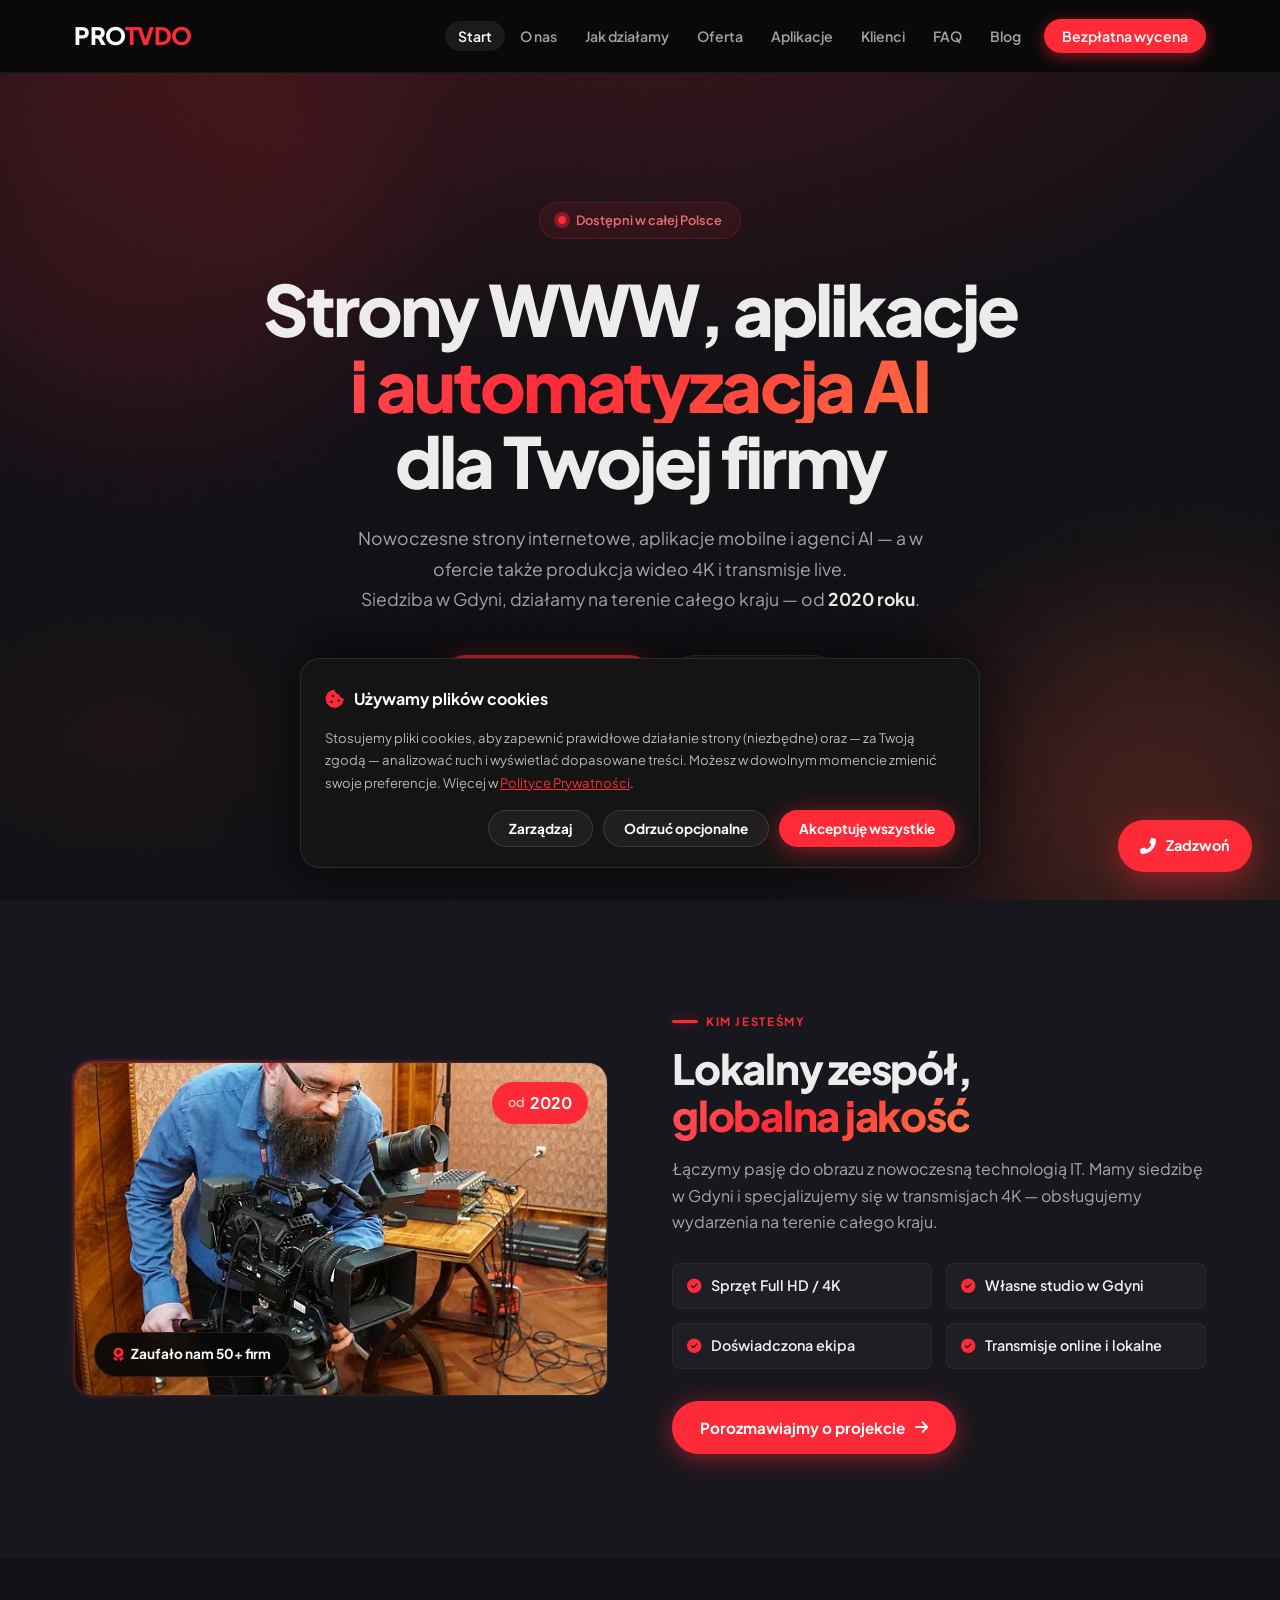
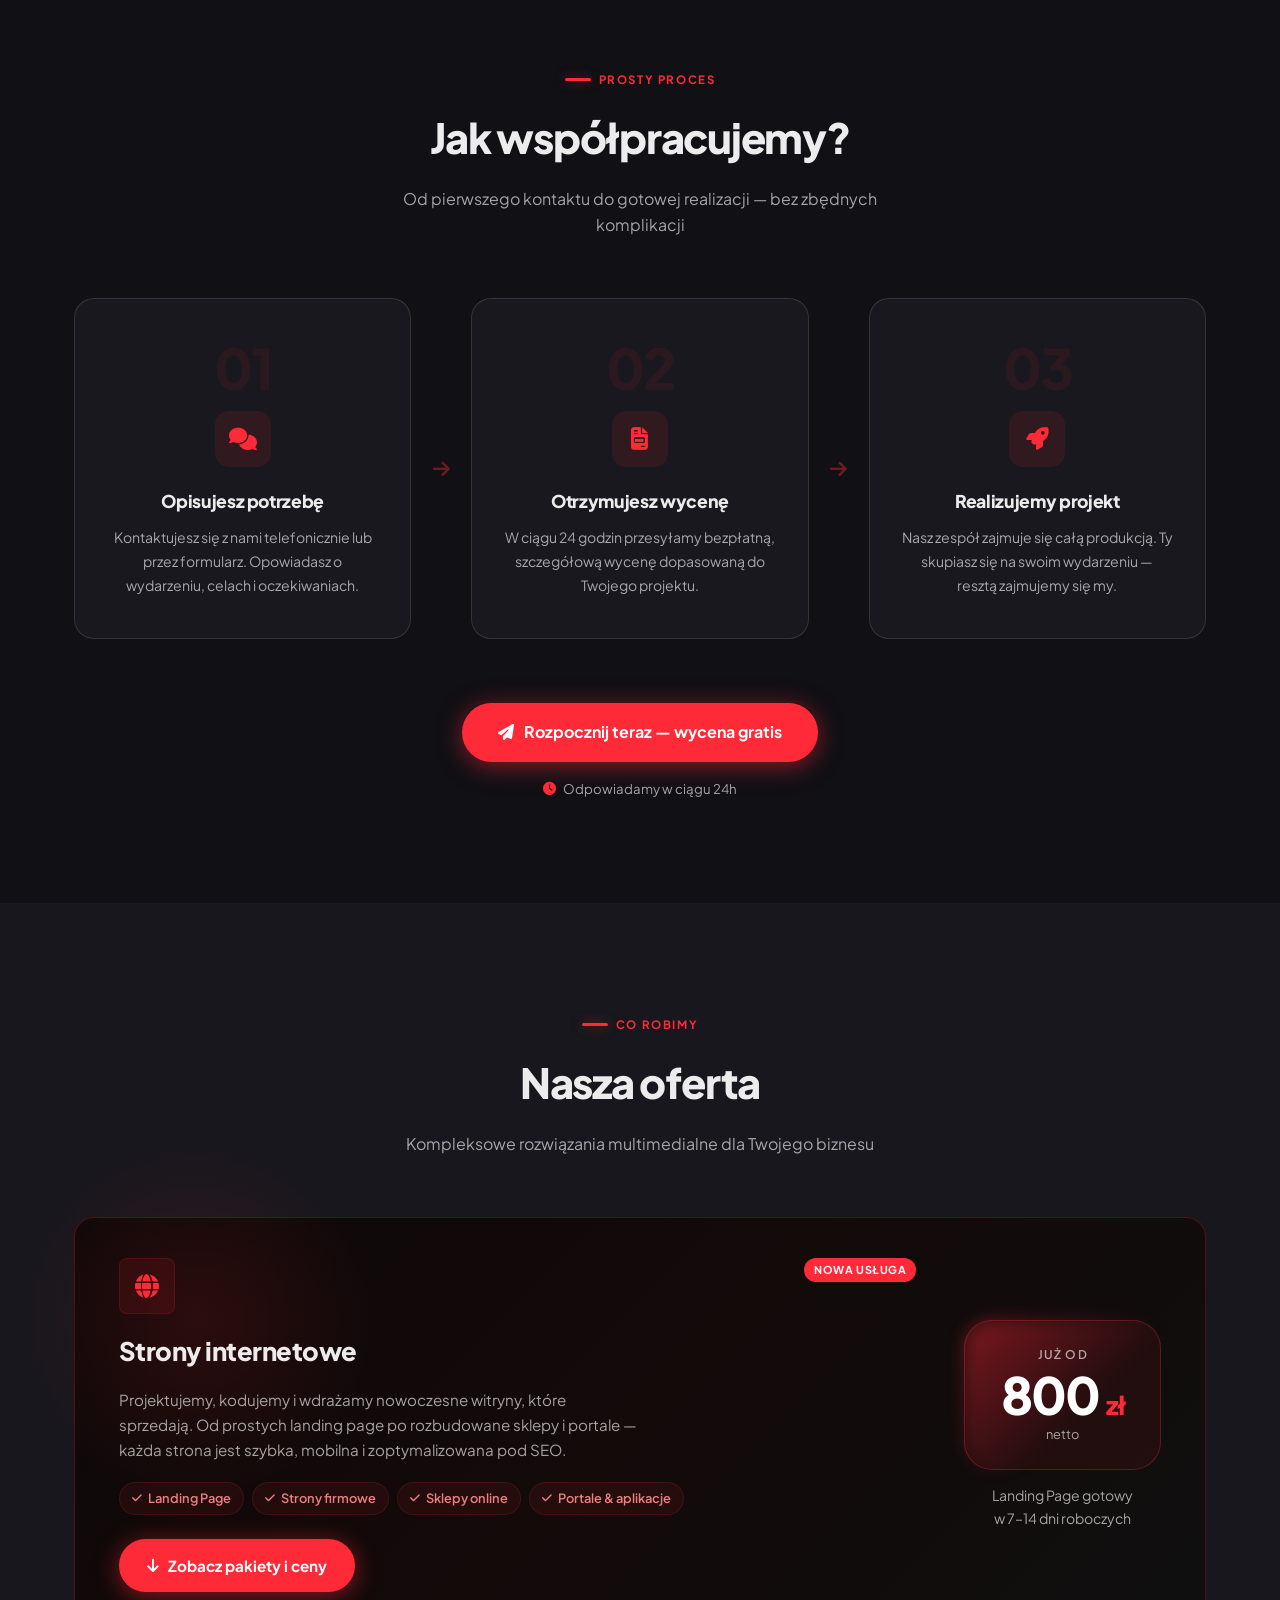
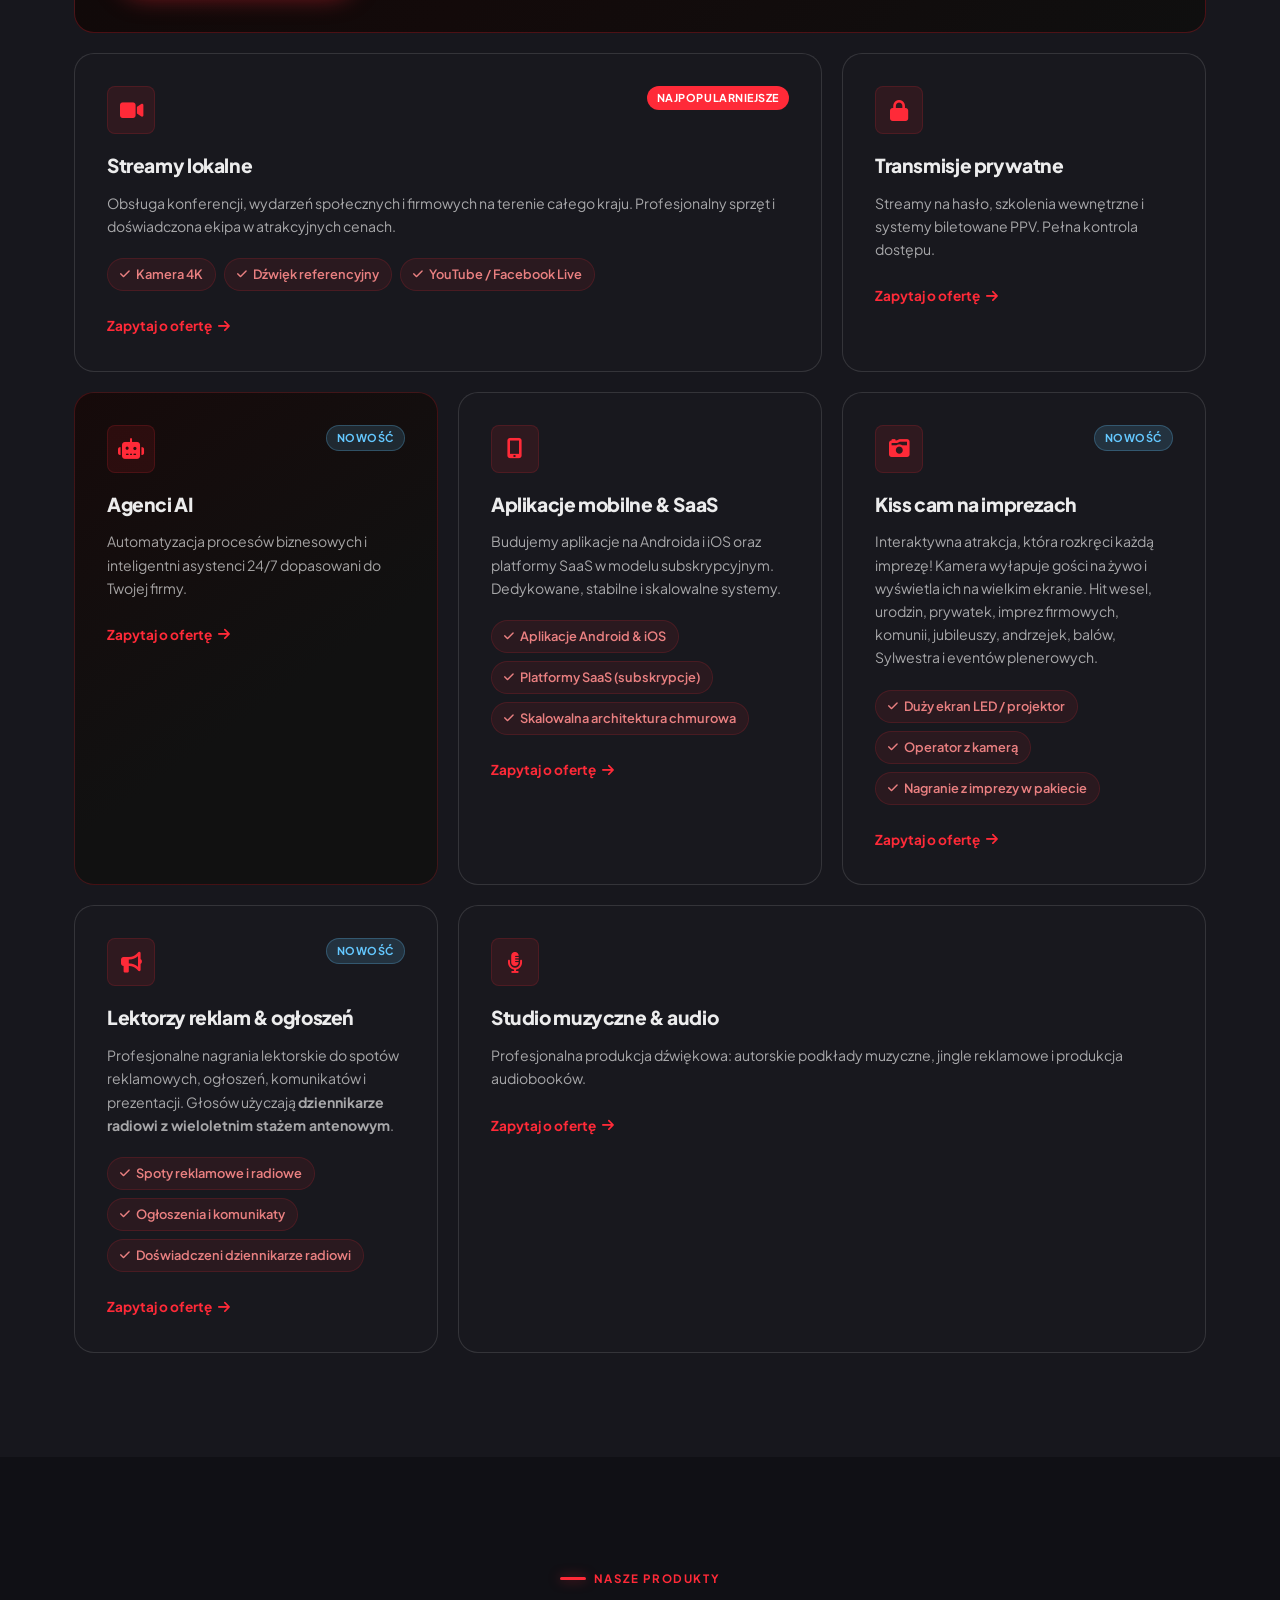
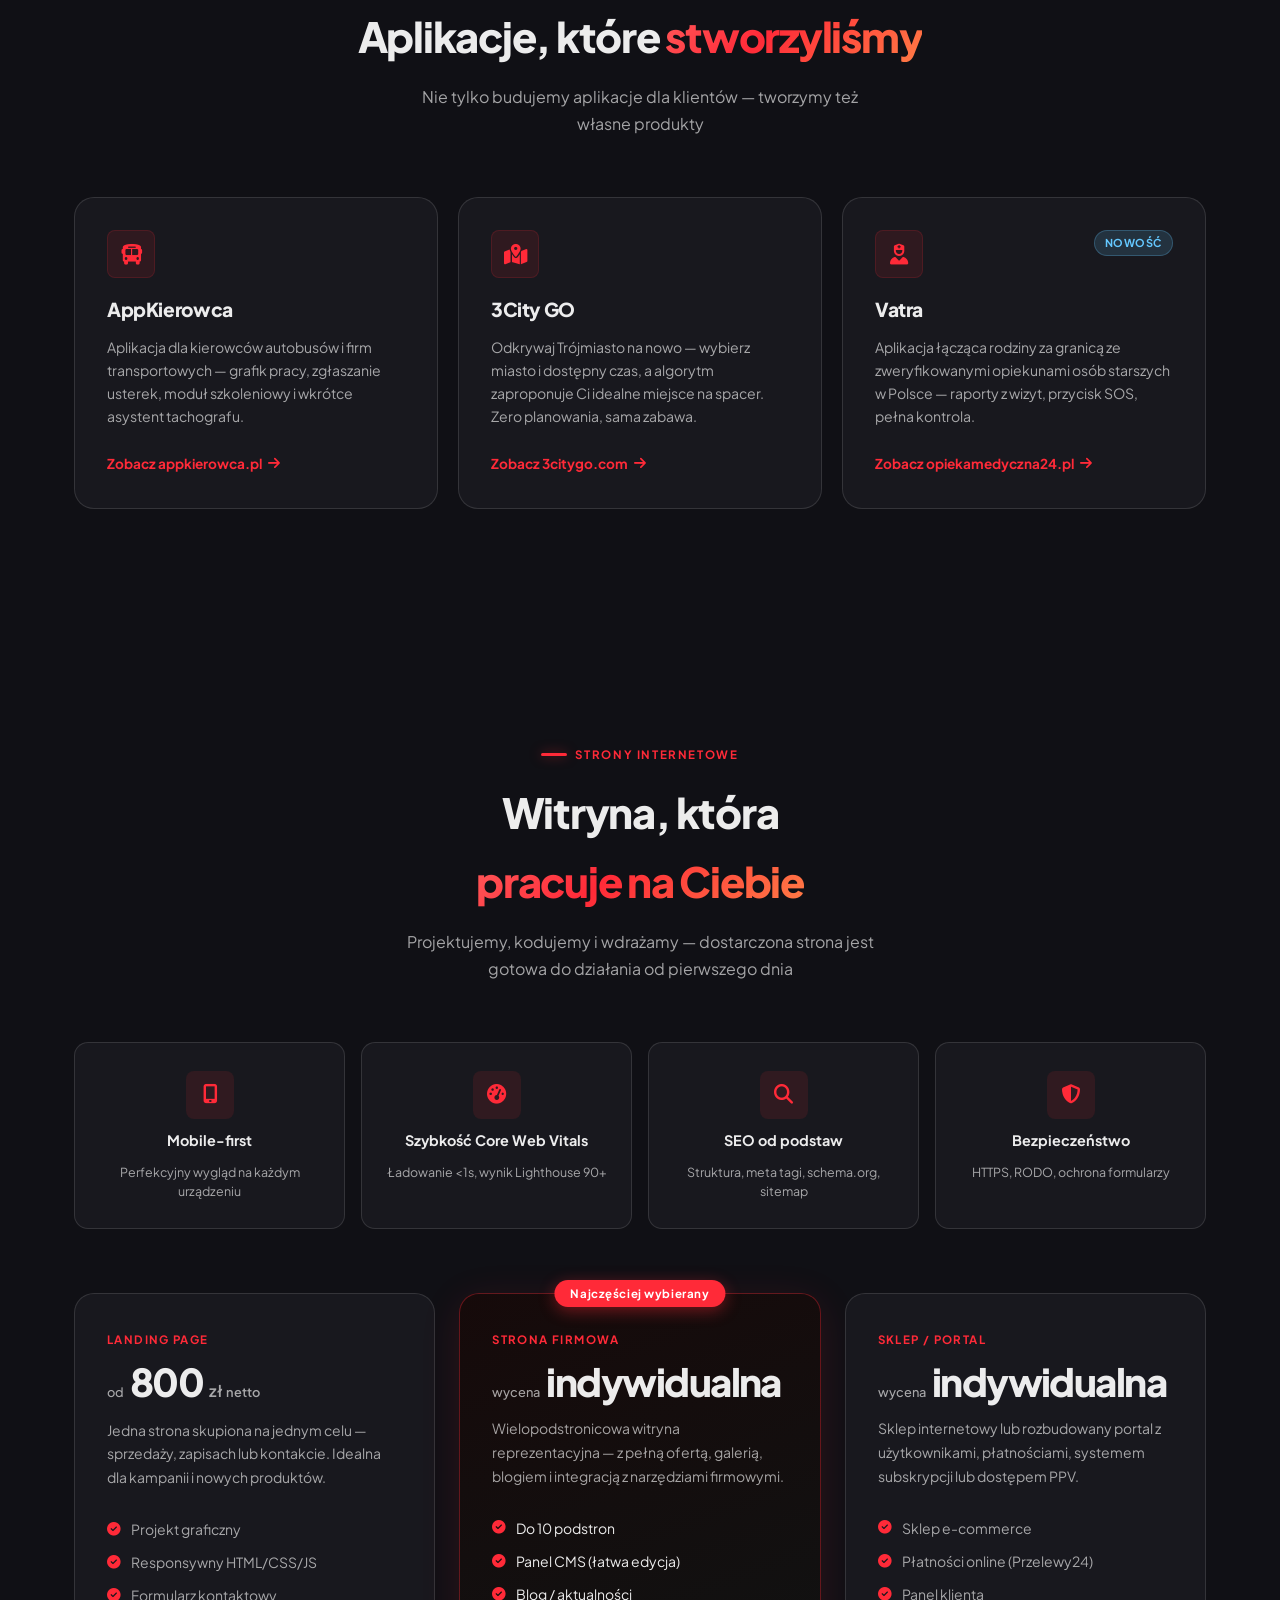
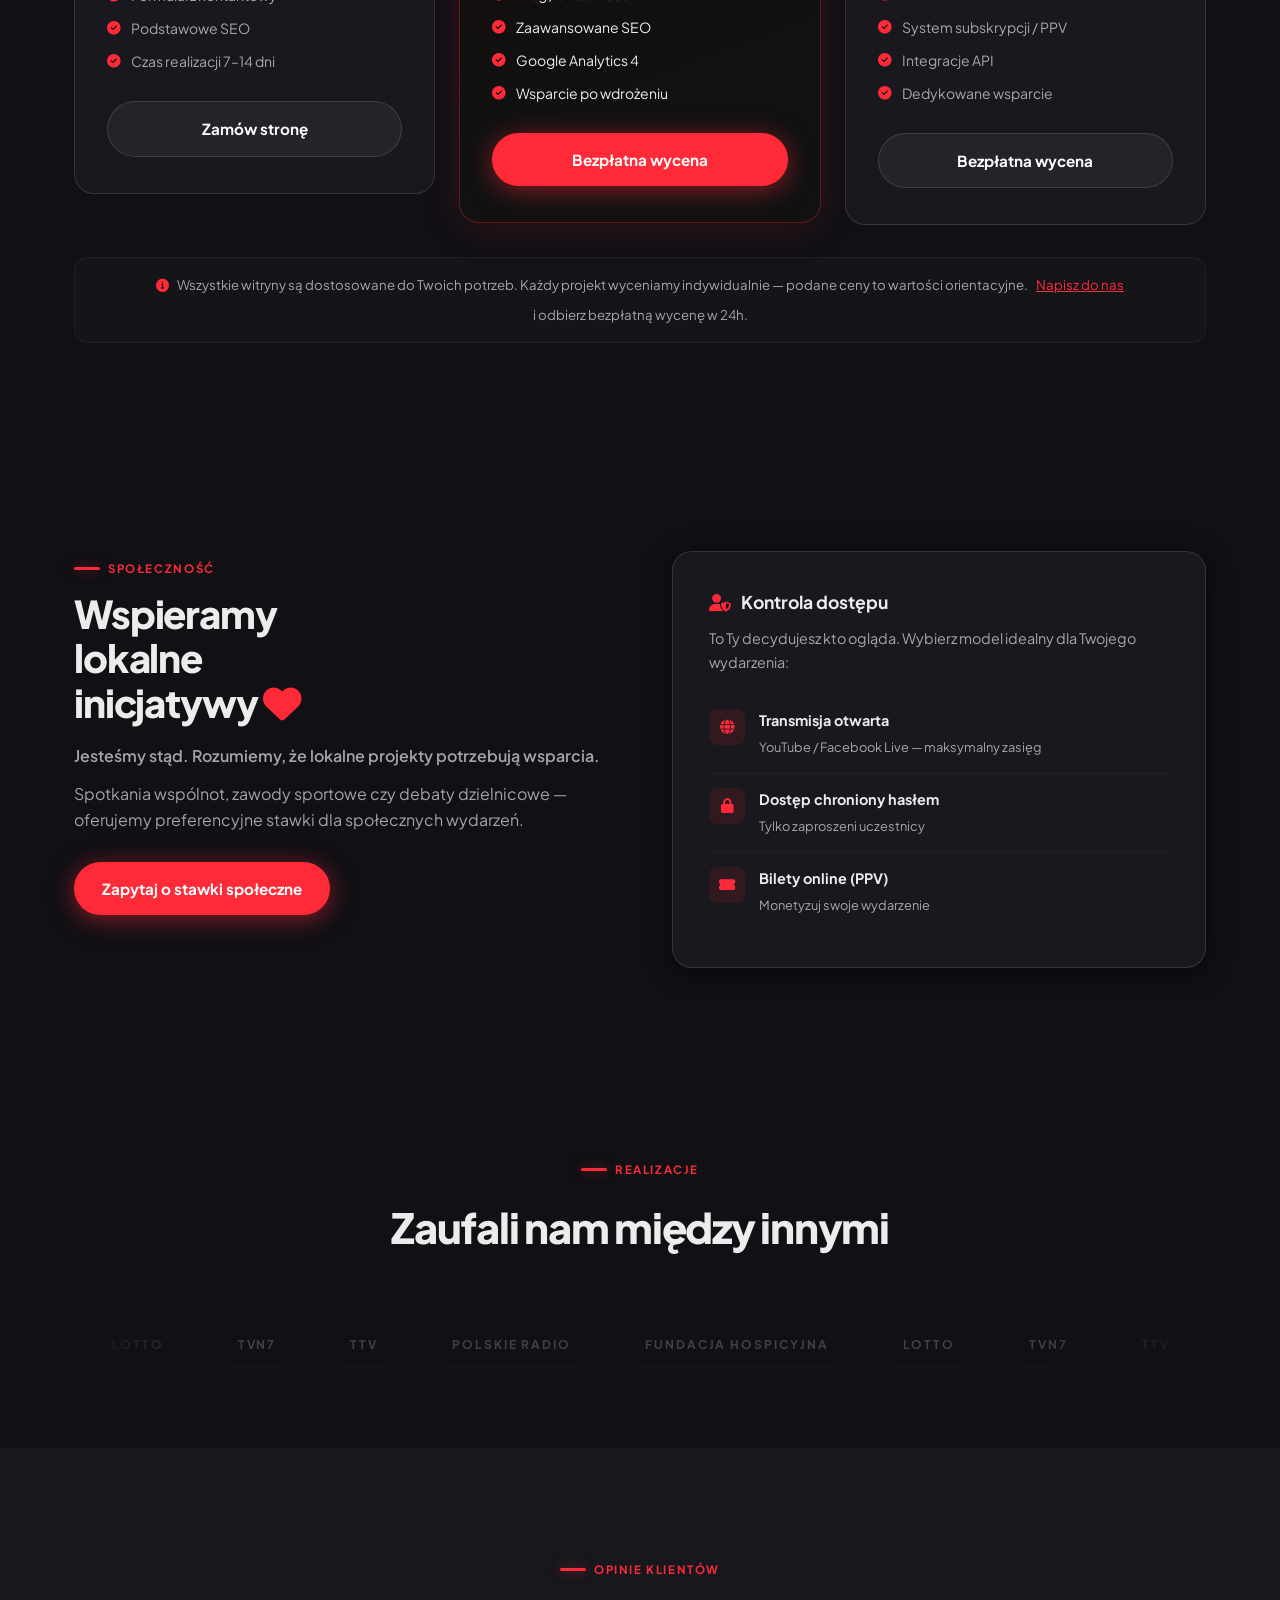
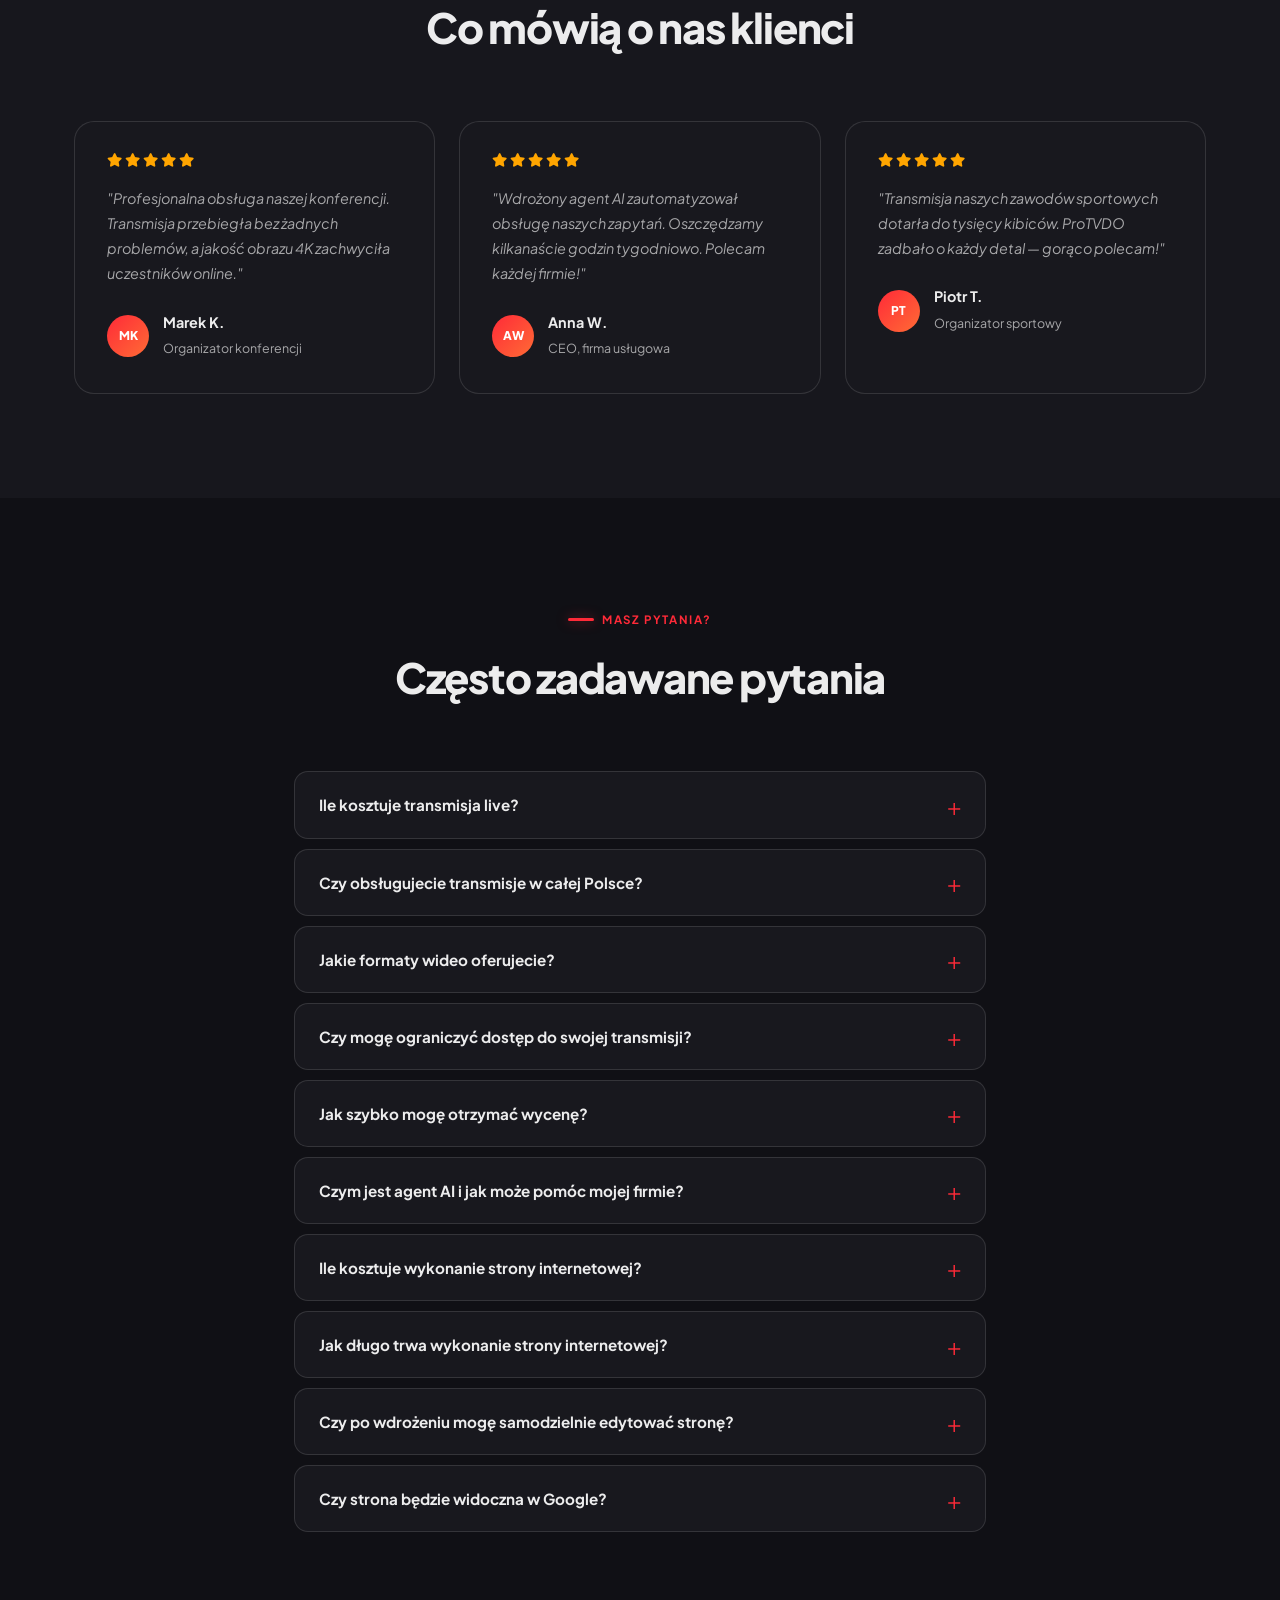
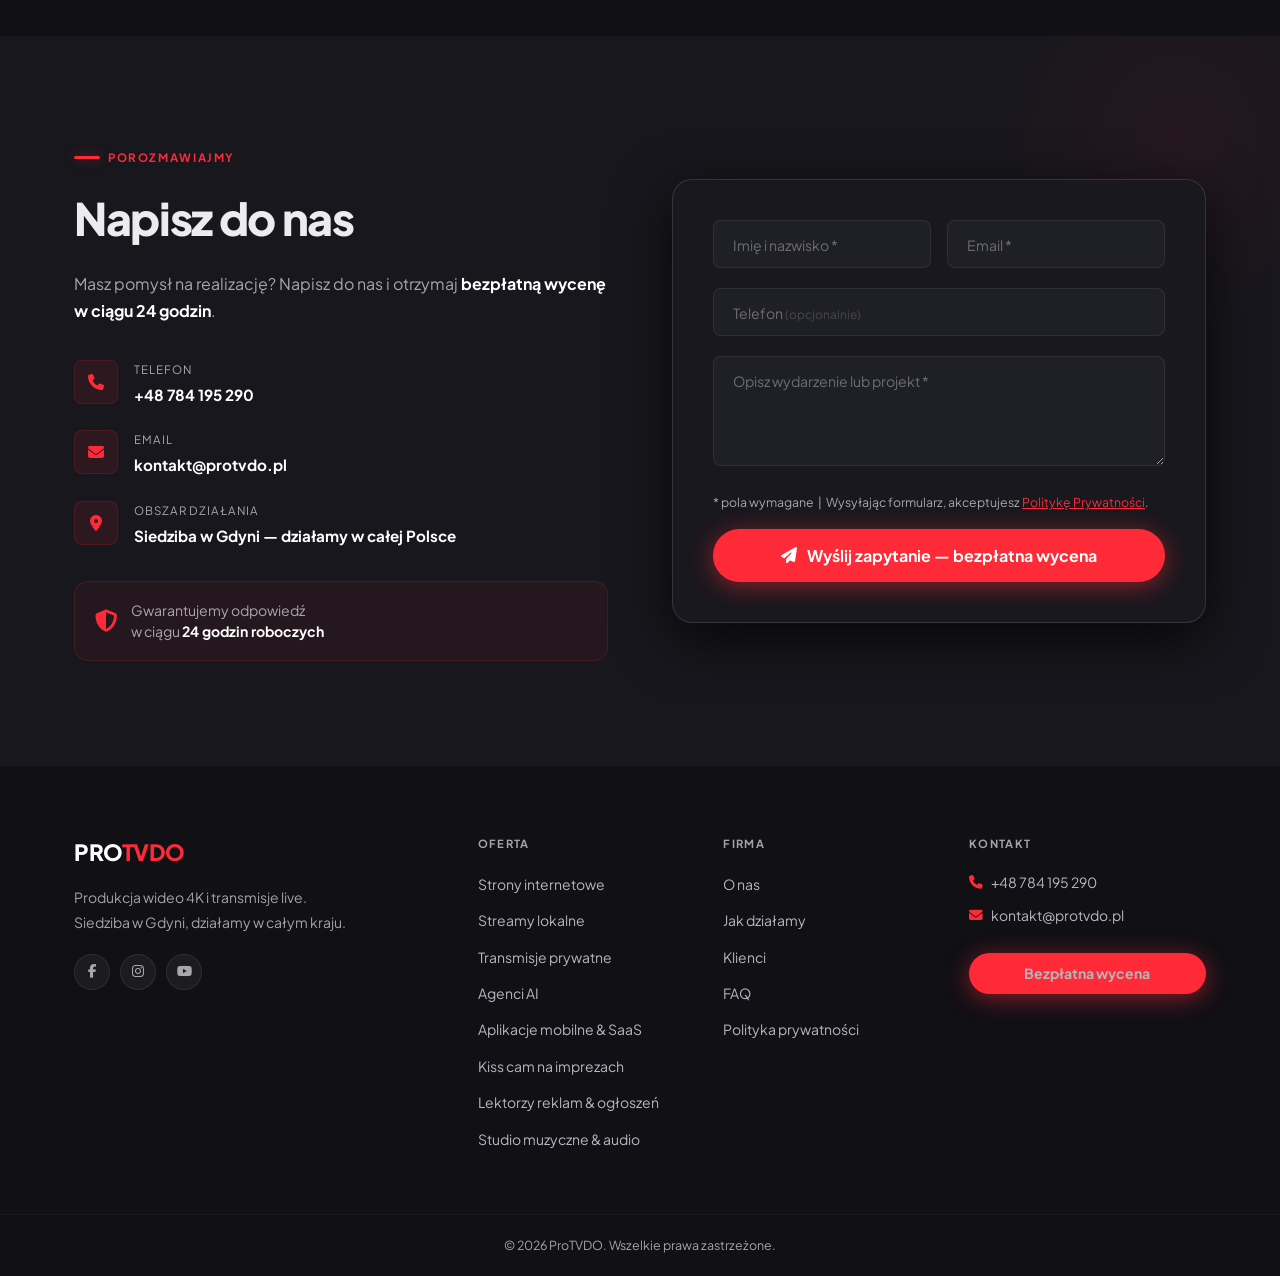
==== index.html @ fd6e2613 "Initial commit: strona ProTVDO + gra Złap Prąd! Co-Authored-By: Claude Sonnet 5 <noreply@anthropic.c" ====
<!doctype html>
<html lang="pl">

<head>
  <meta charset="UTF-8" />
  <meta name="viewport" content="width=device-width, initial-scale=1.0" />

  <!-- ═══ SEO: PODSTAWOWE META ═══ -->
  <title>Strony internetowe & produkcja wideo 4K | ProTVDO Gdynia</title>
  <meta name="description" content="ProTVDO Gdynia — strony internetowe od 800 zł netto, produkcja wideo 4K, transmisje live i agenci AI. Mamy siedzibę w Gdyni i działamy na terenie całego kraju. Bezpłatna wycena w 24h." />
  <meta name="keywords" content="strony internetowe Gdynia, landing page Polska, sklep internetowy Gdynia, produkcja wideo 4K, transmisje live Polska, agenci AI, webdesign Gdynia, aplikacje mobilne Android iOS, oprogramowanie SaaS, lektor reklamowy, nagrania lektorskie, kiss cam wesele, kiss cam impreza, ProTVDO" />
  <meta name="author" content="ProTVDO" />
  <meta name="robots" content="index, follow, max-snippet:-1, max-image-preview:large, max-video-preview:-1" />
  <link rel="canonical" href="https://protvdo.pl/" />

  <!-- ═══ SEO: GEO (lokalne pozycjonowanie) ═══ -->
  <meta name="geo.region" content="PL-PM" />
  <meta name="geo.placename" content="Gdynia" />
  <meta name="geo.position" content="54.518889;18.530556" />
  <meta name="ICBM" content="54.518889, 18.530556" />

  <!-- ═══ SEO: OPEN GRAPH ═══ -->
  <meta property="og:type" content="website" />
  <meta property="og:url" content="https://protvdo.pl/" />
  <meta property="og:title" content="Strony internetowe & wideo 4K | ProTVDO Gdynia" />
  <meta property="og:description" content="Strony internetowe od 800 zł netto, produkcja wideo 4K i transmisje live. Siedziba w Gdyni, działamy na terenie całego kraju. Bezpłatna wycena w 24h. Działamy od 2020 roku." />
  <meta property="og:image" content="https://protvdo.pl/img/og-image.webp" />
  <meta property="og:image:width" content="1200" />
  <meta property="og:image:height" content="630" />
  <meta property="og:image:alt" content="ProTVDO — Strony internetowe i produkcja wideo, siedziba w Gdyni" />
  <meta property="og:locale" content="pl_PL" />
  <meta property="og:site_name" content="ProTVDO" />

  <!-- ═══ SEO: TWITTER CARD ═══ -->
  <meta name="twitter:card" content="summary_large_image" />
  <meta name="twitter:site" content="@protvdo" />
  <meta name="twitter:title" content="Strony internetowe & wideo 4K | ProTVDO Gdynia" />
  <meta name="twitter:description" content="Strony internetowe od 800 zł, wideo 4K i transmisje live. Siedziba w Gdyni, działamy w całym kraju. Bezpłatna wycena 24h." />
  <meta name="twitter:image" content="https://protvdo.pl/img/og-image.webp" />

  <!-- ═══ SCHEMA.ORG: WebSite ═══ -->
  <script type="application/ld+json">
  {
    "@context": "https://schema.org",
    "@type": "WebSite",
    "@id": "https://protvdo.pl/#website",
    "name": "ProTVDO",
    "url": "https://protvdo.pl",
    "description": "Strony internetowe, produkcja wideo 4K, transmisje live i agenci AI. Siedziba w Gdyni, działamy na terenie całego kraju.",
    "inLanguage": "pl",
    "publisher": { "@id": "https://protvdo.pl/#organization" }
  }
  </script>

  <!-- ═══ SCHEMA.ORG: LocalBusiness (pełny) ═══ -->
  <script type="application/ld+json">
  {
    "@context": "https://schema.org",
    "@type": ["LocalBusiness", "ProfessionalService"],
    "@id": "https://protvdo.pl/#organization",
    "name": "ProTVDO",
    "description": "Profesjonalne strony internetowe, produkcja wideo 4K, transmisje live i agenci AI. Mamy siedzibę w Gdyni i działamy na terenie całego kraju. Działamy od 2020 roku.",
    "url": "https://protvdo.pl",
    "logo": {
      "@type": "ImageObject",
      "url": "https://protvdo.pl/img/favicon.png",
      "width": 512,
      "height": 512
    },
    "image": "https://protvdo.pl/img/about.webp",
    "telephone": "+48784195290",
    "email": "kontakt@protvdo.pl",
    "foundingDate": "2020",
    "priceRange": "$$",
    "currenciesAccepted": "PLN",
    "areaServed": [
      { "@type": "Country", "name": "Polska" }
    ],
    "address": {
      "@type": "PostalAddress",
      "addressLocality": "Gdynia",
      "addressRegion": "Pomorskie",
      "postalCode": "81-000",
      "addressCountry": "PL"
    },
    "sameAs": [
      "https://www.facebook.com/protvdo",
      "https://www.instagram.com/protvdo",
      "https://www.youtube.com/@produkcjawizualna8589"
    ],
    "aggregateRating": {
      "@type": "AggregateRating",
      "ratingValue": "5",
      "reviewCount": "3",
      "bestRating": "5",
      "worstRating": "1"
    },
    "hasOfferCatalog": {
      "@type": "OfferCatalog",
      "name": "Usługi ProTVDO",
      "itemListElement": [
        {
          "@type": "Offer",
          "itemOffered": {
            "@type": "Service",
            "name": "Strony internetowe",
            "description": "Projektowanie, kodowanie i wdrażanie nowoczesnych witryn: landing page, strony firmowe, sklepy online i portale.",
            "url": "https://protvdo.pl/#strony-www"
          },
          "priceSpecification": {
            "@type": "PriceSpecification",
            "price": "800",
            "priceCurrency": "PLN",
            "valueAddedTaxIncluded": false,
            "description": "Landing Page — cena od"
          }
        },
        {
          "@type": "Offer",
          "itemOffered": {
            "@type": "Service",
            "name": "Transmisje Live 4K",
            "description": "Profesjonalne transmisje live w jakości 4K dla firm i organizacji na terenie całego kraju.",
            "url": "https://protvdo.pl/#oferta"
          }
        },
        {
          "@type": "Offer",
          "itemOffered": {
            "@type": "Service",
            "name": "Transmisje prywatne PPV",
            "description": "Streamy na hasło, szkolenia wewnętrzne i systemy biletowane PPV z pełną kontrolą dostępu.",
            "url": "https://protvdo.pl/#oferta"
          }
        },
        {
          "@type": "Offer",
          "itemOffered": {
            "@type": "Service",
            "name": "Agenci AI",
            "description": "Automatyzacja procesów biznesowych i inteligentni asystenci AI działający 24/7.",
            "url": "https://protvdo.pl/#oferta"
          }
        },
        {
          "@type": "Offer",
          "itemOffered": {
            "@type": "Service",
            "name": "Aplikacje Mobilne i SaaS",
            "description": "Budowa aplikacji na Androida i iOS oraz platform SaaS w modelu subskrypcyjnym — skalowalne, stabilne i bezpieczne systemy.",
            "url": "https://protvdo.pl/#oferta"
          }
        },
        {
          "@type": "Offer",
          "itemOffered": {
            "@type": "Service",
            "name": "Lektorzy reklam i ogłoszeń",
            "description": "Profesjonalne nagrania lektorskie do spotów reklamowych, ogłoszeń, komunikatów i prezentacji. Głosów użyczają dziennikarze radiowi z wieloletnim stażem antenowym.",
            "url": "https://protvdo.pl/#oferta"
          }
        },
        {
          "@type": "Offer",
          "itemOffered": {
            "@type": "Service",
            "name": "Studio Muzyczne i Audio",
            "description": "Produkcja muzyczna, podkłady, jingle reklamowe i audiobooki.",
            "url": "https://protvdo.pl/#oferta"
          }
        },
        {
          "@type": "Offer",
          "itemOffered": {
            "@type": "Service",
            "name": "Kiss cam na imprezach prywatnych",
            "description": "Interaktywna atrakcja Kiss cam na wesela, urodziny, prywatki, imprezy firmowe, komunie, jubileusze, andrzejki, bale, Sylwestra i eventy plenerowe. Kamera na żywo, duży ekran i nagranie z imprezy.",
            "url": "https://protvdo.pl/#oferta"
          }
        }
      ]
    }
  }
  </script>

  <!-- ═══ SCHEMA.ORG: FAQPage (wszystkie pytania) ═══ -->
  <script type="application/ld+json">
  {
    "@context": "https://schema.org",
    "@type": "FAQPage",
    "mainEntity": [
      {
        "@type": "Question",
        "name": "Ile kosztuje transmisja live?",
        "acceptedAnswer": { "@type": "Answer", "text": "Ceny zależą od skali i charakteru wydarzenia. Oferujemy bezpłatną wycenę w ciągu 24 godzin. Skontaktuj się z nami pod numerem +48 784 195 290 lub przez formularz kontaktowy." }
      },
      {
        "@type": "Question",
        "name": "Czy obsługujecie transmisje w całej Polsce?",
        "acceptedAnswer": { "@type": "Answer", "text": "Tak, obsługujemy wydarzenia na terenie całej Polski. Nasza siedziba mieści się w Gdyni, jednak regularnie realizujemy zlecenia w innych miastach w kraju." }
      },
      {
        "@type": "Question",
        "name": "Jakie formaty wideo oferujecie?",
        "acceptedAnswer": { "@type": "Answer", "text": "Specjalizujemy się w nagraniach i transmisjach Full HD oraz 4K. Dysponujemy własnym studiem i profesjonalnym sprzętem kamerowym. Możemy dostosować format do wymagań platformy streamingowej." }
      },
      {
        "@type": "Question",
        "name": "Czy mogę ograniczyć dostęp do swojej transmisji?",
        "acceptedAnswer": { "@type": "Answer", "text": "Tak. Oferujemy transmisje otwarte (YouTube, Facebook), chronione hasłem oraz w systemie płatnego dostępu PPV. To Ty decydujesz kto i jak ogląda Twój stream." }
      },
      {
        "@type": "Question",
        "name": "Jak szybko mogę otrzymać wycenę?",
        "acceptedAnswer": { "@type": "Answer", "text": "Odpowiadamy na zapytania ofertowe w ciągu 24 godzin w dni robocze. W pilnych sprawach można zadzwonić bezpośrednio: +48 784 195 290." }
      },
      {
        "@type": "Question",
        "name": "Czym jest agent AI i jak może pomóc mojej firmie?",
        "acceptedAnswer": { "@type": "Answer", "text": "Agent AI to inteligentne oprogramowanie automatyzujące powtarzalne zadania: obsługę klienta, zbieranie zapytań, umawianie spotkań czy filtrowanie zgłoszeń. Działa 24/7 i znacząco redukuje koszty obsługi." }
      },
      {
        "@type": "Question",
        "name": "Ile kosztuje wykonanie strony internetowej?",
        "acceptedAnswer": { "@type": "Answer", "text": "Najprostszy landing page zaczyna się od 800 zł netto. Strony firmowe i sklepy internetowe wyceniamy indywidualnie. Bezpłatną wycenę przysyłamy w ciągu 24 godzin po opisaniu projektu przez formularz lub telefon." }
      },
      {
        "@type": "Question",
        "name": "Jak długo trwa wykonanie strony internetowej?",
        "acceptedAnswer": { "@type": "Answer", "text": "Landing page realizujemy w 7–14 dni roboczych. Strony firmowe zazwyczaj 3–6 tygodni. Sklepy i portale od 6 tygodni, w zależności od zakresu funkcjonalności." }
      },
      {
        "@type": "Question",
        "name": "Czy po wdrożeniu mogę samodzielnie edytować stronę?",
        "acceptedAnswer": { "@type": "Answer", "text": "Tak. Strony firmowe wyposażamy w prosty panel CMS umożliwiający samodzielną aktualizację treści, dodawanie wpisów na blogu i zmianę zdjęć — bez znajomości programowania. Oferujemy też szkolenie z obsługi." }
      },
      {
        "@type": "Question",
        "name": "Czy strona będzie widoczna w Google?",
        "acceptedAnswer": { "@type": "Answer", "text": "Każda nasza witryna jest budowana zgodnie z zasadami SEO: poprawna struktura nagłówków, meta tagi, schema.org, sitemap.xml i optymalizacja szybkości ładowania. Zapewniamy solidne fundamenty pod pozycjonowanie." }
      }
    ]
  }
  </script>

  <link rel="preconnect" href="https://fonts.googleapis.com" />
  <link rel="preconnect" href="https://fonts.gstatic.com" crossorigin />
  <link rel="preconnect" href="https://cdnjs.cloudflare.com" />
  <link rel="stylesheet" href="css/style.css" />
  <link rel="stylesheet" href="https://cdnjs.cloudflare.com/ajax/libs/font-awesome/6.4.0/css/all.min.css" />
  <link href="https://fonts.googleapis.com/css2?family=Plus+Jakarta+Sans:ital,wght@0,300;0,400;0,500;0,600;0,700;0,800;1,400&display=swap" rel="stylesheet" />
  <link rel="icon" type="image/png" href="img/favicon.png" />

  <!-- Google tag (gtag.js) -->
  <script async src="https://www.googletagmanager.com/gtag/js?id=G-KJRPL90WRY"></script>
  <script>
    window.dataLayer = window.dataLayer || [];
    function gtag(){dataLayer.push(arguments);}
    gtag('js', new Date());
    gtag('config', 'G-KJRPL90WRY');
  </script>
</head>

<body>

  <!-- SCROLL PROGRESS -->
  <div class="scroll-progress" id="scrollProgress" aria-hidden="true"></div>

  <!-- ═══════════ NAWIGACJA ═══════════ -->
  <nav class="navbar" role="navigation" aria-label="Nawigacja główna">
    <div class="container nav-container">
      <a href="#start" class="logo" aria-label="ProTVDO — strona główna">PRO<span>TVDO</span></a>

      <ul class="nav-links" id="navLinks" role="list">
        <li><a href="#start">Start</a></li>
        <li><a href="#o-nas">O nas</a></li>
        <li><a href="#jak-dzialamy">Jak działamy</a></li>
        <li><a href="#oferta">Oferta</a></li>
        <li><a href="#aplikacje">Aplikacje</a></li>
        <li><a href="#realizacje">Klienci</a></li>
        <li><a href="#faq">FAQ</a></li>
        <li><a href="blog.php">Blog</a></li>
        <li><a href="#kontakt" class="btn-contact">Bezpłatna wycena</a></li>
      </ul>

      <button class="hamburger" id="hamburger" aria-label="Otwórz menu" aria-expanded="false" aria-controls="navLinks">
        <span class="bar"></span>
        <span class="bar"></span>
        <span class="bar"></span>
      </button>
    </div>
  </nav>

  <!-- ═══════════ HERO ═══════════ -->
  <section id="start" class="hero" aria-label="Sekcja główna">
    <div class="hero-bg" aria-hidden="true">
      <div class="hero-mesh"></div>
      <div class="hero-noise"></div>
      <div class="hero-orb hero-orb-1"></div>
      <div class="hero-orb hero-orb-2"></div>
      <div class="hero-grid"></div>
    </div>

    <div class="container hero-content">
      <div class="hero-badge" data-reveal>
        <span class="live-dot"></span>
        Dostępni w całej Polsce
      </div>

      <h1 data-reveal data-reveal-delay="100">
        <span class="hero-line">Strony WWW, aplikacje</span>
        <span class="hero-line gradient-text">i automatyzacja AI</span>
        <span class="hero-line">dla Twojej firmy</span>
      </h1>

      <p class="hero-desc" data-reveal data-reveal-delay="200">
        Nowoczesne strony internetowe, aplikacje mobilne i agenci AI — a&nbsp;w ofercie także produkcja wideo 4K i transmisje live.<br>
        Siedziba w Gdyni, działamy na terenie całego kraju — od&nbsp;<strong>2020 roku</strong>.
      </p>

      <div class="hero-buttons" data-reveal data-reveal-delay="300">
        <a href="#kontakt" class="btn btn-primary magnetic">
          <i class="fas fa-paper-plane" aria-hidden="true"></i>
          Bezpłatna wycena
        </a>
        <a href="#oferta" class="btn btn-ghost magnetic">
          Nasza oferta
          <i class="fas fa-arrow-right" aria-hidden="true"></i>
        </a>
      </div>

    </div>

    <a href="#o-nas" class="scroll-indicator" aria-label="Przewiń niżej">
      <i class="fas fa-chevron-down" aria-hidden="true"></i>
    </a>
  </section>

  <!-- ═══════════ O NAS ═══════════ -->
  <section id="o-nas" class="section about" aria-labelledby="about-heading">
    <div class="container grid-2">
      <div class="about-img-wrapper reveal-left">
        <div class="img-glow" aria-hidden="true"></div>
        <img
          src="img/about.webp"
          alt="Profesjonalne studio nagrań ProTVDO w Gdyni"
          class="about-img"
          width="600" height="375"
          loading="lazy"
        />
        <div class="about-badge">
          <i class="fas fa-award" aria-hidden="true"></i>
          Zaufało nam 50+ firm
        </div>
        <div class="about-year-chip">
          <span>od</span>
          <strong>2020</strong>
        </div>
      </div>

      <div class="about-text reveal-right">
        <span class="section-label">Kim jesteśmy</span>
        <h2 id="about-heading">Lokalny zespół,<br><span class="gradient-text">globalna jakość</span></h2>
        <p>Łączymy pasję do obrazu z nowoczesną technologią IT. Mamy siedzibę w Gdyni i specjalizujemy się w transmisjach 4K — obsługujemy wydarzenia na terenie całego kraju.</p>
        <ul class="features-list" role="list">
          <li><i class="fas fa-check-circle" aria-hidden="true"></i> Sprzęt Full HD / 4K</li>
          <li><i class="fas fa-check-circle" aria-hidden="true"></i> Własne studio w Gdyni</li>
          <li><i class="fas fa-check-circle" aria-hidden="true"></i> Doświadczona ekipa</li>
          <li><i class="fas fa-check-circle" aria-hidden="true"></i> Transmisje online i lokalne</li>
        </ul>
        <a href="#kontakt" class="btn btn-primary" style="margin-top: 32px;">
          Porozmawiajmy o projekcie
          <i class="fas fa-arrow-right" aria-hidden="true"></i>
        </a>
      </div>
    </div>
  </section>

  <!-- ═══════════ JAK DZIAŁAMY ═══════════ -->
  <section id="jak-dzialamy" class="section process-section" aria-labelledby="process-heading">
    <div class="container">
      <div class="section-header">
        <span class="section-label">Prosty proces</span>
        <h2 id="process-heading">Jak współpracujemy?</h2>
        <p>Od pierwszego kontaktu do gotowej realizacji — bez zbędnych komplikacji</p>
      </div>

      <div class="process-grid">
        <div class="process-step reveal-up">
          <div class="process-number">01</div>
          <div class="process-icon"><i class="fas fa-comments" aria-hidden="true"></i></div>
          <h3>Opisujesz potrzebę</h3>
          <p>Kontaktujesz się z nami telefonicznie lub przez formularz. Opowiadasz o wydarzeniu, celach i oczekiwaniach.</p>
        </div>
        <div class="process-connector" aria-hidden="true"><i class="fas fa-arrow-right"></i></div>

        <div class="process-step reveal-up" data-reveal-delay="150">
          <div class="process-number">02</div>
          <div class="process-icon"><i class="fas fa-file-invoice" aria-hidden="true"></i></div>
          <h3>Otrzymujesz wycenę</h3>
          <p>W ciągu 24 godzin przesyłamy bezpłatną, szczegółową wycenę dopasowaną do Twojego projektu.</p>
        </div>
        <div class="process-connector" aria-hidden="true"><i class="fas fa-arrow-right"></i></div>

        <div class="process-step reveal-up" data-reveal-delay="300">
          <div class="process-number">03</div>
          <div class="process-icon"><i class="fas fa-rocket" aria-hidden="true"></i></div>
          <h3>Realizujemy projekt</h3>
          <p>Nasz zespół zajmuje się całą produkcją. Ty skupiasz się na swoim wydarzeniu — resztą zajmujemy się my.</p>
        </div>
      </div>

      <div class="process-cta reveal-up">
        <a href="#kontakt" class="btn btn-primary btn-lg">
          <i class="fas fa-paper-plane" aria-hidden="true"></i>
          Rozpocznij teraz — wycena gratis
        </a>
        <span class="process-cta-note"><i class="fas fa-clock" aria-hidden="true"></i> Odpowiadamy w ciągu 24h</span>
      </div>
    </div>
  </section>

  <!-- ═══════════ OFERTA — BENTO GRID ═══════════ -->
  <section id="oferta" class="section services-section" aria-labelledby="services-heading">
    <div class="container">
      <div class="section-header">
        <span class="section-label">Co robimy</span>
        <h2 id="services-heading">Nasza oferta</h2>
        <p>Kompleksowe rozwiązania multimedialne dla Twojego biznesu</p>
      </div>

      <div class="bento-grid">

        <!-- Karta 0 — WWW (HERO, pełna szerokość) -->
        <article class="bento-card bento-hero-card reveal-up" aria-label="Strony internetowe">
          <div class="bento-glow" aria-hidden="true"></div>
          <div class="bento-hero-inner">
            <div class="bento-hero-text">
              <div class="bento-header">
                <div class="icon-box icon-box-lg" aria-hidden="true"><i class="fas fa-globe"></i></div>
                <span class="featured-tag">Nowa usługa</span>
              </div>
              <h3>Strony internetowe</h3>
              <p>Projektujemy, kodujemy i wdrażamy nowoczesne witryny, które sprzedają. Od prostych landing page po rozbudowane sklepy i portale — każda strona jest szybka, mobilna i zoptymalizowana pod SEO.</p>
              <ul class="card-features">
                <li><i class="fas fa-check" aria-hidden="true"></i> Landing Page</li>
                <li><i class="fas fa-check" aria-hidden="true"></i> Strony firmowe</li>
                <li><i class="fas fa-check" aria-hidden="true"></i> Sklepy online</li>
                <li><i class="fas fa-check" aria-hidden="true"></i> Portale &amp; aplikacje</li>
              </ul>
              <a href="#strony-www" class="btn btn-primary" style="margin-top:24px;">
                <i class="fas fa-arrow-down" aria-hidden="true"></i>
                Zobacz pakiety i ceny
              </a>
            </div>
            <div class="bento-hero-price">
              <div class="price-pill">
                <span class="price-from">już od</span>
                <strong class="price-amount">800 <span>zł</span></strong>
                <span class="price-note">netto</span>
              </div>
              <p class="price-sub">Landing Page gotowy<br>w&nbsp;7–14 dni roboczych</p>
            </div>
          </div>
        </article>

        <!-- Karta 1 — duża -->
        <article class="bento-card bento-large reveal-up" data-reveal-delay="50" aria-label="Streamy lokalne">
          <div class="bento-header">
            <div class="icon-box" aria-hidden="true"><i class="fas fa-video"></i></div>
            <span class="featured-tag">Najpopularniejsze</span>
          </div>
          <h3>Streamy lokalne</h3>
          <p>Obsługa konferencji, wydarzeń społecznych i firmowych na terenie całego kraju. Profesjonalny sprzęt i doświadczona ekipa w atrakcyjnych cenach.</p>
          <ul class="card-features">
            <li><i class="fas fa-check" aria-hidden="true"></i> Kamera 4K</li>
            <li><i class="fas fa-check" aria-hidden="true"></i> Dźwięk referencyjny</li>
            <li><i class="fas fa-check" aria-hidden="true"></i> YouTube / Facebook Live</li>
          </ul>
          <a href="#kontakt" class="card-link">Zapytaj o ofertę <i class="fas fa-arrow-right" aria-hidden="true"></i></a>
        </article>

        <!-- Karta 2 -->
        <article class="bento-card reveal-up" data-reveal-delay="100" aria-label="Transmisje prywatne">
          <div class="bento-header">
            <div class="icon-box" aria-hidden="true"><i class="fas fa-lock"></i></div>
          </div>
          <h3>Transmisje prywatne</h3>
          <p>Streamy na hasło, szkolenia wewnętrzne i systemy biletowane PPV. Pełna kontrola dostępu.</p>
          <a href="#kontakt" class="card-link">Zapytaj o ofertę <i class="fas fa-arrow-right" aria-hidden="true"></i></a>
        </article>

        <!-- Karta 3 — AI (wyróżniona) -->
        <article class="bento-card bento-accent reveal-up" data-reveal-delay="200" aria-label="Agenci AI">
          <div class="bento-header">
            <div class="icon-box" aria-hidden="true"><i class="fas fa-robot"></i></div>
            <span class="new-tag">Nowość</span>
          </div>
          <h3>Agenci AI</h3>
          <p>Automatyzacja procesów biznesowych i inteligentni asystenci 24/7 dopasowani do Twojej firmy.</p>
          <a href="#kontakt" class="card-link">Zapytaj o ofertę <i class="fas fa-arrow-right" aria-hidden="true"></i></a>
        </article>

        <!-- Karta 4 -->
        <article class="bento-card reveal-up" data-reveal-delay="100" aria-label="Aplikacje Mobilne & SaaS">
          <div class="bento-header">
            <div class="icon-box" aria-hidden="true"><i class="fas fa-mobile-screen-button"></i></div>
          </div>
          <h3>Aplikacje mobilne &amp; SaaS</h3>
          <p>Budujemy aplikacje na Androida i iOS oraz platformy SaaS w modelu subskrypcyjnym. Dedykowane, stabilne i skalowalne systemy.</p>
          <ul class="card-features">
            <li><i class="fas fa-check" aria-hidden="true"></i> Aplikacje Android &amp; iOS</li>
            <li><i class="fas fa-check" aria-hidden="true"></i> Platformy SaaS (subskrypcje)</li>
            <li><i class="fas fa-check" aria-hidden="true"></i> Skalowalna architektura chmurowa</li>
          </ul>
          <a href="#kontakt" class="card-link">Zapytaj o ofertę <i class="fas fa-arrow-right" aria-hidden="true"></i></a>
        </article>

        <!-- Karta 5 — Kiss cam -->
        <article class="bento-card reveal-up" data-reveal-delay="150" aria-label="Kiss cam na imprezach prywatnych">
          <div class="bento-header">
            <div class="icon-box" aria-hidden="true"><i class="fas fa-camera-retro"></i></div>
            <span class="new-tag">Nowość</span>
          </div>
          <h3>Kiss cam na imprezach</h3>
          <p>Interaktywna atrakcja, która rozkręci każdą imprezę! Kamera wyłapuje gości na żywo i wyświetla ich na wielkim ekranie. Hit wesel, urodzin, prywatek, imprez firmowych, komunii, jubileuszy, andrzejek, balów, Sylwestra i eventów plenerowych.</p>
          <ul class="card-features">
            <li><i class="fas fa-check" aria-hidden="true"></i> Duży ekran LED / projektor</li>
            <li><i class="fas fa-check" aria-hidden="true"></i> Operator z kamerą</li>
            <li><i class="fas fa-check" aria-hidden="true"></i> Nagranie z imprezy w pakiecie</li>
          </ul>
          <a href="#kontakt" class="card-link">Zapytaj o ofertę <i class="fas fa-arrow-right" aria-hidden="true"></i></a>
        </article>

        <!-- Karta 6 — Lektorzy -->
        <article class="bento-card reveal-up" data-reveal-delay="150" aria-label="Lektorzy Reklam & Ogłoszeń">
          <div class="bento-header">
            <div class="icon-box" aria-hidden="true"><i class="fas fa-bullhorn"></i></div>
            <span class="new-tag">Nowość</span>
          </div>
          <h3>Lektorzy reklam &amp; ogłoszeń</h3>
          <p>Profesjonalne nagrania lektorskie do spotów reklamowych, ogłoszeń, komunikatów i prezentacji. Głosów użyczają <strong>dziennikarze radiowi z wieloletnim stażem antenowym</strong>.</p>
          <ul class="card-features">
            <li><i class="fas fa-check" aria-hidden="true"></i> Spoty reklamowe i radiowe</li>
            <li><i class="fas fa-check" aria-hidden="true"></i> Ogłoszenia i komunikaty</li>
            <li><i class="fas fa-check" aria-hidden="true"></i> Doświadczeni dziennikarze radiowi</li>
          </ul>
          <a href="#kontakt" class="card-link">Zapytaj o ofertę <i class="fas fa-arrow-right" aria-hidden="true"></i></a>
        </article>

        <!-- Karta 7 — duża -->
        <article class="bento-card bento-wide reveal-up" data-reveal-delay="200" aria-label="Studio Muzyczne & Audio">
          <div class="bento-header">
            <div class="icon-box" aria-hidden="true"><i class="fas fa-microphone-alt"></i></div>
          </div>
          <h3>Studio muzyczne &amp; audio</h3>
          <p>Profesjonalna produkcja dźwiękowa: autorskie podkłady muzyczne, jingle reklamowe i produkcja audiobooków.</p>
          <a href="#kontakt" class="card-link">Zapytaj o ofertę <i class="fas fa-arrow-right" aria-hidden="true"></i></a>
        </article>

      </div>
    </div>
  </section>

  <!-- ═══════════ NASZE APLIKACJE ═══════════ -->
  <section id="aplikacje" class="section" aria-labelledby="apps-heading">
    <div class="container">
      <div class="section-header">
        <span class="section-label">Nasze produkty</span>
        <h2 id="apps-heading">Aplikacje, które <span class="gradient-text">stworzyliśmy</span></h2>
        <p>Nie tylko budujemy aplikacje dla klientów — tworzymy też własne produkty</p>
      </div>

      <div class="bento-grid">

        <article class="bento-card reveal-up" aria-label="AppKierowca">
          <div class="bento-header">
            <div class="icon-box" aria-hidden="true"><i class="fas fa-bus" aria-hidden="true"></i></div>
          </div>
          <h3>AppKierowca</h3>
          <p>Aplikacja dla kierowców autobusów i firm transportowych — grafik pracy, zgłaszanie usterek, moduł szkoleniowy i wkrótce asystent tachografu.</p>
          <a href="https://appkierowca.pl" class="card-link" target="_blank" rel="noopener noreferrer">Zobacz appkierowca.pl <i class="fas fa-arrow-right" aria-hidden="true"></i></a>
        </article>

        <article class="bento-card reveal-up" data-reveal-delay="150" aria-label="3City GO">
          <div class="bento-header">
            <div class="icon-box" aria-hidden="true"><i class="fas fa-map-location-dot" aria-hidden="true"></i></div>
          </div>
          <h3>3City GO</h3>
          <p>Odkrywaj Trójmiasto na nowo — wybierz miasto i dostępny czas, a algorytm zaproponuje Ci idealne miejsce na spacer. Zero planowania, sama zabawa.</p>
          <a href="https://3citygo.com" class="card-link" target="_blank" rel="noopener noreferrer">Zobacz 3citygo.com <i class="fas fa-arrow-right" aria-hidden="true"></i></a>
        </article>

        <article class="bento-card reveal-up" data-reveal-delay="300" aria-label="Vatra — opiekamedyczna24.pl">
          <div class="bento-header">
            <div class="icon-box" aria-hidden="true"><i class="fas fa-user-nurse" aria-hidden="true"></i></div>
            <span class="new-tag">Nowość</span>
          </div>
          <h3>Vatra</h3>
          <p>Aplikacja łącząca rodziny za granicą ze zweryfikowanymi opiekunami osób starszych w Polsce — raporty z wizyt, przycisk SOS, pełna kontrola.</p>
          <a href="https://opiekamedyczna24.pl" class="card-link" target="_blank" rel="noopener noreferrer">Zobacz opiekamedyczna24.pl <i class="fas fa-arrow-right" aria-hidden="true"></i></a>
        </article>

      </div>
    </div>
  </section>

  <!-- ═══════════ STRONY INTERNETOWE — CENNIK ═══════════ -->
  <section id="strony-www" class="section www-section" aria-labelledby="www-heading">
    <div class="container">
      <div class="section-header">
        <span class="section-label">Strony internetowe</span>
        <h2 id="www-heading">Witryna, która<br><span class="gradient-text">pracuje na Ciebie</span></h2>
        <p>Projektujemy, kodujemy i wdrażamy — dostarczona strona jest gotowa do działania od pierwszego dnia</p>
      </div>

      <!-- Filary wartości -->
      <div class="www-pillars reveal-up">
        <div class="www-pillar">
          <div class="pillar-icon"><i class="fas fa-mobile-alt" aria-hidden="true"></i></div>
          <strong>Mobile-first</strong>
          <span>Perfekcyjny wygląd na każdym urządzeniu</span>
        </div>
        <div class="www-pillar">
          <div class="pillar-icon"><i class="fas fa-tachometer-alt" aria-hidden="true"></i></div>
          <strong>Szybkość Core Web Vitals</strong>
          <span>Ładowanie &lt;1s, wynik Lighthouse 90+</span>
        </div>
        <div class="www-pillar">
          <div class="pillar-icon"><i class="fas fa-search" aria-hidden="true"></i></div>
          <strong>SEO od podstaw</strong>
          <span>Struktura, meta tagi, schema.org, sitemap</span>
        </div>
        <div class="www-pillar">
          <div class="pillar-icon"><i class="fas fa-shield-alt" aria-hidden="true"></i></div>
          <strong>Bezpieczeństwo</strong>
          <span>HTTPS, RODO, ochrona formularzy</span>
        </div>
      </div>

      <!-- Pakiety cenowe -->
      <div class="pricing-grid">

        <div class="pricing-card reveal-up">
          <div class="pricing-top">
            <span class="pricing-label">Landing page</span>
            <div class="pricing-price">
              <span class="price-from-sm">od</span>
              <strong>800</strong>
              <span class="price-currency">zł <em>netto</em></span>
            </div>
            <p class="pricing-desc">Jedna strona skupiona na jednym celu — sprzedaży, zapisach lub kontakcie. Idealna dla kampanii i nowych produktów.</p>
          </div>
          <ul class="pricing-features" role="list">
            <li><i class="fas fa-check-circle" aria-hidden="true"></i> Projekt graficzny</li>
            <li><i class="fas fa-check-circle" aria-hidden="true"></i> Responsywny HTML/CSS/JS</li>
            <li><i class="fas fa-check-circle" aria-hidden="true"></i> Formularz kontaktowy</li>
            <li><i class="fas fa-check-circle" aria-hidden="true"></i> Podstawowe SEO</li>
            <li><i class="fas fa-check-circle" aria-hidden="true"></i> Czas realizacji 7–14 dni</li>
          </ul>
          <a href="#kontakt" class="btn btn-ghost full-width">Zamów stronę</a>
        </div>

        <div class="pricing-card pricing-featured reveal-up" data-reveal-delay="150">
          <div class="pricing-badge-top">Najczęściej wybierany</div>
          <div class="pricing-top">
            <span class="pricing-label">Strona firmowa</span>
            <div class="pricing-price">
              <span class="price-from-sm">wycena</span>
              <strong>indywidualna</strong>
            </div>
            <p class="pricing-desc">Wielopodstronicowa witryna reprezentacyjna — z pełną ofertą, galerią, blogiem i integracją z narzędziami firmowymi.</p>
          </div>
          <ul class="pricing-features" role="list">
            <li><i class="fas fa-check-circle" aria-hidden="true"></i> Do 10 podstron</li>
            <li><i class="fas fa-check-circle" aria-hidden="true"></i> Panel CMS (łatwa edycja)</li>
            <li><i class="fas fa-check-circle" aria-hidden="true"></i> Blog / aktualności</li>
            <li><i class="fas fa-check-circle" aria-hidden="true"></i> Zaawansowane SEO</li>
            <li><i class="fas fa-check-circle" aria-hidden="true"></i> Google Analytics 4</li>
            <li><i class="fas fa-check-circle" aria-hidden="true"></i> Wsparcie po wdrożeniu</li>
          </ul>
          <a href="#kontakt" class="btn btn-primary full-width">Bezpłatna wycena</a>
        </div>

        <div class="pricing-card reveal-up" data-reveal-delay="300">
          <div class="pricing-top">
            <span class="pricing-label">Sklep / portal</span>
            <div class="pricing-price">
              <span class="price-from-sm">wycena</span>
              <strong>indywidualna</strong>
            </div>
            <p class="pricing-desc">Sklep internetowy lub rozbudowany portal z użytkownikami, płatnościami, systemem subskrypcji lub dostępem PPV.</p>
          </div>
          <ul class="pricing-features" role="list">
            <li><i class="fas fa-check-circle" aria-hidden="true"></i> Sklep e-commerce</li>
            <li><i class="fas fa-check-circle" aria-hidden="true"></i> Płatności online (Przelewy24)</li>
            <li><i class="fas fa-check-circle" aria-hidden="true"></i> Panel klienta</li>
            <li><i class="fas fa-check-circle" aria-hidden="true"></i> System subskrypcji / PPV</li>
            <li><i class="fas fa-check-circle" aria-hidden="true"></i> Integracje API</li>
            <li><i class="fas fa-check-circle" aria-hidden="true"></i> Dedykowane wsparcie</li>
          </ul>
          <a href="#kontakt" class="btn btn-ghost full-width">Bezpłatna wycena</a>
        </div>

      </div>

      <p class="pricing-note reveal-up">
        <i class="fas fa-info-circle" aria-hidden="true"></i>
        Wszystkie witryny są dostosowane do Twoich potrzeb. Każdy projekt wyceniamy indywidualnie — podane ceny to wartości orientacyjne.
        <a href="#kontakt">Napisz do nas</a> i odbierz bezpłatną wycenę w 24h.
      </p>
    </div>
  </section>

  <!-- ═══════════ INICJATYWY LOKALNE ═══════════ -->
  <section class="section local-support" aria-labelledby="local-heading">
    <div class="container">
      <div class="local-inner grid-2">
        <div class="support-text reveal-left">
          <span class="section-label">Społeczność</span>
          <h2 id="local-heading">Wspieramy<br>lokalne<br>inicjatywy <i class="fas fa-heart" aria-hidden="true"></i></h2>
          <p class="lead-text">Jesteśmy stąd. Rozumiemy, że lokalne projekty potrzebują wsparcia.</p>
          <p>Spotkania wspólnot, zawody sportowe czy debaty dzielnicowe — oferujemy preferencyjne stawki dla społecznych wydarzeń.</p>
          <a href="#kontakt" class="btn btn-primary" style="margin-top:28px;">
            Zapytaj o stawki społeczne
          </a>
        </div>
        <div class="support-box reveal-right">
          <h3><i class="fas fa-user-shield" aria-hidden="true"></i> Kontrola dostępu</h3>
          <p>To Ty decydujesz kto ogląda. Wybierz model idealny dla Twojego wydarzenia:</p>
          <ul class="privacy-list" role="list">
            <li>
              <div class="privacy-icon"><i class="fas fa-globe" aria-hidden="true"></i></div>
              <div>
                <strong>Transmisja otwarta</strong>
                <span>YouTube / Facebook Live — maksymalny zasięg</span>
              </div>
            </li>
            <li>
              <div class="privacy-icon"><i class="fas fa-lock" aria-hidden="true"></i></div>
              <div>
                <strong>Dostęp chroniony hasłem</strong>
                <span>Tylko zaproszeni uczestnicy</span>
              </div>
            </li>
            <li>
              <div class="privacy-icon"><i class="fas fa-ticket-alt" aria-hidden="true"></i></div>
              <div>
                <strong>Bilety online (PPV)</strong>
                <span>Monetyzuj swoje wydarzenie</span>
              </div>
            </li>
          </ul>
        </div>
      </div>
    </div>
  </section>

  <!-- ═══════════ KLIENCI ═══════════ -->
  <section id="realizacje" class="section realizacje-section" aria-labelledby="clients-heading">
    <div class="container">
      <div class="section-header">
        <span class="section-label">Realizacje</span>
        <h2 id="clients-heading">Zaufali nam między innymi</h2>
      </div>
      <div class="clients-track-wrapper" aria-label="Lista klientów ProTVDO">
        <div class="clients-logos" role="list">
          <span role="listitem">LOTTO</span>
          <span role="listitem">TVN7</span>
          <span role="listitem">TTV</span>
          <span role="listitem">POLSKIE RADIO</span>
          <span role="listitem">FUNDACJA HOSPICYJNA</span>
          <!-- duplikaty dla pętli CSS -->
          <span role="listitem" aria-hidden="true">LOTTO</span>
          <span role="listitem" aria-hidden="true">TVN7</span>
          <span role="listitem" aria-hidden="true">TTV</span>
          <span role="listitem" aria-hidden="true">POLSKIE RADIO</span>
          <span role="listitem" aria-hidden="true">FUNDACJA HOSPICYJNA</span>
        </div>
      </div>
    </div>
  </section>

  <!-- ═══════════ OPINIE ═══════════ -->
  <section class="section testimonials-section" aria-labelledby="testimonials-heading">
    <div class="container">
      <div class="section-header">
        <span class="section-label">Opinie klientów</span>
        <h2 id="testimonials-heading">Co mówią o nas klienci</h2>
      </div>
      <div class="testimonials-grid">
        <div class="testimonial-card reveal-up">
          <div class="testimonial-stars" aria-label="5 gwiazdek">
            <i class="fas fa-star"></i><i class="fas fa-star"></i><i class="fas fa-star"></i><i class="fas fa-star"></i><i class="fas fa-star"></i>
          </div>
          <p class="testimonial-text">"Profesjonalna obsługa naszej konferencji. Transmisja przebiegła bez żadnych problemów, a jakość obrazu 4K zachwyciła uczestników online."</p>
          <div class="testimonial-author">
            <div class="author-avatar" aria-hidden="true">MK</div>
            <div>
              <strong>Marek K.</strong>
              <span>Organizator konferencji</span>
            </div>
          </div>
        </div>

        <div class="testimonial-card reveal-up" data-reveal-delay="150">
          <div class="testimonial-stars" aria-label="5 gwiazdek">
            <i class="fas fa-star"></i><i class="fas fa-star"></i><i class="fas fa-star"></i><i class="fas fa-star"></i><i class="fas fa-star"></i>
          </div>
          <p class="testimonial-text">"Wdrożony agent AI zautomatyzował obsługę naszych zapytań. Oszczędzamy kilkanaście godzin tygodniowo. Polecam każdej firmie!"</p>
          <div class="testimonial-author">
            <div class="author-avatar" aria-hidden="true">AW</div>
            <div>
              <strong>Anna W.</strong>
              <span>CEO, firma usługowa</span>
            </div>
          </div>
        </div>

        <div class="testimonial-card reveal-up" data-reveal-delay="300">
          <div class="testimonial-stars" aria-label="5 gwiazdek">
            <i class="fas fa-star"></i><i class="fas fa-star"></i><i class="fas fa-star"></i><i class="fas fa-star"></i><i class="fas fa-star"></i>
          </div>
          <p class="testimonial-text">"Transmisja naszych zawodów sportowych dotarła do tysięcy kibiców. ProTVDO zadbało o każdy detal — gorąco polecam!"</p>
          <div class="testimonial-author">
            <div class="author-avatar" aria-hidden="true">PT</div>
            <div>
              <strong>Piotr T.</strong>
              <span>Organizator sportowy</span>
            </div>
          </div>
        </div>
      </div>
    </div>
  </section>

  <!-- ═══════════ FAQ ═══════════ -->
  <section id="faq" class="section faq-section" aria-labelledby="faq-heading">
    <div class="container faq-container">
      <div class="section-header">
        <span class="section-label">Masz pytania?</span>
        <h2 id="faq-heading">Często zadawane pytania</h2>
      </div>
      <div class="faq-list">

        <details class="faq-item">
          <summary>Ile kosztuje transmisja live?</summary>
          <p>Ceny zależą od skali i charakteru wydarzenia. Oferujemy bezpłatną wycenę w ciągu 24 godzin. Skontaktuj się z nami pod numerem <a href="tel:+48784195290">+48 784 195 290</a> lub przez formularz kontaktowy.</p>
        </details>

        <details class="faq-item">
          <summary>Czy obsługujecie transmisje w całej Polsce?</summary>
          <p>Tak, obsługujemy wydarzenia na terenie całej Polski. Nasza siedziba mieści się w Gdyni, jednak regularnie realizujemy zlecenia w innych miastach.</p>
        </details>

        <details class="faq-item">
          <summary>Jakie formaty wideo oferujecie?</summary>
          <p>Specjalizujemy się w nagraniach i transmisjach Full HD oraz 4K. Dysponujemy własnym studiem i profesjonalnym sprzętem kamerowym. Możemy dostosować format do wymagań platformy streamingowej.</p>
        </details>

        <details class="faq-item">
          <summary>Czy mogę ograniczyć dostęp do swojej transmisji?</summary>
          <p>Tak. Oferujemy transmisje otwarte (YouTube, Facebook), chronione hasłem oraz w systemie płatnego dostępu PPV. To Ty decydujesz kto i jak ogląda Twój stream.</p>
        </details>

        <details class="faq-item">
          <summary>Jak szybko mogę otrzymać wycenę?</summary>
          <p>Odpowiadamy na zapytania ofertowe w ciągu 24 godzin w dni robocze. W pilnych sprawach można zadzwonić bezpośrednio: <a href="tel:+48784195290">+48 784 195 290</a>.</p>
        </details>

        <details class="faq-item">
          <summary>Czym jest agent AI i jak może pomóc mojej firmie?</summary>
          <p>Agent AI to inteligentne oprogramowanie, które automatyzuje powtarzalne zadania: obsługę klienta, zbieranie zapytań, umawianie spotkań czy filtrowanie zgłoszeń. Działa 24/7 i znacząco redukuje koszty obsługi.</p>
        </details>

        <details class="faq-item">
          <summary>Ile kosztuje wykonanie strony internetowej?</summary>
          <p>Najprostszy landing page zaczyna się od <strong>800 zł netto</strong>. Strony firmowe i sklepy internetowe wyceniamy indywidualnie — zależy to od liczby podstron, funkcjonalności i integracji. Bezpłatną wycenę przysyłamy w ciągu 24 godzin po opisaniu projektu przez formularz lub telefon.</p>
        </details>

        <details class="faq-item">
          <summary>Jak długo trwa wykonanie strony internetowej?</summary>
          <p>Landing page realizujemy w 7–14 dni roboczych. Strony firmowe — zazwyczaj 3–6 tygodni. Sklepy i portale — od 6 tygodni, w zależności od zakresu. Po wstępnej rozmowie podajemy dokładny harmonogram.</p>
        </details>

        <details class="faq-item">
          <summary>Czy po wdrożeniu mogę samodzielnie edytować stronę?</summary>
          <p>Tak. Strony firmowe wyposażamy w prosty panel CMS, dzięki któremu możesz samodzielnie aktualizować treści, dodawać wpisy na blogu czy zmieniać zdjęcia — bez znajomości programowania. Oferujemy też krótkie szkolenie z obsługi.</p>
        </details>

        <details class="faq-item">
          <summary>Czy strona będzie widoczna w Google?</summary>
          <p>Każda nasza witryna jest budowana zgodnie z zasadami SEO: poprawna struktura nagłówków, meta tagi, schema.org, sitemap.xml i szybkość ładowania. Zapewniamy start z dobrą podstawą — pozycjonowanie to proces długofalowy, ale właściwe fundamenty mają ogromne znaczenie.</p>
        </details>

      </div>
    </div>
  </section>

  <!-- ═══════════ KONTAKT ═══════════ -->
  <section id="kontakt" class="section contact-section" aria-labelledby="contact-heading">
    <div class="contact-glow" aria-hidden="true"></div>
    <div class="container grid-2">
      <div class="contact-info reveal-left">
        <span class="section-label">Porozmawiajmy</span>
        <h2 id="contact-heading">Napisz do nas</h2>
        <p>Masz pomysł na realizację? Napisz do nas i otrzymaj <strong>bezpłatną wycenę w ciągu 24 godzin</strong>.</p>

        <div class="info-item">
          <div class="info-icon" aria-hidden="true"><i class="fas fa-phone"></i></div>
          <div>
            <span class="info-label">Telefon</span>
            <a href="tel:+48784195290" class="info-value">+48 784 195 290</a>
          </div>
        </div>

        <div class="info-item">
          <div class="info-icon" aria-hidden="true"><i class="fas fa-envelope"></i></div>
          <div>
            <span class="info-label">Email</span>
            <a href="mailto:kontakt@protvdo.pl" class="info-value">kontakt@protvdo.pl</a>
          </div>
        </div>

        <div class="info-item">
          <div class="info-icon" aria-hidden="true"><i class="fas fa-map-marker-alt"></i></div>
          <div>
            <span class="info-label">Obszar działania</span>
            <span class="info-value">Siedziba w Gdyni — działamy w całej Polsce</span>
          </div>
        </div>

        <div class="contact-guarantee">
          <i class="fas fa-shield-alt" aria-hidden="true"></i>
          <p>Gwarantujemy odpowiedź<br>w ciągu <strong>24 godzin roboczych</strong></p>
        </div>
      </div>

      <div class="contact-form-box reveal-right">
        <form id="contactForm" novalidate aria-label="Formularz kontaktowy">

          <!-- ═══ WEB3FORMS — konfiguracja ═══
               1. Wejdź na https://web3forms.com
               2. Podaj e-mail: kontakt@protvdo.pl
               3. Otrzymasz klucz na maila — wklej poniżej
          ════════════════════════════════════ -->
          <input type="hidden" name="access_key" value="0d9f8528-d4f7-4c92-93e1-c2d853c2a14d" />
          <input type="hidden" name="subject" value="Nowe zapytanie z protvdo.pl" />
          <input type="hidden" name="from_name" value="Formularz ProTVDO" />
          <input type="hidden" name="redirect" value="false" />

          <!-- Honeypot — boty wypełniają to pole, ludzie nie -->
          <input type="checkbox" name="botcheck" style="display:none" tabindex="-1" aria-hidden="true" />
          <input type="text" name="_honey" style="display:none" tabindex="-1" autocomplete="off" aria-hidden="true" />

          <div class="form-row">
            <div class="form-group floating">
              <input type="text" id="f-name" name="name" autocomplete="name" required placeholder=" " />
              <label for="f-name">Imię i nazwisko *</label>
            </div>
            <div class="form-group floating">
              <input type="email" id="f-email" name="email" autocomplete="email" required placeholder=" " />
              <label for="f-email">Email *</label>
            </div>
          </div>
          <div class="form-group floating">
            <input type="tel" id="f-phone" name="phone" autocomplete="tel" placeholder=" " />
            <label for="f-phone">Telefon <span class="optional">(opcjonalnie)</span></label>
          </div>
          <div class="form-group floating">
            <textarea id="f-message" name="message" rows="4" required placeholder=" "></textarea>
            <label for="f-message">Opisz wydarzenie lub projekt *</label>
          </div>
          <p class="form-privacy">* pola wymagane &nbsp;|&nbsp; Wysyłając formularz, akceptujesz <a href="polityka.html">Politykę Prywatności</a>.</p>
          <button type="submit" class="btn btn-primary full-width btn-lg" id="submitBtn">
            <i class="fas fa-paper-plane" aria-hidden="true"></i>
            Wyślij zapytanie — bezpłatna wycena
          </button>
        </form>
      </div>
    </div>
  </section>

  <!-- ═══════════ FOOTER ═══════════ -->
  <footer role="contentinfo">
    <div class="container footer-inner">
      <div class="footer-brand">
        <a href="#start" class="logo" aria-label="ProTVDO strona główna">PRO<span>TVDO</span></a>
        <p>Produkcja wideo 4K i transmisje live.<br>Siedziba w Gdyni, działamy w całym kraju.</p>
        <div class="socials" aria-label="Media społecznościowe">
          <a href="https://www.facebook.com/protvdo" aria-label="Facebook ProTVDO" rel="noopener noreferrer" target="_blank"><i class="fab fa-facebook-f" aria-hidden="true"></i></a>
          <a href="https://www.instagram.com/protvdo" aria-label="Instagram ProTVDO" rel="noopener noreferrer" target="_blank"><i class="fab fa-instagram" aria-hidden="true"></i></a>
          <a href="https://www.youtube.com/@produkcjawizualna8589" aria-label="YouTube ProTVDO" rel="noopener noreferrer" target="_blank"><i class="fab fa-youtube" aria-hidden="true"></i></a>
        </div>
      </div>
      <nav class="footer-nav" aria-label="Nawigacja stopki — oferta">
        <h3>Oferta</h3>
        <ul role="list">
          <li><a href="#strony-www">Strony internetowe</a></li>
          <li><a href="#oferta">Streamy lokalne</a></li>
          <li><a href="#oferta">Transmisje prywatne</a></li>
          <li><a href="#oferta">Agenci AI</a></li>
          <li><a href="#oferta">Aplikacje mobilne &amp; SaaS</a></li>
          <li><a href="#oferta">Kiss cam na imprezach</a></li>
          <li><a href="#oferta">Lektorzy reklam &amp; ogłoszeń</a></li>
          <li><a href="#oferta">Studio muzyczne &amp; audio</a></li>
        </ul>
      </nav>
      <nav class="footer-nav" aria-label="Informacje">
        <h3>Firma</h3>
        <ul role="list">
          <li><a href="#o-nas">O nas</a></li>
          <li><a href="#jak-dzialamy">Jak działamy</a></li>
          <li><a href="#realizacje">Klienci</a></li>
          <li><a href="#faq">FAQ</a></li>
          <li><a href="polityka.html">Polityka prywatności</a></li>
        </ul>
      </nav>
      <div class="footer-contact">
        <h3>Kontakt</h3>
        <a href="tel:+48784195290"><i class="fas fa-phone" aria-hidden="true"></i> +48 784 195 290</a>
        <a href="mailto:kontakt@protvdo.pl"><i class="fas fa-envelope" aria-hidden="true"></i> kontakt@protvdo.pl</a>
        <a href="#kontakt" class="btn btn-primary btn-sm" style="margin-top:16px; text-align:center; justify-content:center;">
          Bezpłatna wycena
        </a>
      </div>
    </div>
    <div class="footer-bottom">
      <div class="container">
        <p>&copy; <span class="footer-year"></span> ProTVDO. Wszelkie prawa zastrzeżone.</p>
      </div>
    </div>
  </footer>

  <!-- ═══════════ FLOATING CTA ═══════════ -->
  <a href="tel:+48784195290" class="floating-cta" id="floatingCta" aria-label="Zadzwoń do ProTVDO">
    <i class="fas fa-phone-alt" aria-hidden="true"></i>
    <span class="floating-cta-label">Zadzwoń</span>
  </a>

  <!-- ═══════════ SCROLL TO TOP ═══════════ -->
  <button id="scrollTop" class="scroll-top" aria-label="Wróć na górę" title="Wróć na górę" type="button">
    <i class="fas fa-chevron-up" aria-hidden="true"></i>
  </button>

  <!-- ═══════════ COOKIE BANNER ═══════════ -->
  <div id="cookie-banner" class="cookie-banner" role="dialog" aria-modal="true" aria-label="Zarządzanie plikami cookies" aria-live="polite">
    <div class="cookie-inner">
      <div class="cookie-header">
        <span class="cookie-icon"><i class="fas fa-cookie-bite" aria-hidden="true"></i></span>
        <strong>Używamy plików cookies</strong>
      </div>
      <p class="cookie-desc">
        Stosujemy pliki cookies, aby zapewnić prawidłowe działanie strony (niezbędne) oraz — za Twoją zgodą — analizować ruch i wyświetlać dopasowane treści. Możesz w dowolnym momencie zmienić swoje preferencje. Więcej w <a href="polityka.html">Polityce Prywatności</a>.
      </p>

      <!-- Panel zarządzania kategoriami (domyślnie ukryty) -->
      <div id="cookie-manage-panel" class="cookie-manage-panel" hidden>
        <label class="cookie-cat">
          <span class="cookie-cat-info">
            <strong>Niezbędne</strong>
            <small>Wymagane do działania strony — nie można wyłączyć.</small>
          </span>
          <input type="checkbox" checked disabled aria-label="Niezbędne cookies — zawsze aktywne">
          <span class="cookie-toggle cookie-toggle--locked"></span>
        </label>
        <label class="cookie-cat">
          <span class="cookie-cat-info">
            <strong>Analityczne</strong>
            <small>Pomagają nam rozumieć, jak korzystasz ze strony (Google Analytics itp.).</small>
          </span>
          <input type="checkbox" id="cookie-analytics" name="cookie-analytics">
          <span class="cookie-toggle"></span>
        </label>
        <label class="cookie-cat">
          <span class="cookie-cat-info">
            <strong>Marketingowe</strong>
            <small>Umożliwiają wyświetlanie spersonalizowanych reklam i śledzenie konwersji.</small>
          </span>
          <input type="checkbox" id="cookie-marketing" name="cookie-marketing">
          <span class="cookie-toggle"></span>
        </label>
      </div>

      <div class="cookie-actions">
        <button id="cookie-manage-btn" class="btn btn-ghost btn-sm" type="button">Zarządzaj</button>
        <button id="cookie-reject-btn" class="btn btn-ghost btn-sm" type="button">Odrzuć opcjonalne</button>
        <button id="cookie-accept-btn" class="btn btn-primary btn-sm" type="button">Akceptuję wszystkie</button>
      </div>
    </div>
  </div>

  <script src="js/script.js"></script>
</body>
</html>
---- css/style.css ----
/* ═══════════════════════════════════════════
   ProTVDO — style.css (redesign 2026)
   Dark premium · Plus Jakarta Sans
═══════════════════════════════════════════ */

/* --- 1. CORE & VARIABLES --- */
:root {
  --primary:        #ff2a38;
  --primary-hover:  #e01420;
  --primary-glow:   rgba(255,42,56,0.5);
  --dark:           #101015;
  --dark-2:         #17171d;
  --dark-3:         #1f1f26;
  --dark-4:         #28282f;
  --card:           #18181e;
  --card-border:    rgba(255,255,255,0.12);
  --card-border-h:  rgba(255,42,56,0.6);
  --gray:           #7c7c84;
  --gray-light:     #b6b6be;
  --white:          #ffffff;
  --text:           rgba(255,255,255,0.92);
  --text-muted:     rgba(255,255,255,0.62);
  --radius-sm:      8px;
  --radius-md:      14px;
  --radius-lg:      20px;
  --radius-xl:      28px;
  --shadow:         0 4px 24px rgba(0,0,0,0.5);
  --shadow-lg:      0 16px 56px rgba(0,0,0,0.7);
  --transition:     0.28s cubic-bezier(0.4,0,0.2,1);
}

*, *::before, *::after { margin:0; padding:0; box-sizing:border-box; }

html { scroll-behavior: smooth; scroll-padding-top: 72px; }

body {
  font-family: 'Plus Jakarta Sans', sans-serif;
  background: var(--dark);
  color: var(--text);
  line-height: 1.65;
  overflow-x: hidden;
  padding-top: 72px;
  -webkit-font-smoothing: antialiased;
}

img { display:block; max-width:100%; }
a   { color:inherit; }

.container { max-width:1180px; margin:0 auto; padding:0 24px; }
.section    { padding:104px 0; }

/* Gradient text */
.gradient-text {
  background: linear-gradient(135deg, #ff5a5a 0%, #ff2a38 40%, #ff7b45 100%);
  -webkit-background-clip: text;
  -webkit-text-fill-color: transparent;
  background-clip: text;
}

.highlight { color: var(--primary); }

.section-label {
  display: inline-flex;
  align-items: center;
  gap: 8px;
  font-size: 0.72rem;
  font-weight: 700;
  letter-spacing: 0.14em;
  text-transform: uppercase;
  color: var(--primary);
  margin-bottom: 14px;
}
.section-label::before {
  content: '';
  display: block;
  width: 26px; height: 3px;
  background: var(--primary);
  border-radius: 2px;
  box-shadow: 0 0 12px var(--primary-glow);
}

.section-header {
  text-align: center;
  margin-bottom: 60px;
}
.section-header h2 {
  font-size: clamp(1.9rem, 3.5vw, 2.6rem);
  font-weight: 800;
  letter-spacing: -0.03em;
  margin-bottom: 14px;
}
.section-header p { color:var(--text-muted); max-width:480px; margin:0 auto; }

/* --- 2. GRID --- */
.grid-2 {
  display: grid;
  grid-template-columns: 1fr 1fr;
  gap: 64px;
  align-items: center;
}

/* --- 3. BUTTONS --- */
.btn {
  display: inline-flex;
  align-items: center;
  gap: 10px;
  padding: 14px 28px;
  border-radius: 50px;
  text-decoration: none;
  font-weight: 700;
  font-size: 0.95rem;
  font-family: inherit;
  transition: var(--transition);
  cursor: pointer;
  border: none;
  white-space: nowrap;
  position: relative;
  overflow: hidden;
}
.btn-lg { padding: 16px 36px; font-size: 1rem; }
.btn-sm { padding: 9px 20px; font-size: 0.85rem; }
.full-width { width:100%; justify-content:center; }

.btn-primary {
  background: var(--primary);
  color: white;
  box-shadow: 0 4px 24px var(--primary-glow);
}
.btn-primary::before {
  content: '';
  position: absolute;
  inset: 0;
  background: linear-gradient(135deg, rgba(255,255,255,0.15), transparent);
  opacity: 0;
  transition: var(--transition);
}
.btn-primary:hover {
  background: var(--primary-hover);
  transform: translateY(-2px);
  box-shadow: 0 8px 32px var(--primary-glow);
}
.btn-primary:hover::before { opacity: 1; }

.btn-ghost {
  background: rgba(255,255,255,0.05);
  color: white;
  border: 1px solid rgba(255,255,255,0.12);
}
.btn-ghost:hover {
  background: rgba(255,255,255,0.1);
  border-color: rgba(255,255,255,0.22);
  transform: translateY(-2px);
}

/* --- 4. SCROLL PROGRESS --- */
.scroll-progress {
  position: fixed;
  top: 0; left: 0;
  height: 2px;
  width: 0%;
  background: linear-gradient(90deg, var(--primary), #ff6b35);
  z-index: 9999;
  transition: width 0.1s linear;
}

/* --- 5. NAVIGATION --- */
.navbar {
  position: fixed;
  top:0; left:0;
  width: 100%;
  z-index: 2000;
  background: rgba(16,16,21,0.82);
  backdrop-filter: blur(24px);
  -webkit-backdrop-filter: blur(24px);
  border-bottom: 1px solid rgba(255,255,255,0.05);
  transition: var(--transition);
}
.nav-container {
  display: flex;
  justify-content: space-between;
  align-items: center;
  height: 72px;
}
.logo {
  font-size: 1.5rem;
  font-weight: 800;
  color: white;
  text-decoration: none;
  letter-spacing: -0.02em;
}
.logo span { color: var(--primary); }

.nav-links {
  display: flex;
  list-style: none;
  gap: 2px;
  align-items: center;
}
.nav-links a {
  color: var(--text-muted);
  text-decoration: none;
  font-weight: 600;
  font-size: 0.88rem;
  padding: 6px 13px;
  border-radius: 50px;
  transition: var(--transition);
}
.nav-links a:hover,
.nav-links a.active { color:white; background:rgba(255,255,255,0.07); }

.btn-contact {
  background: var(--primary) !important;
  color: white !important;
  padding: 8px 18px !important;
  border-radius: 50px;
  margin-left: 8px;
  box-shadow: 0 4px 16px var(--primary-glow);
}
.btn-contact:hover {
  background: var(--primary-hover) !important;
  color: white !important;
  transform: translateY(-1px);
}

.hamburger {
  display: none;
  flex-direction: column;
  gap: 5px;
  background: none;
  border: none;
  cursor: pointer;
  padding: 6px;
}
.bar { display:block; width:22px; height:2px; background:white; border-radius:2px; transition:var(--transition); }
.hamburger.open .bar:nth-child(1) { transform: translateY(7px) rotate(45deg); }
.hamburger.open .bar:nth-child(2) { opacity:0; transform:scaleX(0); }
.hamburger.open .bar:nth-child(3) { transform: translateY(-7px) rotate(-45deg); }

/* --- 6. HERO --- */
.hero {
  min-height: calc(100vh - 72px);
  display: flex;
  align-items: center;
  justify-content: center;
  text-align: center;
  position: relative;
  overflow: hidden;
}
.hero-bg { position:absolute; inset:0; pointer-events:none; }

.hero-mesh {
  position: absolute;
  inset: 0;
  background:
    radial-gradient(ellipse 90% 70% at 50% -10%, rgba(255,42,56,0.18) 0%, transparent 65%),
    radial-gradient(ellipse 50% 60% at 85% 90%, rgba(255,42,56,0.07) 0%, transparent 55%),
    radial-gradient(ellipse 40% 40% at 10% 80%, rgba(255,80,0,0.05) 0%, transparent 50%),
    var(--dark);
}
.hero-orb {
  position: absolute;
  border-radius: 50%;
  filter: blur(80px);
  opacity: 0.15;
  animation: orbFloat 12s ease-in-out infinite;
}
.hero-orb-1 {
  width: 500px; height: 500px;
  background: var(--primary);
  top: -150px; left: -100px;
  animation-delay: 0s;
}
.hero-orb-2 {
  width: 400px; height: 400px;
  background: #ff6b35;
  bottom: -100px; right: -100px;
  animation-delay: -6s;
}
@keyframes orbFloat {
  0%,100% { transform: translate(0,0) scale(1); }
  33%      { transform: translate(40px,-30px) scale(1.05); }
  66%      { transform: translate(-20px,20px) scale(0.97); }
}
.hero-noise {
  position: absolute;
  inset: 0;
  background-image: url("data:image/svg+xml,%3Csvg viewBox='0 0 200 200' xmlns='http://www.w3.org/2000/svg'%3E%3Cfilter id='n'%3E%3CfeTurbulence type='fractalNoise' baseFrequency='0.9' numOctaves='4' stitchTiles='stitch'/%3E%3C/filter%3E%3Crect width='100%25' height='100%25' filter='url(%23n)' opacity='0.03'/%3E%3C/svg%3E");
  background-size: 200px;
  opacity: 0.4;
}
.hero-grid {
  position: absolute;
  inset: 0;
  background-image:
    linear-gradient(rgba(255,255,255,0.02) 1px, transparent 1px),
    linear-gradient(90deg, rgba(255,255,255,0.02) 1px, transparent 1px);
  background-size: 64px 64px;
  mask-image: radial-gradient(ellipse 80% 80% at 50% 50%, black, transparent);
}

.hero-content { position:relative; z-index:1; max-width:820px; }

.hero-badge {
  display: inline-flex;
  align-items: center;
  gap: 10px;
  background: rgba(255,42,56,0.08);
  border: 1px solid rgba(255,42,56,0.2);
  color: rgba(255,120,120,0.9);
  font-size: 0.8rem;
  font-weight: 600;
  padding: 7px 18px;
  border-radius: 50px;
  margin-bottom: 32px;
}
.live-dot {
  position: relative;
  width: 8px; height: 8px;
  background: var(--primary);
  border-radius: 50%;
}
.live-dot::after {
  content: '';
  position: absolute;
  inset: -4px;
  border-radius: 50%;
  background: var(--primary);
  opacity: 0.4;
  animation: livePulse 2s ease infinite;
}
@keyframes livePulse {
  0%,100% { transform:scale(1); opacity:0.4; }
  50%      { transform:scale(2); opacity:0; }
}

.hero h1 {
  font-size: clamp(2.6rem, 6.5vw, 4.4rem);
  font-weight: 800;
  line-height: 1.08;
  letter-spacing: -0.04em;
  margin-bottom: 24px;
}
.hero-line { display: block; }

.hero-desc {
  font-size: 1.1rem;
  color: var(--text-muted);
  max-width: 580px;
  margin: 0 auto 40px;
  line-height: 1.75;
}
.hero-desc strong { color:var(--text); }

.hero-buttons {
  display: flex;
  gap: 12px;
  justify-content: center;
  flex-wrap: wrap;
  margin-bottom: 60px;
}

.hero-stats {
  display: inline-flex;
  align-items: center;
  gap: 36px;
  background: rgba(255,255,255,0.03);
  border: 1px solid rgba(255,255,255,0.07);
  padding: 20px 36px;
  border-radius: var(--radius-xl);
  backdrop-filter: blur(10px);
}
.stat-item { text-align:center; position:relative; }
.stat-item strong {
  display: block;
  font-size: 1.8rem;
  font-weight: 800;
  letter-spacing: -0.03em;
  line-height: 1;
}
.counter-suffix { font-size: 1.4rem; font-weight: 800; }
.stat-item span  { font-size:0.72rem; color:var(--text-muted); text-transform:uppercase; letter-spacing:0.07em; margin-top:4px; display:block; }
.stat-divider    { width:1px; height:40px; background:rgba(255,255,255,0.08); }

.scroll-indicator {
  position: absolute;
  bottom: 32px;
  left: 50%;
  transform: translateX(-50%);
  color: var(--text-muted);
  font-size: 0.9rem;
  text-decoration: none;
  animation: bounce 2.6s ease infinite;
  width: 36px; height: 36px;
  border: 1px solid rgba(255,255,255,0.1);
  border-radius: 50%;
  display: flex;
  align-items: center;
  justify-content: center;
}
@keyframes bounce {
  0%,100% { transform:translateX(-50%) translateY(0); }
  50%      { transform:translateX(-50%) translateY(8px); }
}

/* --- 7. REVEAL ANIMATIONS --- */
[data-reveal],
.reveal-up, .reveal-left, .reveal-right {
  opacity: 0;
  transition: opacity 0.7s ease, transform 0.7s ease;
}
[data-reveal]       { transform: translateY(20px); }
.reveal-up          { transform: translateY(32px); }
.reveal-left        { transform: translateX(-32px); }
.reveal-right       { transform: translateX(32px); }

[data-reveal].visible,
.reveal-up.visible,
.reveal-left.visible,
.reveal-right.visible {
  opacity: 1;
  transform: translate(0);
}

/* --- 8. ABOUT --- */
.about { background: var(--dark-2); }
.about-img-wrapper {
  position: relative;
  border-radius: var(--radius-lg);
  overflow: visible;
}
.img-glow {
  position: absolute;
  inset: -2px;
  border-radius: calc(var(--radius-lg) + 2px);
  background: linear-gradient(135deg, rgba(255,42,56,0.4), transparent 60%);
  z-index: 0;
  filter: blur(1px);
}
.about-img {
  position: relative;
  z-index: 1;
  width: 100%;
  height: auto;
  border-radius: var(--radius-lg);
  transition: 0.5s ease;
  border: 1px solid rgba(255,255,255,0.06);
}
.about-img:hover { transform:scale(1.02); }
.about-badge {
  position: absolute;
  bottom: 20px; left: 20px;
  z-index: 2;
  background: rgba(8,8,8,0.9);
  backdrop-filter: blur(16px);
  border: 1px solid rgba(255,255,255,0.1);
  color: white;
  padding: 10px 18px;
  border-radius: 50px;
  font-size: 0.85rem;
  font-weight: 700;
  display: flex;
  align-items: center;
  gap: 8px;
}
.about-badge i { color:var(--primary); }
.about-year-chip {
  position: absolute;
  top: 20px; right: 20px;
  z-index: 2;
  background: var(--primary);
  color: white;
  padding: 8px 16px;
  border-radius: 50px;
  font-size: 0.8rem;
  font-weight: 700;
  display: flex;
  align-items: center;
  gap: 5px;
}
.about-year-chip span { opacity:0.8; font-weight:500; }
.about-year-chip strong { font-size:1rem; }

.about-text h2 {
  font-size: clamp(1.9rem, 3.5vw, 2.6rem);
  font-weight: 800;
  line-height: 1.12;
  letter-spacing: -0.03em;
  margin-bottom: 18px;
}
.about-text p { color:var(--text-muted); margin-bottom:14px; }
.features-list {
  list-style: none;
  margin-top: 28px;
  display: grid;
  grid-template-columns: 1fr 1fr;
  gap: 14px;
}
.features-list li {
  display: flex;
  align-items: center;
  gap: 10px;
  font-size: 0.9rem;
  font-weight: 600;
  padding: 10px 14px;
  background: rgba(255,255,255,0.03);
  border: 1px solid rgba(255,255,255,0.05);
  border-radius: var(--radius-sm);
}
.features-list i { color:var(--primary); font-size:0.9rem; flex-shrink:0; }

/* --- 9. PROCESS --- */
.process-section { background:var(--dark); }
.process-grid {
  display: flex;
  align-items: center;
  gap: 0;
  margin-bottom: 64px;
}
.process-step {
  flex: 1;
  text-align: center;
  padding: 40px 32px;
  background: var(--card);
  border: 1px solid var(--card-border);
  border-radius: var(--radius-lg);
  position: relative;
  transition: var(--transition);
}
.process-step:hover {
  border-color: var(--card-border-h);
  transform: translateY(-4px);
  box-shadow: 0 12px 40px rgba(255,42,56,0.12);
}
.process-number {
  font-size: 3.5rem;
  font-weight: 800;
  letter-spacing: -0.04em;
  color: rgba(255,42,56,0.08);
  line-height: 1;
  margin-bottom: 16px;
}
.process-icon {
  width: 56px; height: 56px;
  background: rgba(255,42,56,0.1);
  border-radius: var(--radius-md);
  display: flex;
  align-items: center;
  justify-content: center;
  font-size: 1.4rem;
  color: var(--primary);
  margin: 0 auto 20px;
}
.process-step h3 {
  font-size: 1.1rem;
  font-weight: 800;
  margin-bottom: 10px;
  letter-spacing: -0.02em;
}
.process-step p { color:var(--text-muted); font-size:0.88rem; line-height:1.7; }
.process-connector {
  flex: 0 0 60px;
  text-align: center;
  color: rgba(255,42,56,0.4);
  font-size: 1.2rem;
}
.process-cta {
  text-align: center;
  display: flex;
  flex-direction: column;
  align-items: center;
  gap: 16px;
}
.process-cta-note {
  font-size: 0.83rem;
  color: var(--text-muted);
  display: flex;
  align-items: center;
  gap: 7px;
}
.process-cta-note i { color: var(--primary); }

/* --- 10. BENTO GRID (SERVICES) --- */
.services-section { background: var(--dark-2); }
.bento-grid {
  display: grid;
  grid-template-columns: repeat(3, 1fr);
  grid-template-rows: auto auto;
  gap: 20px;
}
.bento-card {
  background: var(--card);
  border: 1px solid var(--card-border);
  border-radius: var(--radius-lg);
  padding: 32px;
  transition: var(--transition);
  position: relative;
  overflow: hidden;
}
.bento-card::after {
  content: '';
  position: absolute;
  inset: 0;
  background: radial-gradient(ellipse 70% 50% at 50% 0%, rgba(255,42,56,0.07), transparent);
  opacity: 0;
  transition: var(--transition);
}
.bento-card:hover {
  border-color: var(--card-border-h);
  transform: translateY(-5px);
  box-shadow: 0 16px 48px rgba(255,42,56,0.1);
}
.bento-card:hover::after { opacity:1; }

/* large card spans 2 columns */
.bento-large { grid-column: span 2; }
/* wide card spans 2 columns in row 2 */
.bento-wide  { grid-column: span 2; }

/* accent card */
.bento-accent {
  background: linear-gradient(145deg, #160a0a 0%, #111 60%);
  border-color: rgba(255,42,56,0.2);
}

.bento-glow {
  position: absolute;
  top: -40px; left: -40px;
  width: 200px; height: 200px;
  background: radial-gradient(circle, rgba(255,42,56,0.15), transparent 70%);
  pointer-events: none;
}

.bento-header {
  display: flex;
  align-items: flex-start;
  justify-content: space-between;
  margin-bottom: 16px;
}
.icon-box {
  width: 48px; height: 48px;
  background: rgba(255,42,56,0.1);
  border-radius: var(--radius-sm);
  display: flex;
  align-items: center;
  justify-content: center;
  font-size: 1.3rem;
  color: var(--primary);
  border: 1px solid rgba(255,42,56,0.15);
}
.card-number {
  font-size: 0.72rem;
  font-weight: 700;
  color: rgba(255,255,255,0.15);
  letter-spacing: 0.1em;
  position: absolute;
  top: 32px; right: 32px;
}
.featured-tag, .new-tag {
  display: inline-block;
  font-size: 0.68rem;
  font-weight: 700;
  padding: 3px 10px;
  border-radius: 50px;
  letter-spacing: 0.05em;
  text-transform: uppercase;
}
.featured-tag { background:var(--primary); color:white; }
.new-tag       { background:rgba(100,200,255,0.15); color:#64c8ff; border:1px solid rgba(100,200,255,0.25); }

.bento-card h3 {
  font-size: 1.2rem;
  font-weight: 800;
  margin-bottom: 10px;
  letter-spacing: -0.02em;
}
.bento-card p { color:var(--text-muted); font-size:0.88rem; line-height:1.65; }
.card-features {
  list-style: none;
  margin-top: 20px;
  display: flex;
  flex-wrap: wrap;
  gap: 8px;
}
.card-features li {
  display: flex;
  align-items: center;
  gap: 6px;
  font-size: 0.8rem;
  font-weight: 600;
  padding: 5px 12px;
  background: rgba(255,42,56,0.08);
  border: 1px solid rgba(255,42,56,0.15);
  border-radius: 50px;
  color: rgba(255,140,140,0.9);
}
.card-features i { font-size:0.7rem; }
.card-link {
  display: inline-flex;
  align-items: center;
  gap: 6px;
  margin-top: 24px;
  font-size: 0.85rem;
  font-weight: 700;
  color: var(--primary);
  text-decoration: none;
  transition: var(--transition);
}
.card-link i { transition:var(--transition); }
.card-link:hover i { transform:translateX(4px); }

/* --- 10b. BENTO HERO CARD (Strony WWW) --- */
.bento-hero-card {
  grid-column: 1 / -1;
  background: linear-gradient(135deg, #0e0808 0%, #130a0a 50%, #0f0f0f 100%);
  border-color: rgba(255,42,56,0.25);
  padding: 40px 44px;
  overflow: visible;
}
.bento-hero-card .bento-glow {
  width: 360px; height: 360px;
  top: -80px; left: -60px;
  opacity: 0.8;
}
.bento-hero-inner {
  display: flex;
  align-items: center;
  justify-content: space-between;
  gap: 48px;
  position: relative;
  z-index: 1;
}
.bento-hero-text { flex: 1; }
.bento-hero-text h3 { font-size: 1.6rem; margin-bottom: 14px; }
.bento-hero-text p  { font-size: 0.95rem; max-width: 520px; }

.icon-box-lg {
  width: 56px; height: 56px;
  font-size: 1.5rem;
}

.bento-hero-price {
  flex-shrink: 0;
  text-align: center;
}
.price-pill {
  display: inline-flex;
  flex-direction: column;
  align-items: center;
  background: rgba(255,42,56,0.08);
  border: 1px solid rgba(255,42,56,0.3);
  border-radius: var(--radius-xl);
  padding: 24px 36px;
  margin-bottom: 14px;
  position: relative;
}
.price-pill::before {
  content: '';
  position: absolute;
  inset: -1px;
  border-radius: var(--radius-xl);
  background: linear-gradient(135deg, rgba(255,42,56,0.4), transparent 60%);
  z-index: -1;
  filter: blur(8px);
}
.price-from {
  font-size: 0.75rem;
  font-weight: 600;
  color: var(--text-muted);
  text-transform: uppercase;
  letter-spacing: 0.1em;
  margin-bottom: 4px;
}
.price-amount {
  font-size: 3.2rem;
  font-weight: 800;
  letter-spacing: -0.04em;
  line-height: 1;
  color: white;
}
.price-amount span {
  font-size: 1.6rem;
  color: var(--primary);
}
.price-note {
  font-size: 0.8rem;
  color: var(--text-muted);
  margin-top: 4px;
}
.price-sub {
  font-size: 0.82rem;
  color: var(--text-muted);
  line-height: 1.6;
  text-align: center;
}

/* --- 10c. STRONY WWW — SEKCJA CENNIKOWA --- */
.www-section { background: var(--dark); }

.www-pillars {
  display: grid;
  grid-template-columns: repeat(4, 1fr);
  gap: 16px;
  margin-bottom: 64px;
}
.www-pillar {
  display: flex;
  flex-direction: column;
  align-items: center;
  text-align: center;
  gap: 10px;
  padding: 28px 20px;
  background: var(--card);
  border: 1px solid var(--card-border);
  border-radius: var(--radius-md);
  transition: var(--transition);
}
.www-pillar:hover {
  border-color: rgba(255,42,56,0.25);
  transform: translateY(-3px);
}
.pillar-icon {
  width: 48px; height: 48px;
  background: rgba(255,42,56,0.1);
  border-radius: var(--radius-sm);
  display: flex; align-items: center; justify-content: center;
  color: var(--primary);
  font-size: 1.2rem;
}
.www-pillar strong { font-size: 0.9rem; font-weight: 700; }
.www-pillar span   { font-size: 0.78rem; color: var(--text-muted); line-height: 1.5; }

/* Pricing grid */
.pricing-grid {
  display: grid;
  grid-template-columns: repeat(3, 1fr);
  gap: 24px;
  margin-bottom: 32px;
  align-items: start;
}
.pricing-card {
  background: var(--card);
  border: 1px solid var(--card-border);
  border-radius: var(--radius-lg);
  padding: 36px 32px;
  display: flex;
  flex-direction: column;
  gap: 0;
  transition: var(--transition);
  position: relative;
}
.pricing-card:hover {
  border-color: rgba(255,42,56,0.25);
  transform: translateY(-4px);
  box-shadow: var(--shadow-lg);
}
.pricing-featured {
  border-color: rgba(255,42,56,0.35);
  background: linear-gradient(160deg, #160a0a 0%, #111 70%);
  box-shadow: 0 8px 40px rgba(255,42,56,0.12);
}
.pricing-badge-top {
  position: absolute;
  top: -14px; left: 50%;
  transform: translateX(-50%);
  background: var(--primary);
  color: white;
  font-size: 0.72rem;
  font-weight: 700;
  padding: 4px 16px;
  border-radius: 50px;
  white-space: nowrap;
  letter-spacing: 0.05em;
  box-shadow: 0 4px 16px rgba(255,42,56,0.4);
}
.pricing-top { margin-bottom: 28px; }
.pricing-label {
  display: block;
  font-size: 0.72rem;
  font-weight: 700;
  text-transform: uppercase;
  letter-spacing: 0.12em;
  color: var(--primary);
  margin-bottom: 14px;
}
.pricing-price {
  display: flex;
  align-items: baseline;
  gap: 6px;
  margin-bottom: 14px;
  flex-wrap: wrap;
}
.price-from-sm {
  font-size: 0.8rem;
  color: var(--text-muted);
  font-weight: 500;
}
.pricing-price strong {
  font-size: 2.4rem;
  font-weight: 800;
  letter-spacing: -0.04em;
  line-height: 1;
}
.price-currency {
  font-size: 1rem;
  color: var(--text-muted);
  font-weight: 600;
}
.price-currency em { font-style: normal; font-size: 0.8rem; }
.pricing-desc {
  font-size: 0.875rem;
  color: var(--text-muted);
  line-height: 1.7;
}
.pricing-features {
  list-style: none;
  margin-bottom: 28px;
  display: flex;
  flex-direction: column;
  gap: 10px;
}
.pricing-features li {
  display: flex;
  align-items: center;
  gap: 10px;
  font-size: 0.875rem;
  color: var(--text-muted);
}
.pricing-features i { color: var(--primary); font-size: 0.85rem; flex-shrink: 0; }
.pricing-featured .pricing-features li { color: var(--text); }

.pricing-note {
  text-align: center;
  font-size: 0.83rem;
  color: var(--text-muted);
  display: flex;
  align-items: center;
  justify-content: center;
  gap: 8px;
  flex-wrap: wrap;
  padding: 16px 20px;
  background: rgba(255,255,255,0.02);
  border: 1px solid rgba(255,255,255,0.05);
  border-radius: var(--radius-md);
}
.pricing-note i { color: var(--primary); flex-shrink: 0; }
.pricing-note a { color: var(--primary); text-decoration: underline; }

/* --- 11. LOCAL SUPPORT --- */
.local-support { background: var(--dark); }
.local-inner   { align-items:start; }
.support-text h2 {
  font-size: clamp(1.7rem, 3.2vw, 2.4rem);
  font-weight: 800;
  margin-bottom: 18px;
  letter-spacing: -0.03em;
  line-height: 1.15;
}
.support-text h2 i { color:var(--primary); }
.lead-text { color:white; font-weight:600; margin-bottom:12px; }
.support-text p  { color:var(--text-muted); }
.support-box {
  background: var(--card);
  border: 1px solid var(--card-border);
  padding: 36px;
  border-radius: var(--radius-lg);
  box-shadow: var(--shadow);
}
.support-box h3 {
  font-size:1.1rem;
  font-weight:700;
  margin-bottom:10px;
  display:flex;
  align-items:center;
  gap:10px;
}
.support-box h3 i { color:var(--primary); }
.support-box > p  { color:var(--text-muted); margin-bottom:20px; font-size:0.9rem; }
.privacy-list { list-style:none; }
.privacy-list li {
  display: flex;
  align-items: flex-start;
  gap: 14px;
  padding: 14px 0;
  border-bottom: 1px solid rgba(255,255,255,0.04);
}
.privacy-list li:last-child { border-bottom:none; }
.privacy-icon {
  width: 36px; height: 36px;
  background: rgba(255,42,56,0.1);
  border-radius: var(--radius-sm);
  display: flex; align-items:center; justify-content:center;
  color: var(--primary); font-size:0.9rem; flex-shrink:0;
}
.privacy-list strong { display:block; font-size:0.9rem; font-weight:700; }
.privacy-list span   { font-size:0.8rem; color:var(--text-muted); }

/* --- 13. CLIENTS --- */
.realizacje-section {
  background: var(--dark);
  padding: 80px 0;
}
.clients-track-wrapper {
  overflow: hidden;
  mask-image: linear-gradient(90deg, transparent, black 15%, black 85%, transparent);
  margin-top: 40px;
}
.clients-logos {
  display: flex;
  gap: 0;
  width: max-content;
  animation: clientsScroll 22s linear infinite;
}
.clients-logos:hover { animation-play-state:paused; }
@keyframes clientsScroll {
  0%   { transform: translateX(0); }
  100% { transform: translateX(-50%); }
}
.clients-logos span {
  font-size: 0.75rem;
  font-weight: 700;
  color: var(--gray);
  text-transform: uppercase;
  letter-spacing: 0.16em;
  padding: 12px 28px;
  border: 1px solid rgba(255,255,255,0.06);
  border-radius: 50px;
  margin: 0 8px;
  white-space: nowrap;
  opacity: 0.45;
  transition: var(--transition);
  cursor: default;
}
.clients-logos span:hover { opacity:1; color:white; border-color:rgba(255,255,255,0.18); }

/* --- 14. TESTIMONIALS --- */
.testimonials-section { background: var(--dark-2); }
.testimonials-grid {
  display: grid;
  grid-template-columns: repeat(3, 1fr);
  gap: 24px;
}
.testimonial-card {
  background: var(--card);
  border: 1px solid var(--card-border);
  border-radius: var(--radius-lg);
  padding: 32px;
  transition: var(--transition);
}
.testimonial-card:hover {
  border-color: rgba(255,255,255,0.12);
  transform: translateY(-4px);
}
.testimonial-stars {
  color: #ffa500;
  font-size: 0.85rem;
  margin-bottom: 18px;
  display: flex;
  gap: 3px;
}
.testimonial-text {
  color: var(--text-muted);
  font-size: 0.9rem;
  line-height: 1.75;
  margin-bottom: 24px;
  font-style: italic;
}
.testimonial-author {
  display: flex;
  align-items: center;
  gap: 14px;
}
.author-avatar {
  width: 42px; height: 42px;
  background: linear-gradient(135deg, var(--primary), #ff6b35);
  border-radius: 50%;
  display: flex;
  align-items: center;
  justify-content: center;
  font-size: 0.75rem;
  font-weight: 800;
  color: white;
  flex-shrink: 0;
}
.testimonial-author strong { display:block; font-size:0.9rem; }
.testimonial-author span   { font-size:0.78rem; color:var(--text-muted); }

/* --- 15. FAQ --- */
.faq-section   { background: var(--dark); }
.faq-container { max-width:740px; margin:0 auto; }
.faq-list      { display:flex; flex-direction:column; gap:10px; }
.faq-item {
  background: var(--card);
  border: 1px solid var(--card-border);
  border-radius: var(--radius-md);
  overflow: hidden;
  transition: var(--transition);
}
.faq-item[open] { border-color:rgba(255,42,56,0.22); }
.faq-item summary {
  padding: 20px 24px;
  font-weight: 700;
  font-size: 0.95rem;
  cursor: pointer;
  list-style: none;
  display: flex;
  justify-content: space-between;
  align-items: center;
  gap: 12px;
  user-select: none;
  transition: var(--transition);
}
.faq-item summary::-webkit-details-marker { display:none; }
.faq-item summary::after {
  content: '+';
  font-size: 1.5rem;
  font-weight: 300;
  color: var(--primary);
  flex-shrink: 0;
  line-height: 1;
  transition: var(--transition);
}
.faq-item[open] summary::after { content:'−'; }
.faq-item summary:hover { color:var(--primary); }
.faq-item > p {
  padding: 0 24px 20px;
  color: var(--text-muted);
  font-size: 0.9rem;
  line-height: 1.75;
}
.faq-item > p a { color:var(--primary); text-decoration:underline; }

/* --- 16. CONTACT --- */
.contact-section {
  background: var(--dark-2);
  position: relative;
  overflow: hidden;
}
.contact-glow {
  position: absolute;
  top: -100px; right: -100px;
  width: 400px; height: 400px;
  background: radial-gradient(circle, rgba(255,42,56,0.06), transparent 70%);
  pointer-events: none;
}
.contact-info h2 {
  font-size: clamp(2rem, 4vw, 2.8rem);
  font-weight: 800;
  letter-spacing: -0.03em;
  margin-bottom: 16px;
}
.contact-info > p { color:var(--text-muted); margin-bottom:36px; }
.contact-info > p strong { color:white; }
.info-item {
  display: flex;
  align-items: flex-start;
  gap: 16px;
  margin-bottom: 22px;
}
.info-icon {
  width: 44px; height: 44px;
  background: rgba(255,42,56,0.1);
  border: 1px solid rgba(255,42,56,0.15);
  border-radius: var(--radius-sm);
  display: flex;
  align-items: center;
  justify-content: center;
  color: var(--primary);
  flex-shrink: 0;
}
.info-label  { display:block; font-size:0.72rem; color:var(--text-muted); text-transform:uppercase; letter-spacing:0.08em; margin-bottom:3px; }
.info-value  { font-weight:700; font-size:0.95rem; text-decoration:none; color:white; transition:var(--transition); }
.info-value:hover { color:var(--primary); }

.contact-guarantee {
  display: flex;
  align-items: center;
  gap: 14px;
  margin-top: 32px;
  padding: 18px 20px;
  background: rgba(255,42,56,0.06);
  border: 1px solid rgba(255,42,56,0.15);
  border-radius: var(--radius-md);
}
.contact-guarantee i { color:var(--primary); font-size:1.4rem; flex-shrink:0; }
.contact-guarantee p { font-size:0.88rem; color:var(--text-muted); line-height:1.5; }
.contact-guarantee p strong { color:white; }

.contact-form-box {
  background: var(--card);
  border: 1px solid var(--card-border);
  padding: 40px;
  border-radius: var(--radius-lg);
  box-shadow: var(--shadow-lg);
}

/* Floating labels */
.form-row { display:grid; grid-template-columns:1fr 1fr; gap:16px; }
.form-group { margin-bottom: 20px; }
.form-group.floating { position:relative; }
.form-group.floating label {
  position: absolute;
  top: 14px; left: 16px;
  font-size: 0.88rem;
  color: rgba(255,255,255,0.35);
  pointer-events: none;
  transition: var(--transition);
  background: transparent;
  padding: 0 4px;
}
.form-group.floating input:focus ~ label,
.form-group.floating textarea:focus ~ label,
.form-group.floating input:not(:placeholder-shown) ~ label,
.form-group.floating textarea:not(:placeholder-shown) ~ label {
  top: -10px;
  font-size: 0.72rem;
  color: var(--primary);
  background: var(--card);
  letter-spacing: 0.04em;
}
.form-group input,
.form-group textarea {
  width: 100%;
  padding: 14px 16px;
  background: var(--dark-3);
  border: 1px solid rgba(255,255,255,0.07);
  border-radius: var(--radius-sm);
  color: white;
  font-family: inherit;
  font-size: 0.92rem;
  transition: var(--transition);
}
.form-group input::placeholder,
.form-group textarea::placeholder { color:transparent; }
.form-group input:focus,
.form-group textarea:focus {
  outline: none;
  border-color: var(--primary);
  box-shadow: 0 0 0 3px rgba(255,42,56,0.1);
  background: var(--dark-4);
}
.form-group textarea { resize:vertical; min-height:110px; }
.optional { font-size:0.75rem; opacity:0.5; font-weight:400; }
.form-privacy { font-size:0.77rem; color:var(--text-muted); margin-bottom:16px; line-height:1.6; }
.form-privacy a { color:var(--primary); }

/* Błąd pola */
.form-group input.field-error,
.form-group textarea.field-error {
  border-color: var(--primary) !important;
  box-shadow: 0 0 0 3px rgba(255,42,56,0.15) !important;
}
.form-group.has-error label {
  color: var(--primary);
}

/* Status formularza */
.form-status {
  display: flex;
  align-items: flex-start;
  gap: 10px;
  padding: 14px 16px;
  border-radius: var(--radius-sm);
  font-size: 0.875rem;
  line-height: 1.55;
  margin-bottom: 14px;
  animation: fadeIn 0.3s ease;
}
.form-status i { flex-shrink:0; margin-top:2px; }
.form-status a { color:inherit; text-decoration:underline; }
.form-status--success {
  background: rgba(26,138,60,0.1);
  border: 1px solid rgba(26,138,60,0.3);
  color: #4ade80;
}
.form-status--error {
  background: rgba(255,42,56,0.08);
  border: 1px solid rgba(255,42,56,0.25);
  color: #ff8080;
}
.form-status--warning {
  background: rgba(250,180,0,0.08);
  border: 1px solid rgba(250,180,0,0.2);
  color: #fbbf24;
}
@keyframes fadeIn {
  from { opacity:0; transform:translateY(-6px); }
  to   { opacity:1; transform:translateY(0); }
}

/* --- 17. FOOTER --- */
footer {
  background: var(--dark);
  border-top: 1px solid rgba(255,255,255,0.05);
}
.footer-inner {
  display: grid;
  grid-template-columns: 1.8fr 1fr 1fr 1.2fr;
  gap: 48px;
  padding: 68px 24px 52px;
  max-width: 1180px;
  margin: 0 auto;
}
.footer-brand .logo { font-size:1.4rem; margin-bottom:14px; display:inline-block; }
.footer-brand p     { color:var(--text-muted); font-size:0.875rem; line-height:1.75; margin-bottom:20px; }
.footer-nav h3,
.footer-contact h3 {
  font-size: 0.7rem;
  font-weight: 700;
  text-transform: uppercase;
  letter-spacing: 0.12em;
  color: var(--text-muted);
  margin-bottom: 18px;
}
.footer-nav ul { list-style:none; }
.footer-nav li { margin-bottom:10px; }
.footer-nav a  { color:var(--gray-light); text-decoration:none; font-size:0.875rem; transition:var(--transition); }
.footer-nav a:hover { color:white; padding-left:4px; }
.footer-contact { display:flex; flex-direction:column; }
.footer-contact a {
  color: var(--gray-light);
  text-decoration: none;
  font-size: 0.875rem;
  margin-bottom: 10px;
  transition: var(--transition);
  display: flex;
  align-items: center;
  gap: 8px;
}
.footer-contact a i { color:var(--primary); font-size:0.85rem; width:14px; }
.footer-contact a:hover { color:white; }
.socials { display:flex; gap:10px; }
.socials a {
  width: 36px; height: 36px;
  background: rgba(255,255,255,0.05);
  border: 1px solid rgba(255,255,255,0.08);
  border-radius: 50%;
  display: flex; align-items:center; justify-content:center;
  font-size: 0.85rem;
  color: var(--text-muted);
  transition: var(--transition);
  text-decoration: none;
}
.socials a:hover {
  background: var(--primary);
  border-color: var(--primary);
  color: white;
  transform: translateY(-3px);
  box-shadow: 0 6px 20px var(--primary-glow);
}
.footer-bottom {
  border-top: 1px solid rgba(255,255,255,0.04);
  padding: 20px 0;
  text-align: center;
}
.footer-bottom p { font-size:0.78rem; color:var(--text-muted); }

/* --- 18. FLOATING CTA --- */
.floating-cta {
  position: fixed;
  bottom: 28px; right: 28px;
  z-index: 1500;
  background: var(--primary);
  color: white;
  text-decoration: none;
  display: flex;
  align-items: center;
  gap: 10px;
  padding: 14px 22px;
  border-radius: 50px;
  font-weight: 700;
  font-size: 0.9rem;
  box-shadow: 0 8px 32px rgba(255,42,56,0.45);
  transition: var(--transition);
  transform: translateY(100px);
  opacity: 0;
}
.floating-cta.visible {
  transform: translateY(0);
  opacity: 1;
}
.floating-cta:hover {
  background: var(--primary-hover);
  transform: translateY(-2px);
  box-shadow: 0 12px 40px rgba(255,42,56,0.55);
}
.floating-cta i { font-size:1rem; animation:phoneBuzz 3s ease infinite; }
@keyframes phoneBuzz {
  0%,90%,100% { transform:rotate(0); }
  92%          { transform:rotate(-10deg); }
  94%          { transform:rotate(10deg); }
  96%          { transform:rotate(-8deg); }
  98%          { transform:rotate(8deg); }
}

/* --- 19. COOKIE BANNER --- */
.cookie-banner {
  position: fixed;
  bottom: -400px;
  left: 50%;
  transform: translateX(-50%);
  width: calc(100% - 32px);
  max-width: 680px;
  background: #141414;
  border: 1px solid rgba(255,255,255,0.1);
  border-radius: var(--radius-lg);
  box-shadow: 0 -4px 60px rgba(0,0,0,0.7);
  z-index: 10000;
  transition: bottom 0.5s cubic-bezier(0.4,0,0.2,1);
  color: white;
  margin-bottom: 16px;
}
.cookie-banner.visible { bottom: 16px; }
.cookie-inner { padding: 24px 24px 20px; }
.cookie-header {
  display: flex;
  align-items: center;
  gap: 10px;
  margin-bottom: 12px;
}
.cookie-header strong { font-size: 1rem; font-weight: 700; }
.cookie-icon { color: var(--primary); font-size: 1.2rem; }
.cookie-desc {
  font-size: 0.82rem;
  color: var(--gray-light);
  line-height: 1.7;
  margin-bottom: 16px;
}
.cookie-desc a { color: var(--primary); text-decoration: underline; }

/* Manage panel */
.cookie-manage-panel {
  border-top: 1px solid rgba(255,255,255,0.07);
  padding-top: 14px;
  margin-bottom: 16px;
  display: flex;
  flex-direction: column;
  gap: 12px;
}
.cookie-manage-panel[hidden] { display: none; }
.cookie-cat {
  display: flex;
  align-items: center;
  gap: 12px;
  cursor: pointer;
}
.cookie-cat input[type="checkbox"] { display: none; }
.cookie-cat-info { flex: 1; }
.cookie-cat-info strong { display: block; font-size: 0.85rem; font-weight: 600; margin-bottom: 2px; }
.cookie-cat-info small { font-size: 0.75rem; color: var(--text-muted); line-height: 1.5; }
/* Toggle switch */
.cookie-toggle {
  width: 40px;
  height: 22px;
  border-radius: 11px;
  background: rgba(255,255,255,0.12);
  position: relative;
  transition: background 0.25s;
  flex-shrink: 0;
}
.cookie-toggle::after {
  content: '';
  position: absolute;
  top: 3px; left: 3px;
  width: 16px; height: 16px;
  border-radius: 50%;
  background: white;
  transition: transform 0.25s;
}
.cookie-cat input:checked ~ .cookie-toggle { background: var(--primary); }
.cookie-cat input:checked ~ .cookie-toggle::after { transform: translateX(18px); }
.cookie-toggle--locked { background: rgba(255,255,255,0.08); }
.cookie-toggle--locked::after { opacity: 0.4; }
.cookie-cat:has(input:disabled) { cursor: default; opacity: 0.7; }

.cookie-actions { display: flex; gap: 10px; flex-wrap: wrap; justify-content: flex-end; }
.cookie-actions .btn { white-space: nowrap; }

/* --- 20. SCROLL TO TOP --- */
.scroll-top {
  position: fixed;
  bottom: 88px;
  right: 24px;
  width: 44px;
  height: 44px;
  border-radius: 50%;
  background: rgba(20,20,20,0.9);
  border: 1px solid rgba(255,255,255,0.12);
  color: white;
  font-size: 0.85rem;
  cursor: pointer;
  display: flex;
  align-items: center;
  justify-content: center;
  z-index: 9000;
  opacity: 0;
  transform: translateY(12px);
  transition: opacity 0.3s ease, transform 0.3s ease, background 0.2s, border-color 0.2s;
  pointer-events: none;
  backdrop-filter: blur(10px);
}
.scroll-top.visible {
  opacity: 1;
  transform: translateY(0);
  pointer-events: auto;
}
.scroll-top:hover {
  background: var(--primary);
  border-color: var(--primary);
}

/* --- 21. MAGNETIC BUTTON --- */
.magnetic { will-change: transform; }

/* --- 21. RESPONSIVE --- */
@media (max-width:1024px) {
  .bento-grid { grid-template-columns:repeat(2,1fr); }
  .bento-large { grid-column:span 2; }
  .bento-wide  { grid-column:span 2; }
  .testimonials-grid { grid-template-columns:repeat(2,1fr); }
  .testimonials-grid .testimonial-card:last-child { grid-column:span 2; }
  .footer-inner { grid-template-columns:1fr 1fr; gap:32px; }
  .process-connector { flex:0 0 36px; font-size:0.9rem; }
  .www-pillars { grid-template-columns:repeat(2,1fr); }
  .pricing-grid { grid-template-columns:1fr; max-width:520px; margin-left:auto; margin-right:auto; }
}

@media (max-width:768px) {
  body { padding-top:64px; }
  .nav-container { height:64px; }
  html { scroll-padding-top:64px; }
  .hamburger { display:flex; }
  .nav-links {
    display: none;
    position: absolute;
    top:64px; left:0;
    width:100%;
    background: rgba(8,8,8,0.98);
    backdrop-filter: blur(24px);
    flex-direction: column;
    gap: 0;
    padding: 16px 0 24px;
    border-bottom: 1px solid rgba(255,255,255,0.06);
  }
  .nav-links.active { display:flex; }
  .nav-links a { padding:12px 24px; border-radius:0; width:100%; }
  .btn-contact { margin:8px 16px 0; border-radius:50px !important; }

  .section { padding:72px 0; }
  .grid-2  { grid-template-columns:1fr; gap:40px; }

  /* Bento */
  .bento-grid { grid-template-columns:1fr; }
  .bento-large, .bento-wide { grid-column:span 1; }
  .bento-hero-card { padding:28px 24px; }
  .bento-hero-inner {
    flex-direction: column;
    align-items: stretch;
    gap: 28px;
  }
  .bento-hero-price { text-align:center; }
  .price-pill { width:100%; }

  /* Hero stats */
  .hero-stats { gap:16px; padding:14px 20px; flex-wrap:wrap; justify-content:center; }
  .stat-divider { display:none; }

  /* Process */
  .process-grid { flex-direction:column; }
  .process-connector { transform:rotate(90deg); }

  /* Strony WWW */
  .www-pillars { grid-template-columns:repeat(2,1fr); gap:12px; }
  .pricing-grid { grid-template-columns:1fr; max-width:100%; }
  .pricing-featured { order:-1; }

  /* Testimonials */
  .testimonials-grid { grid-template-columns:1fr; }
  .testimonials-grid .testimonial-card:last-child { grid-column:span 1; }

  /* Formularz */
  .form-row { grid-template-columns:1fr; }
  .btn.full-width { white-space:normal; font-size:0.88rem; padding:14px 20px; }

  /* Footer */
  .footer-inner { grid-template-columns:1fr; gap:28px; padding:40px 24px 32px; }

  .cookie-banner { width: calc(100% - 24px); }
  .cookie-actions { justify-content: stretch; }
  .cookie-actions .btn { flex: 1; text-align: center; }

  .floating-cta .floating-cta-label { display:none; }
  .floating-cta { padding:14px 16px; border-radius:50%; }
}

@media (max-width:480px) {
  .hero h1 { font-size:2.2rem; }
  .hero-buttons { flex-direction:column; align-items:center; }
  .features-list { grid-template-columns:1fr; }
  .hero-stats { flex-direction:column; gap:12px; padding:18px; }
  .stat-divider { display:block; width:40px; height:1px; }
  .www-pillars { grid-template-columns:1fr 1fr; }
  .pillar-icon { width:40px; height:40px; font-size:1rem; }
  .www-pillar { padding:20px 14px; }
  .pricing-price strong { font-size:1.8rem; }
  .bento-hero-text h3 { font-size:1.3rem; }
  .price-amount { font-size:2.6rem; }
  .section-header h2 { font-size:1.7rem; }
}
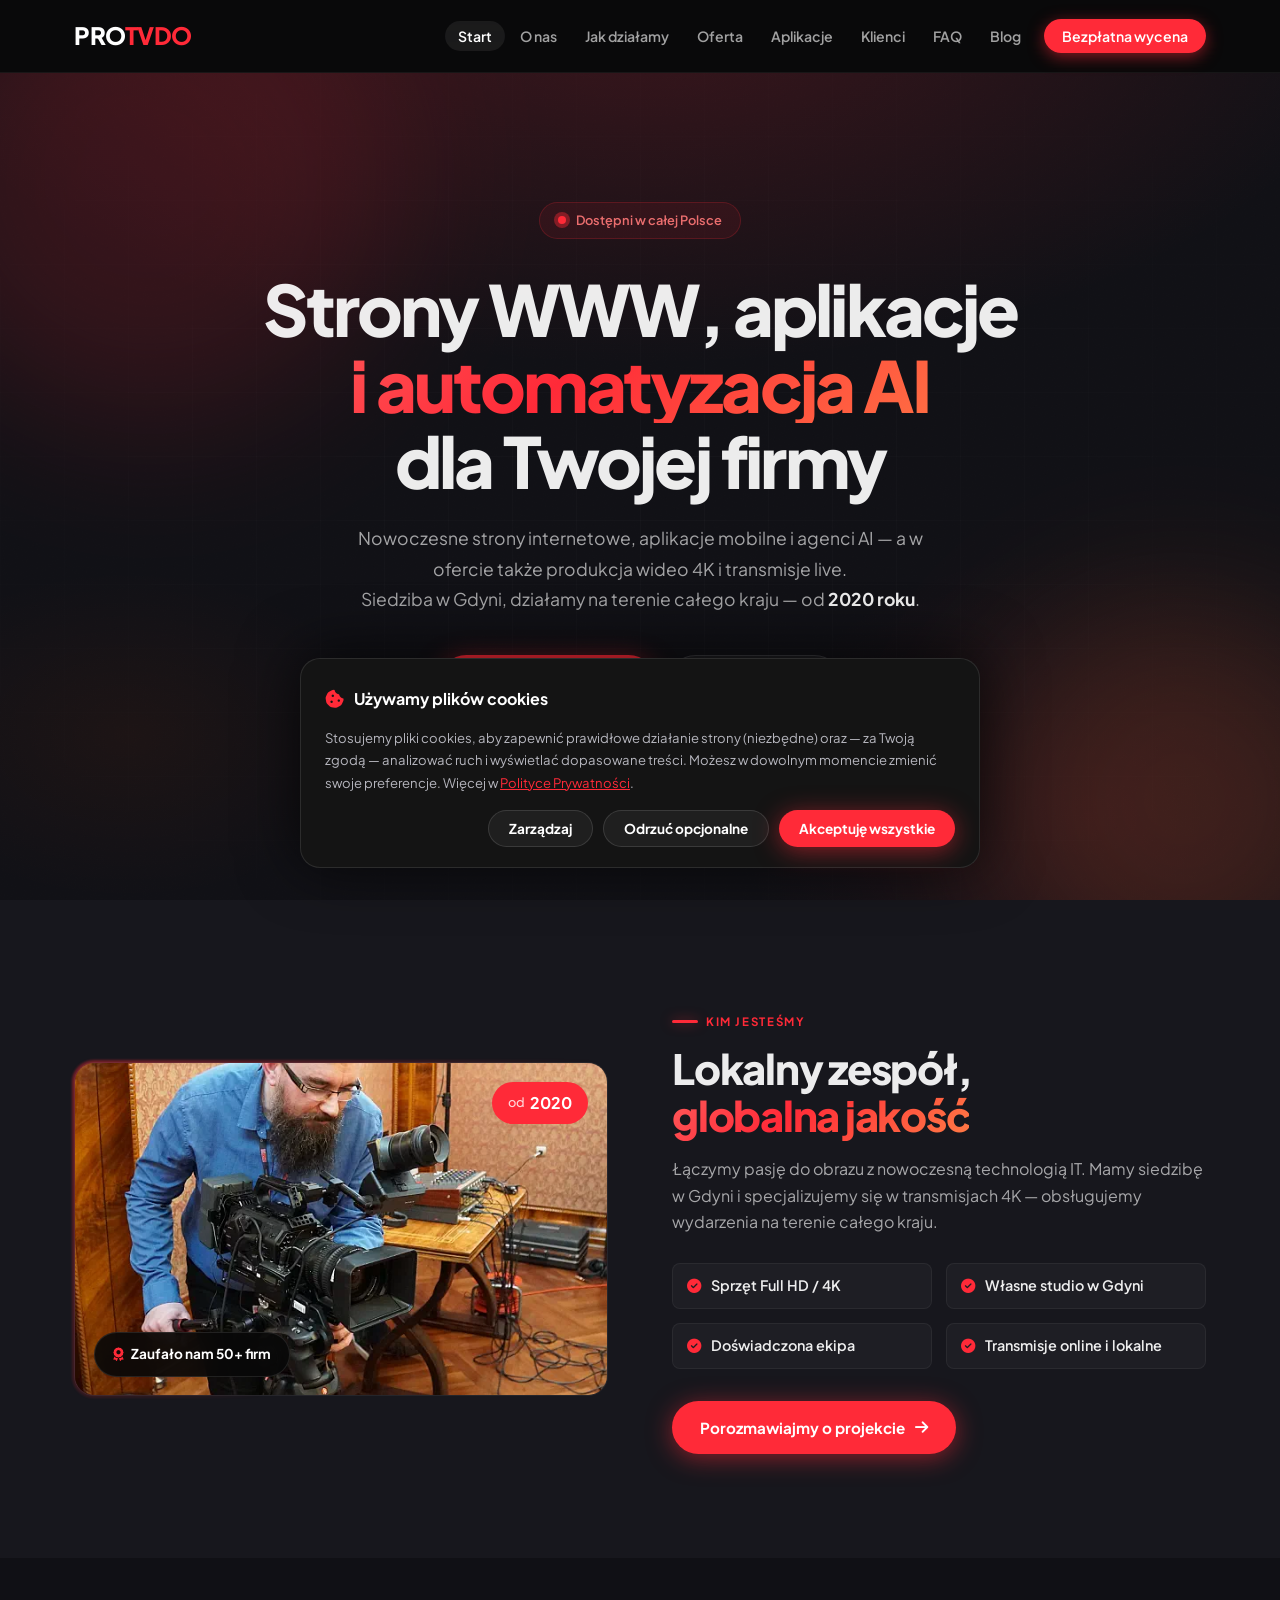
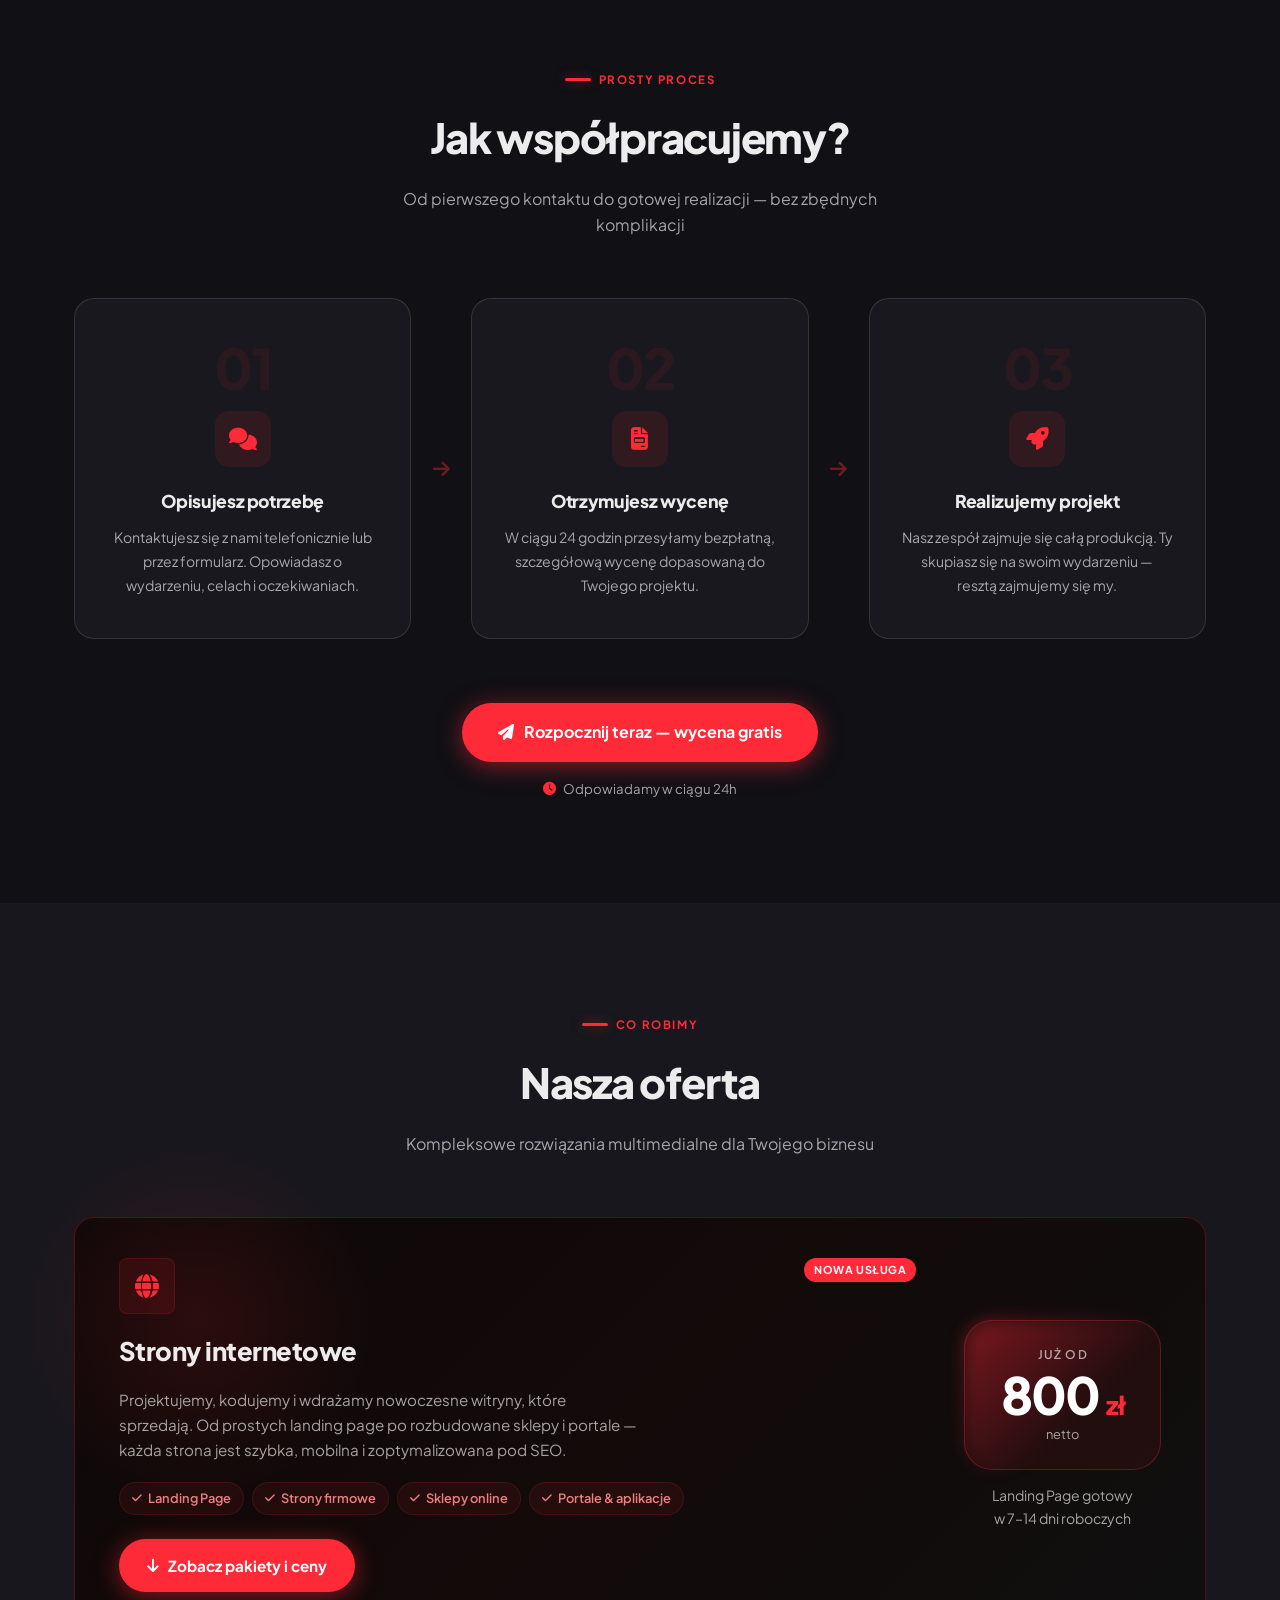
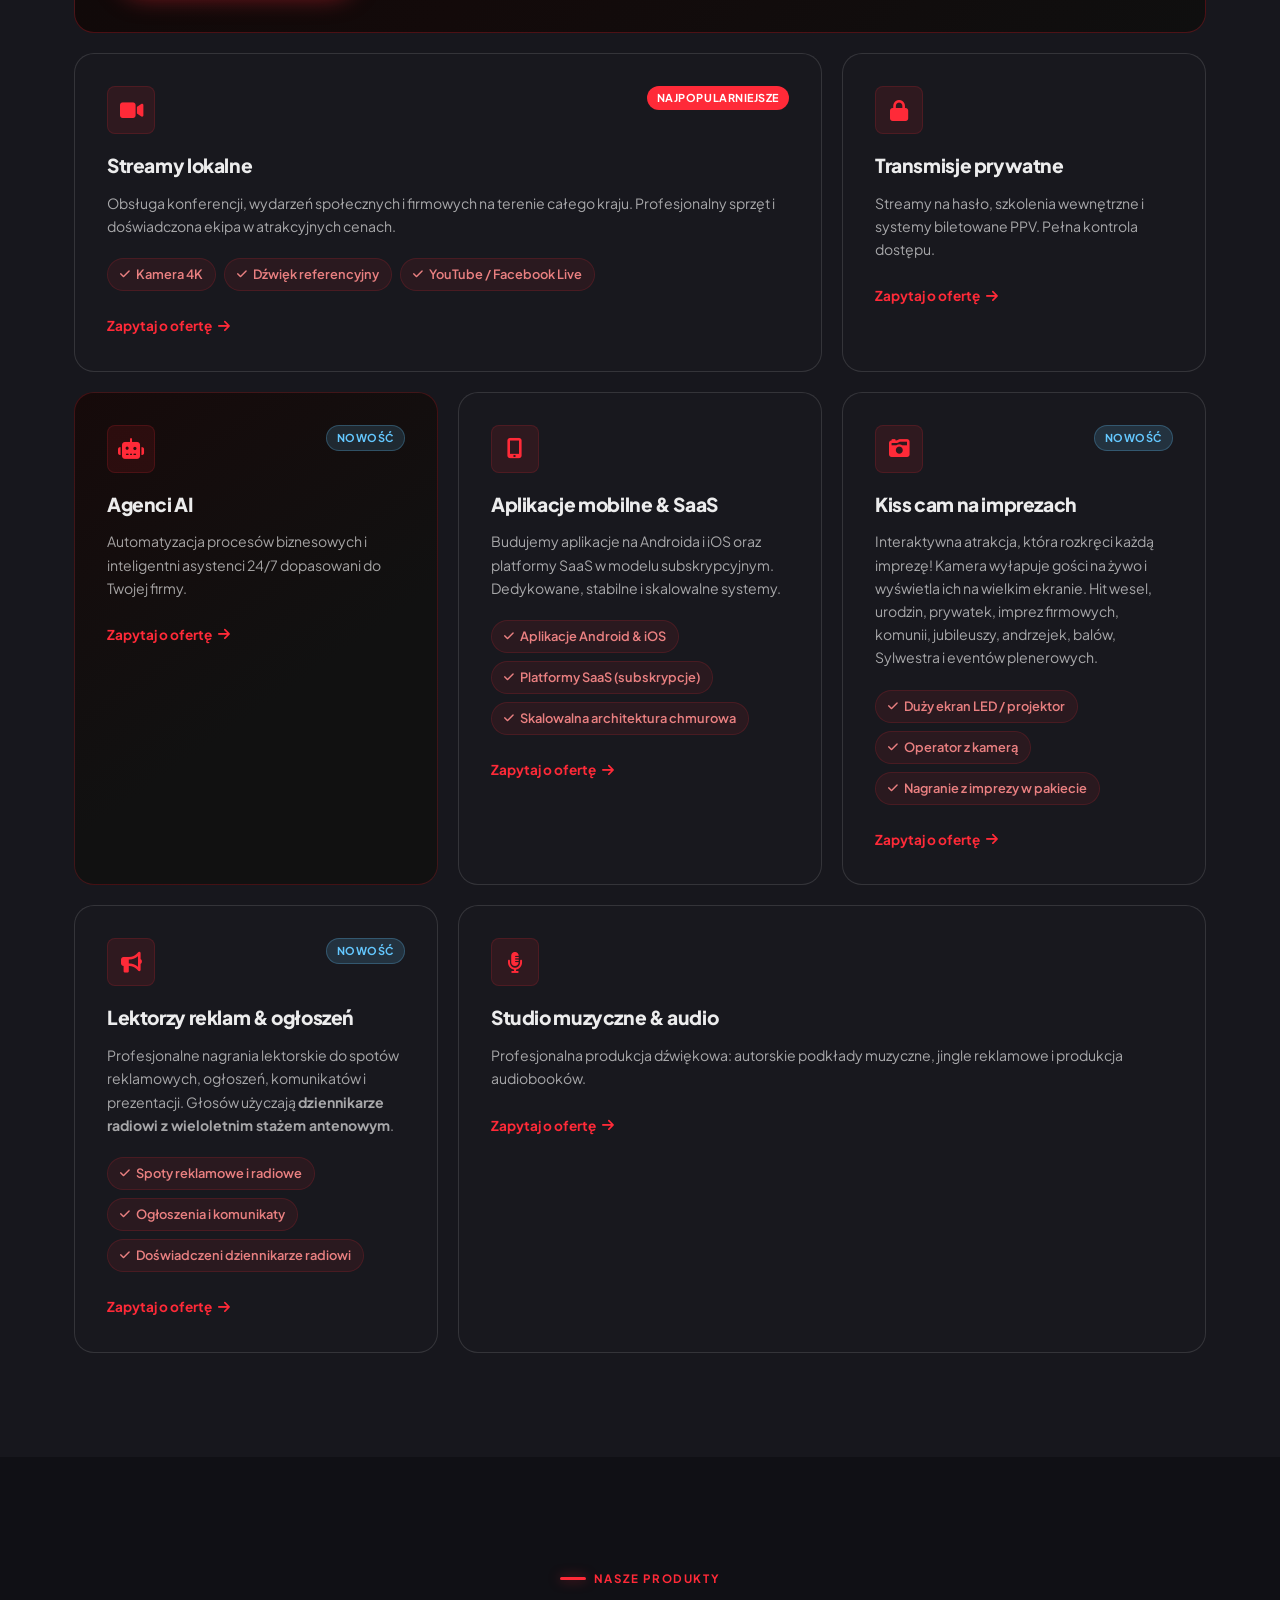
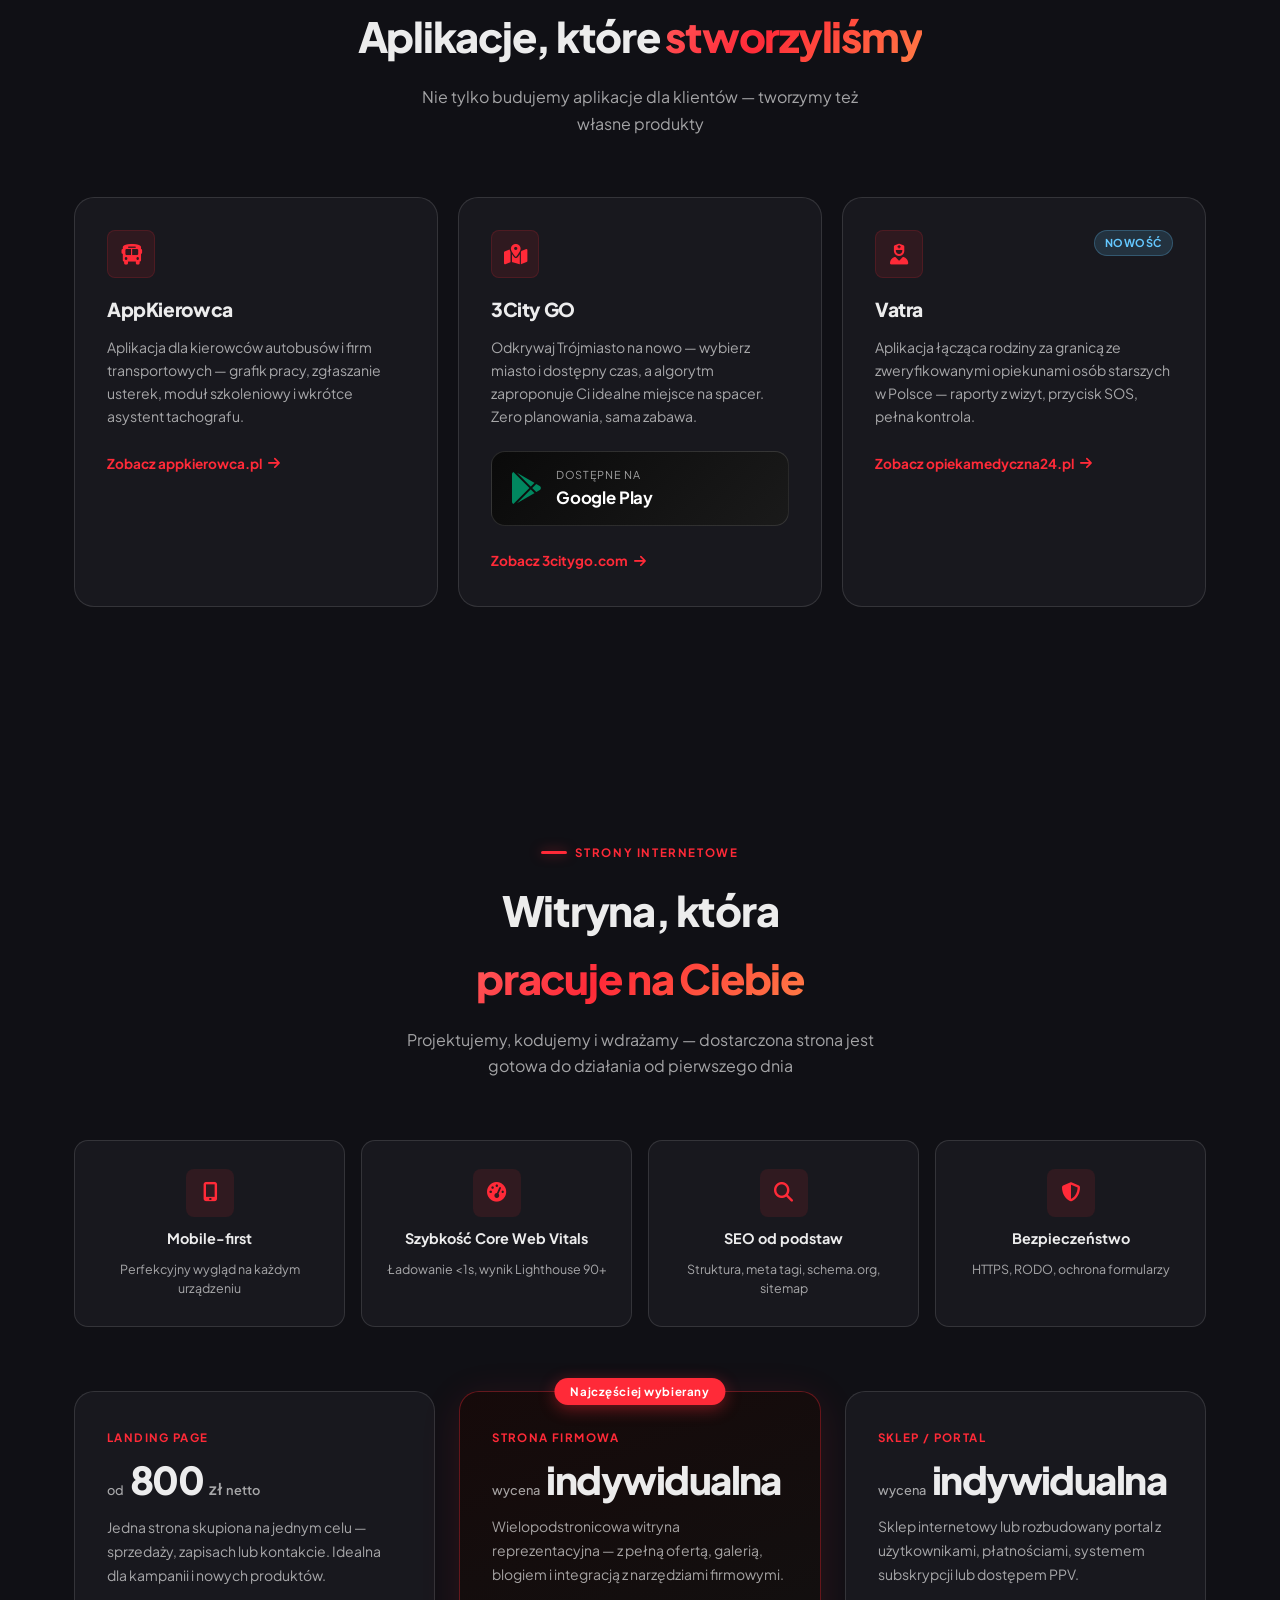
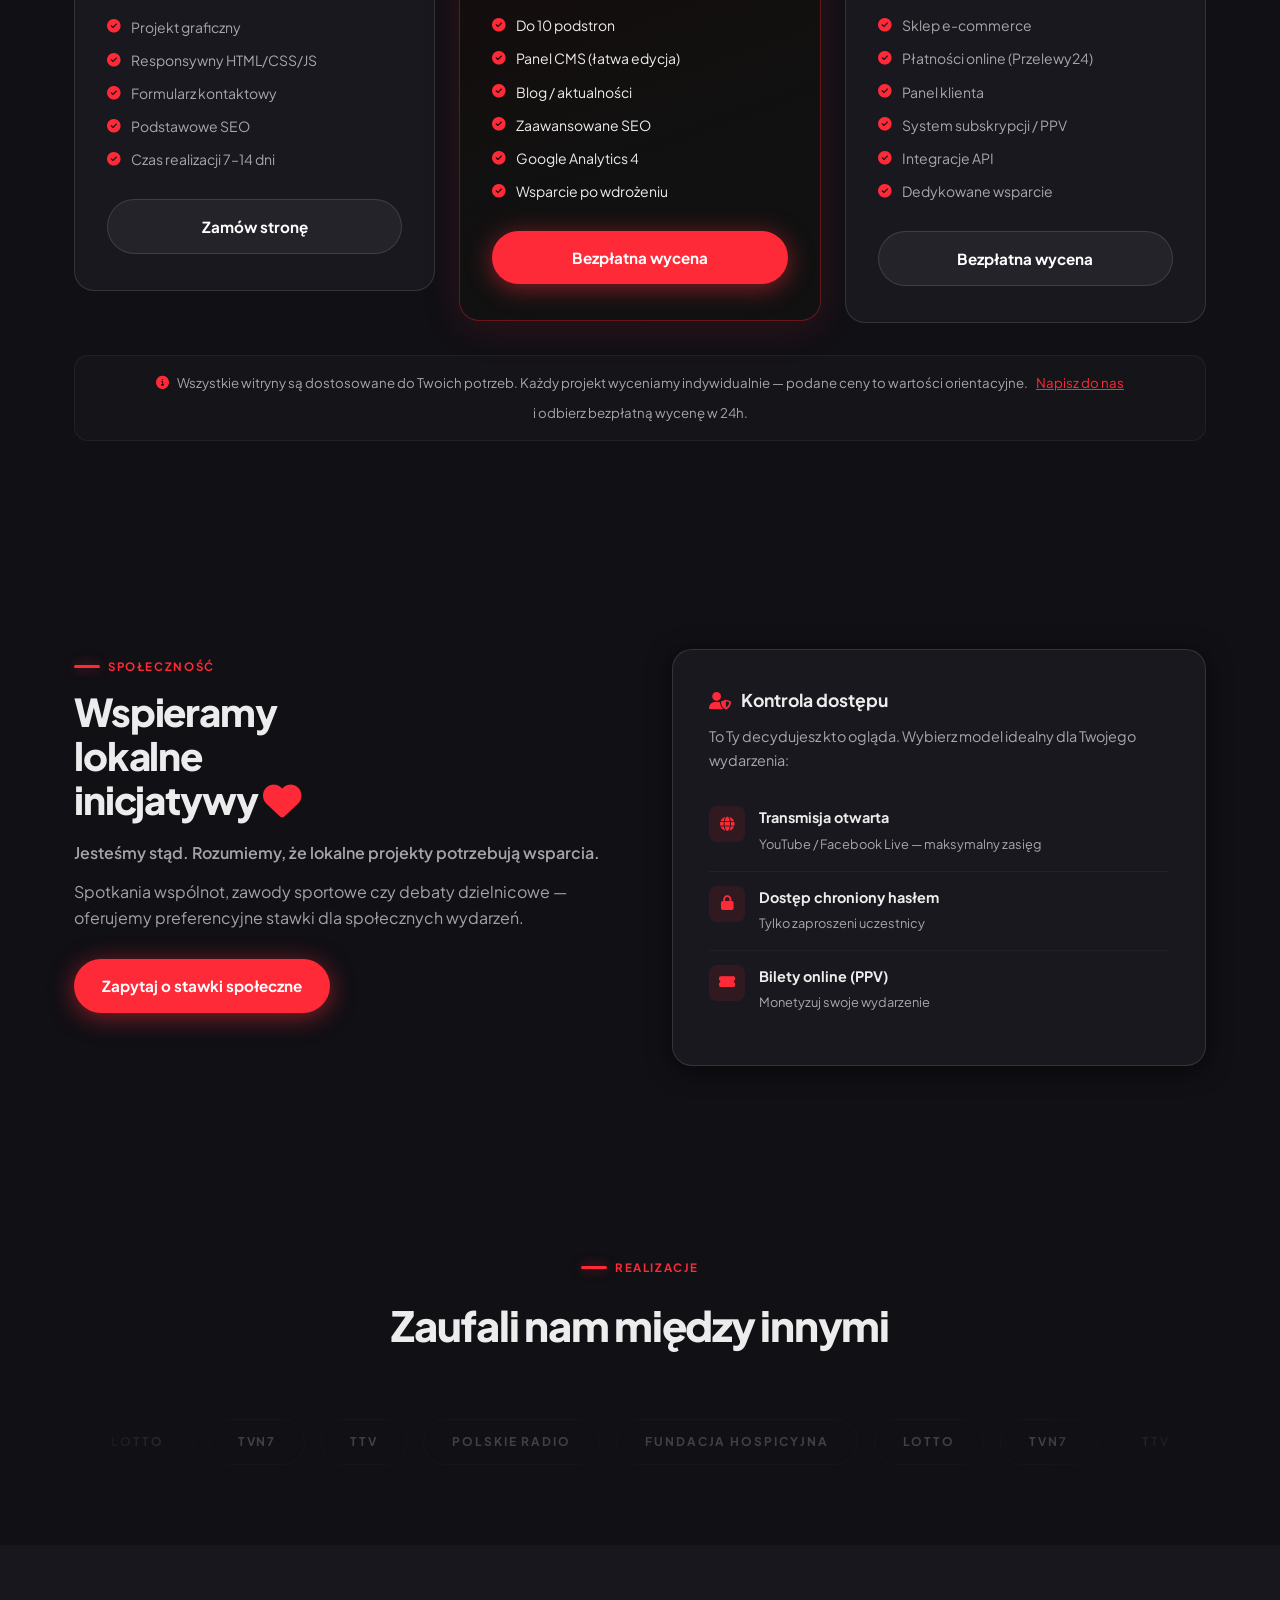
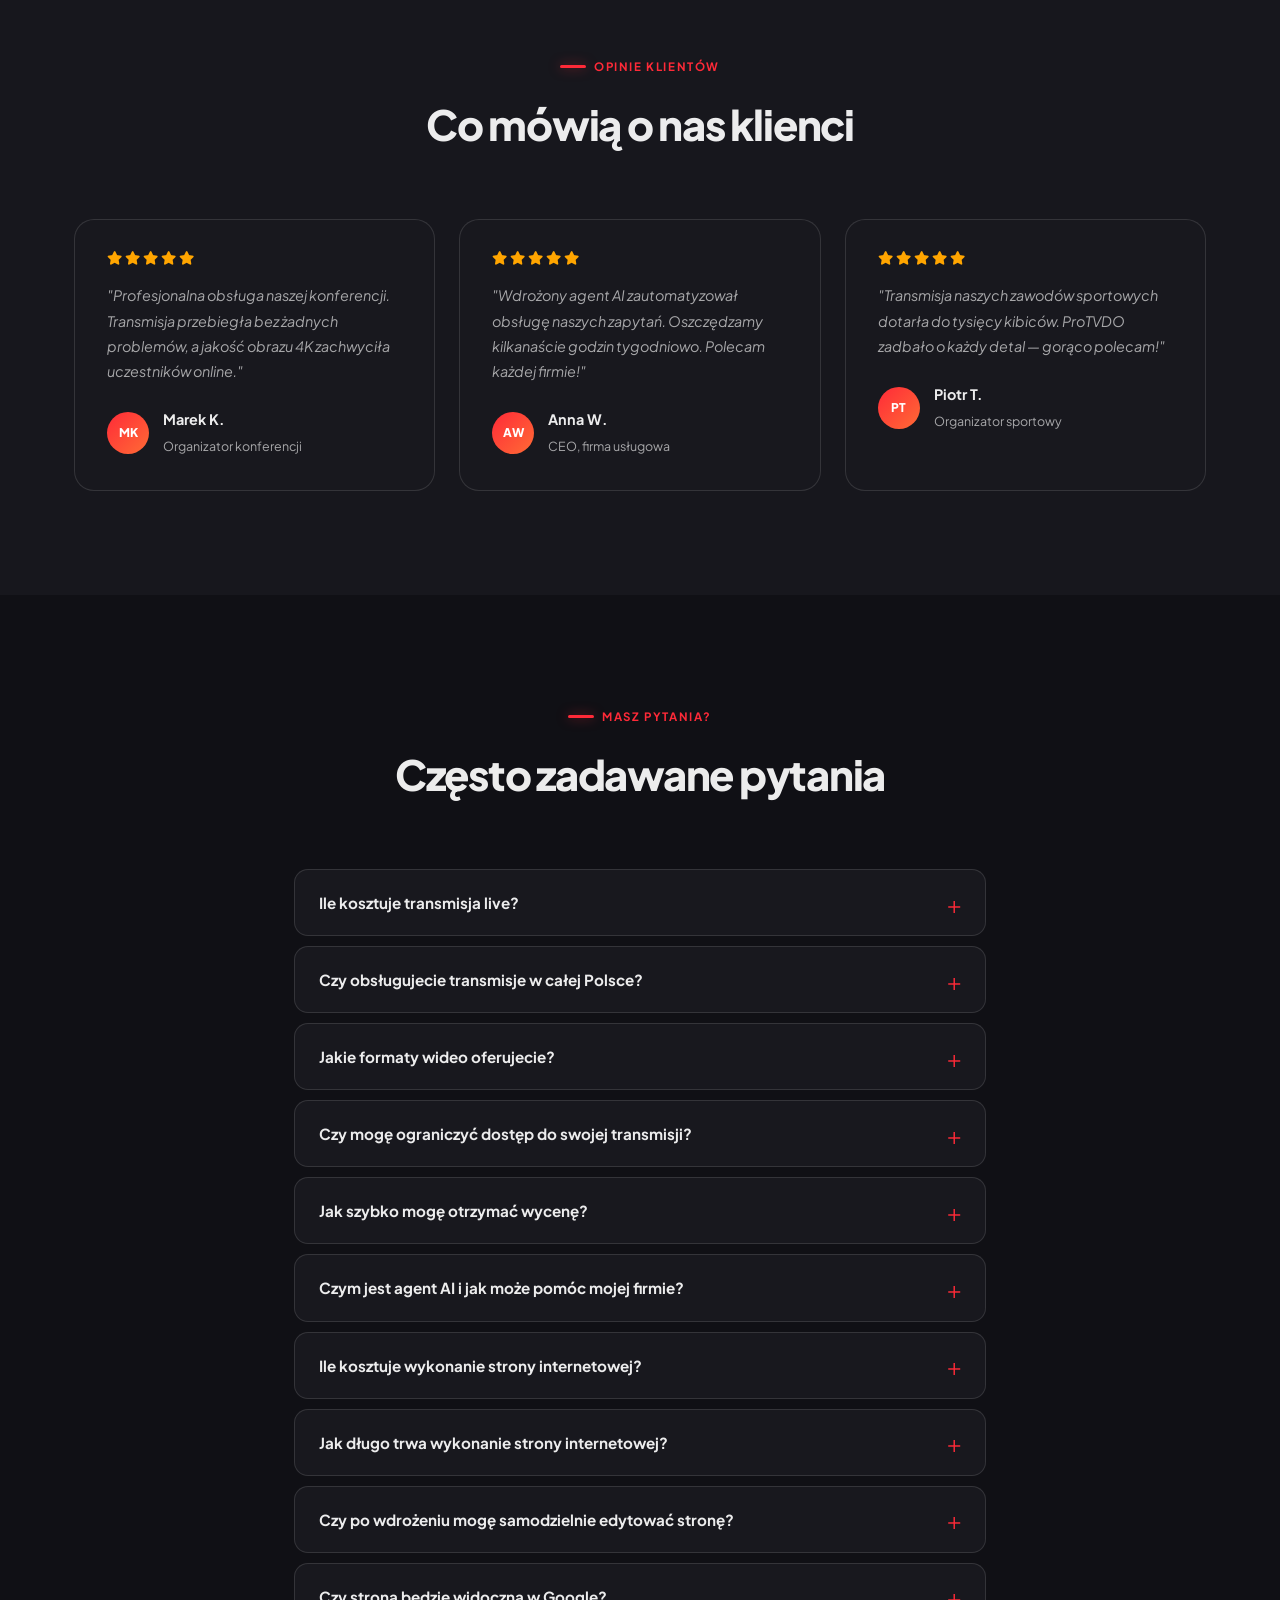
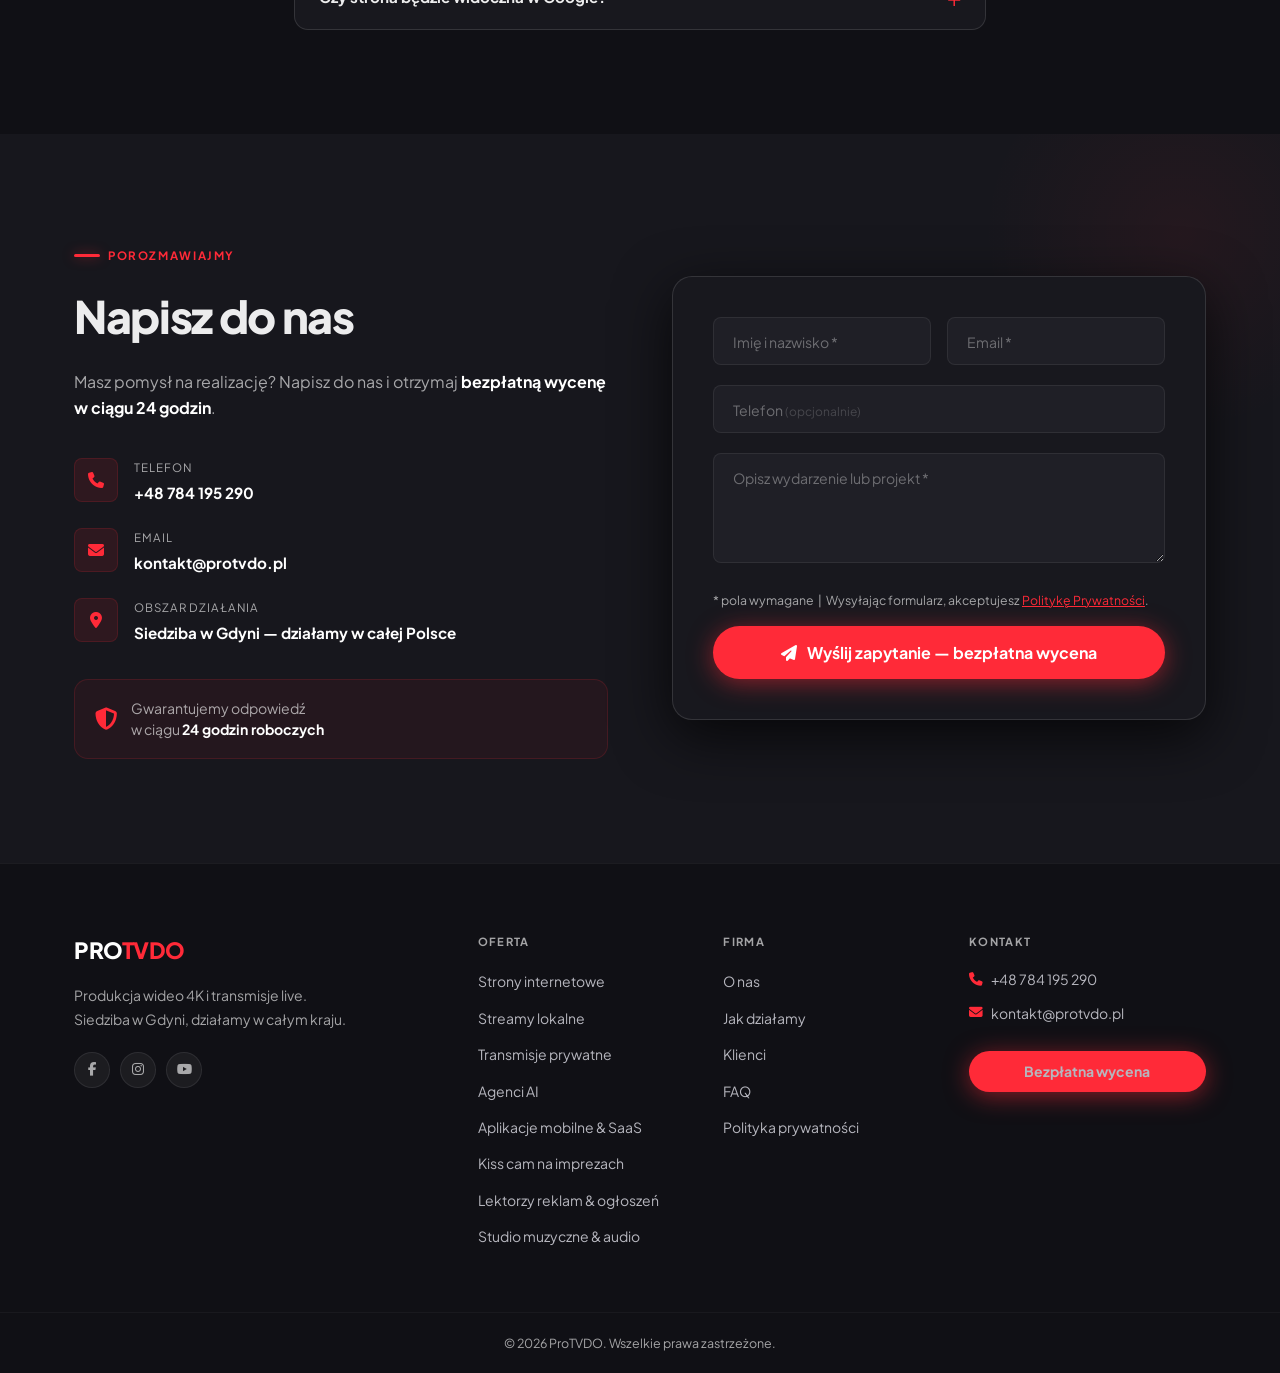
==== commit 88821bf3: "Dodaj plakietkę Google Play dla 3City GO i klikalne karty bento Karty z jednym linkiem (AppKierowca," ====
--- a/index.html
+++ b/index.html
@@ -246,7 +246,7 @@
   <link rel="preconnect" href="https://fonts.googleapis.com" />
   <link rel="preconnect" href="https://fonts.gstatic.com" crossorigin />
   <link rel="preconnect" href="https://cdnjs.cloudflare.com" />
-  <link rel="stylesheet" href="css/style.css" />
+  <link rel="stylesheet" href="css/style.css?v=2" />
   <link rel="stylesheet" href="https://cdnjs.cloudflare.com/ajax/libs/font-awesome/6.4.0/css/all.min.css" />
   <link href="https://fonts.googleapis.com/css2?family=Plus+Jakarta+Sans:ital,wght@0,300;0,400;0,500;0,600;0,700;0,800;1,400&display=swap" rel="stylesheet" />
   <link rel="icon" type="image/png" href="img/favicon.png" />
@@ -579,7 +579,7 @@
           </div>
           <h3>AppKierowca</h3>
           <p>Aplikacja dla kierowców autobusów i firm transportowych — grafik pracy, zgłaszanie usterek, moduł szkoleniowy i wkrótce asystent tachografu.</p>
-          <a href="https://appkierowca.pl" class="card-link" target="_blank" rel="noopener noreferrer">Zobacz appkierowca.pl <i class="fas fa-arrow-right" aria-hidden="true"></i></a>
+          <a href="https://appkierowca.pl" class="card-link card-link--stretched" target="_blank" rel="noopener noreferrer">Zobacz appkierowca.pl <i class="fas fa-arrow-right" aria-hidden="true"></i></a>
         </article>
 
         <article class="bento-card reveal-up" data-reveal-delay="150" aria-label="3City GO">
@@ -588,6 +588,13 @@
           </div>
           <h3>3City GO</h3>
           <p>Odkrywaj Trójmiasto na nowo — wybierz miasto i dostępny czas, a algorytm zaproponuje Ci idealne miejsce na spacer. Zero planowania, sama zabawa.</p>
+          <a href="https://play.google.com/store/apps/details?id=com.threecitygo.app" class="play-store-box" target="_blank" rel="noopener noreferrer" aria-label="Pobierz 3City GO z Google Play">
+            <i class="fa-brands fa-google-play play-store-icon" aria-hidden="true"></i>
+            <span class="play-store-text">
+              <small>Dostępne na</small>
+              <strong>Google Play</strong>
+            </span>
+          </a>
           <a href="https://3citygo.com" class="card-link" target="_blank" rel="noopener noreferrer">Zobacz 3citygo.com <i class="fas fa-arrow-right" aria-hidden="true"></i></a>
         </article>
 
@@ -598,7 +605,7 @@
           </div>
           <h3>Vatra</h3>
           <p>Aplikacja łącząca rodziny za granicą ze zweryfikowanymi opiekunami osób starszych w Polsce — raporty z wizyt, przycisk SOS, pełna kontrola.</p>
-          <a href="https://opiekamedyczna24.pl" class="card-link" target="_blank" rel="noopener noreferrer">Zobacz opiekamedyczna24.pl <i class="fas fa-arrow-right" aria-hidden="true"></i></a>
+          <a href="https://opiekamedyczna24.pl" class="card-link card-link--stretched" target="_blank" rel="noopener noreferrer">Zobacz opiekamedyczna24.pl <i class="fas fa-arrow-right" aria-hidden="true"></i></a>
         </article>
 
       </div>
--- a/css/style.css
+++ b/css/style.css
@@ -600,6 +600,7 @@
   content: '';
   position: absolute;
   inset: 0;
+  pointer-events: none;
   background: radial-gradient(ellipse 70% 50% at 50% 0%, rgba(255,42,56,0.07), transparent);
   opacity: 0;
   transition: var(--transition);
@@ -707,6 +708,64 @@
 }
 .card-link i { transition:var(--transition); }
 .card-link:hover i { transform:translateX(4px); }
+
+/* Rozciąga obszar klikalny linku na całą kartę (nowoczesny "clickable card") */
+.card-link--stretched::after {
+  content: '';
+  position: absolute;
+  inset: 0;
+  z-index: 2;
+}
+
+/* --- Plakietka pobierania z Google Play --- */
+.play-store-box {
+  display: flex;
+  align-items: center;
+  gap: 14px;
+  margin-top: 22px;
+  padding: 14px 18px;
+  background: linear-gradient(135deg, #0a0a0a, #1a1a1a);
+  border: 1px solid rgba(255,255,255,0.12);
+  border-radius: var(--radius-md);
+  text-decoration: none;
+  transition: var(--transition);
+  position: relative;
+  overflow: hidden;
+}
+.play-store-box::before {
+  content: '';
+  position: absolute; inset: 0;
+  background: linear-gradient(135deg, rgba(255,42,56,0.15), transparent 60%);
+  opacity: 0;
+  transition: var(--transition);
+}
+.play-store-box:hover {
+  border-color: rgba(255,42,56,0.4);
+  transform: translateY(-3px);
+  box-shadow: 0 10px 30px rgba(255,42,56,0.18);
+}
+.play-store-box:hover::before { opacity: 1; }
+.play-store-icon {
+  font-size: 2rem;
+  color: #01875f;
+  flex-shrink: 0;
+  z-index: 1;
+}
+.play-store-text { z-index: 1; }
+.play-store-text small {
+  display: block;
+  font-size: 0.68rem;
+  color: rgba(255,255,255,0.6);
+  letter-spacing: 0.06em;
+  text-transform: uppercase;
+}
+.play-store-text strong {
+  display: block;
+  font-size: 1.05rem;
+  font-weight: 700;
+  color: #fff;
+  letter-spacing: -0.01em;
+}
 
 /* --- 10b. BENTO HERO CARD (Strony WWW) --- */
 .bento-hero-card {
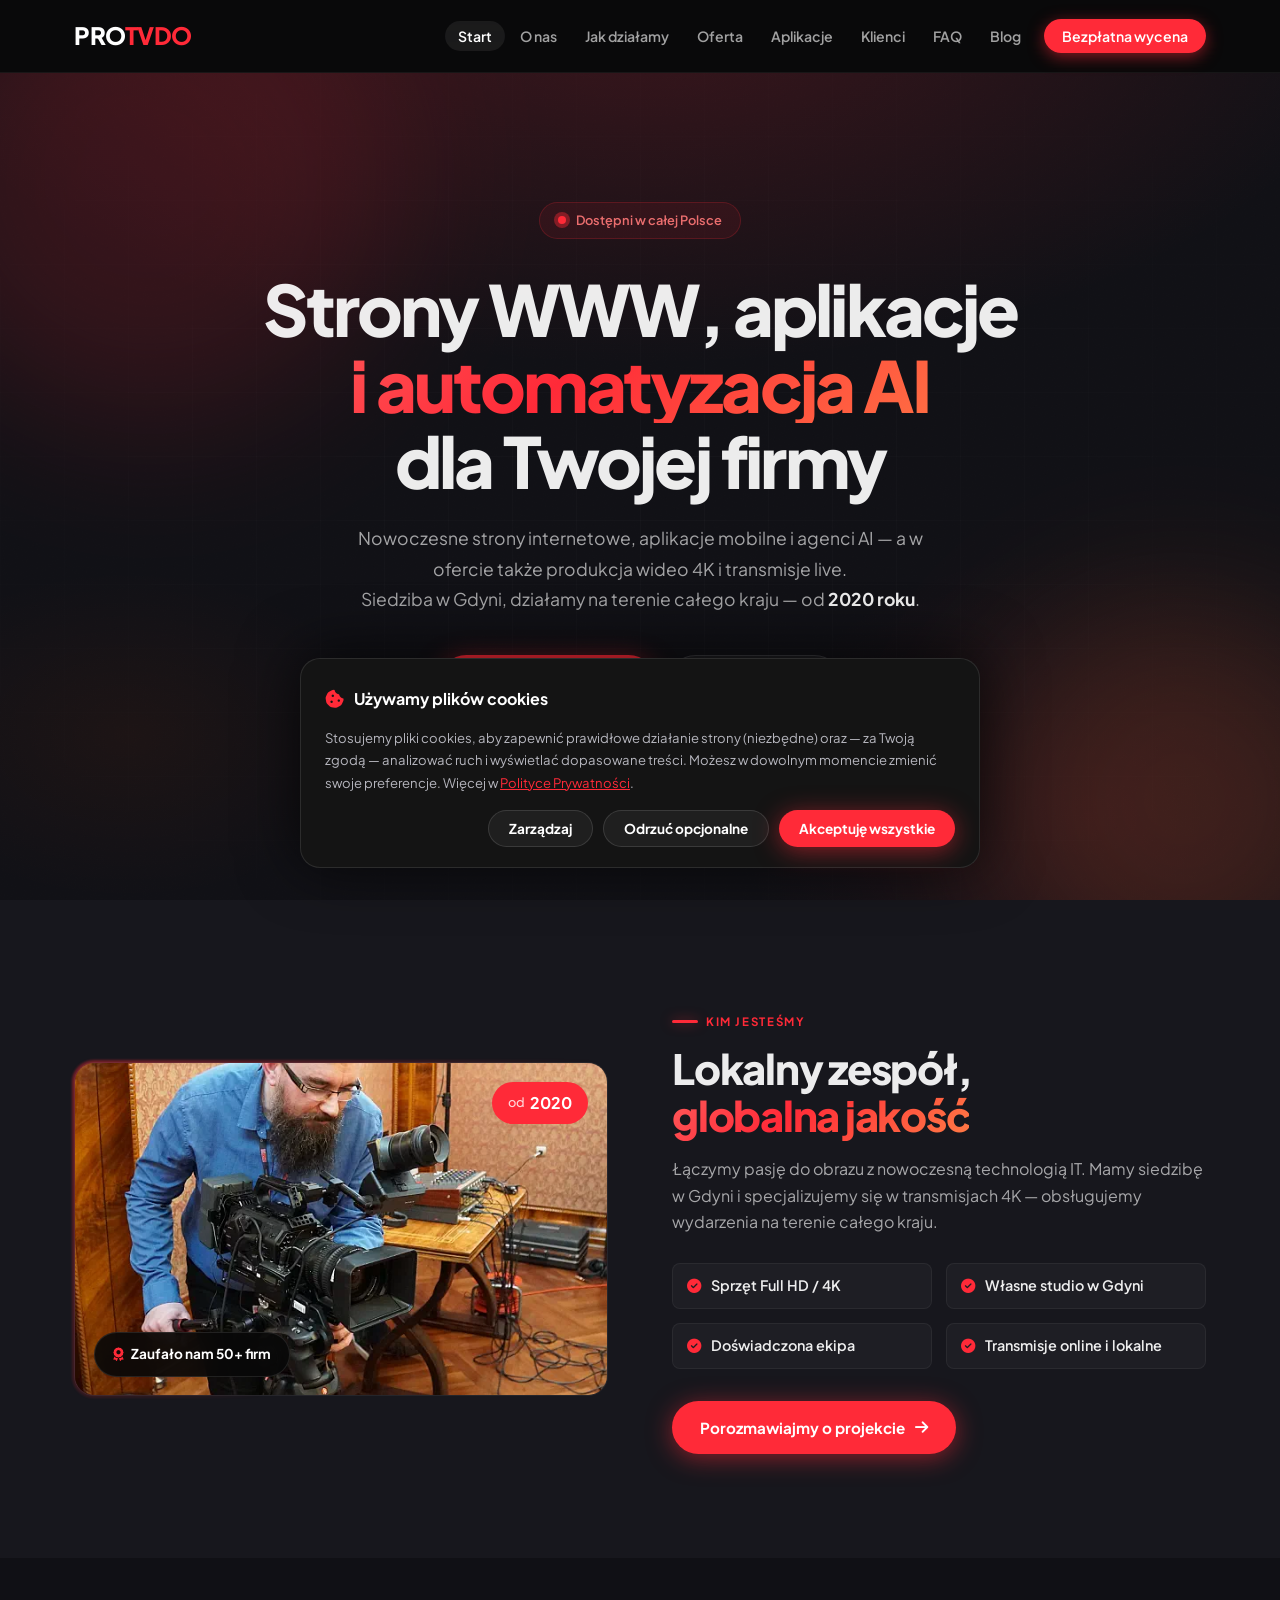
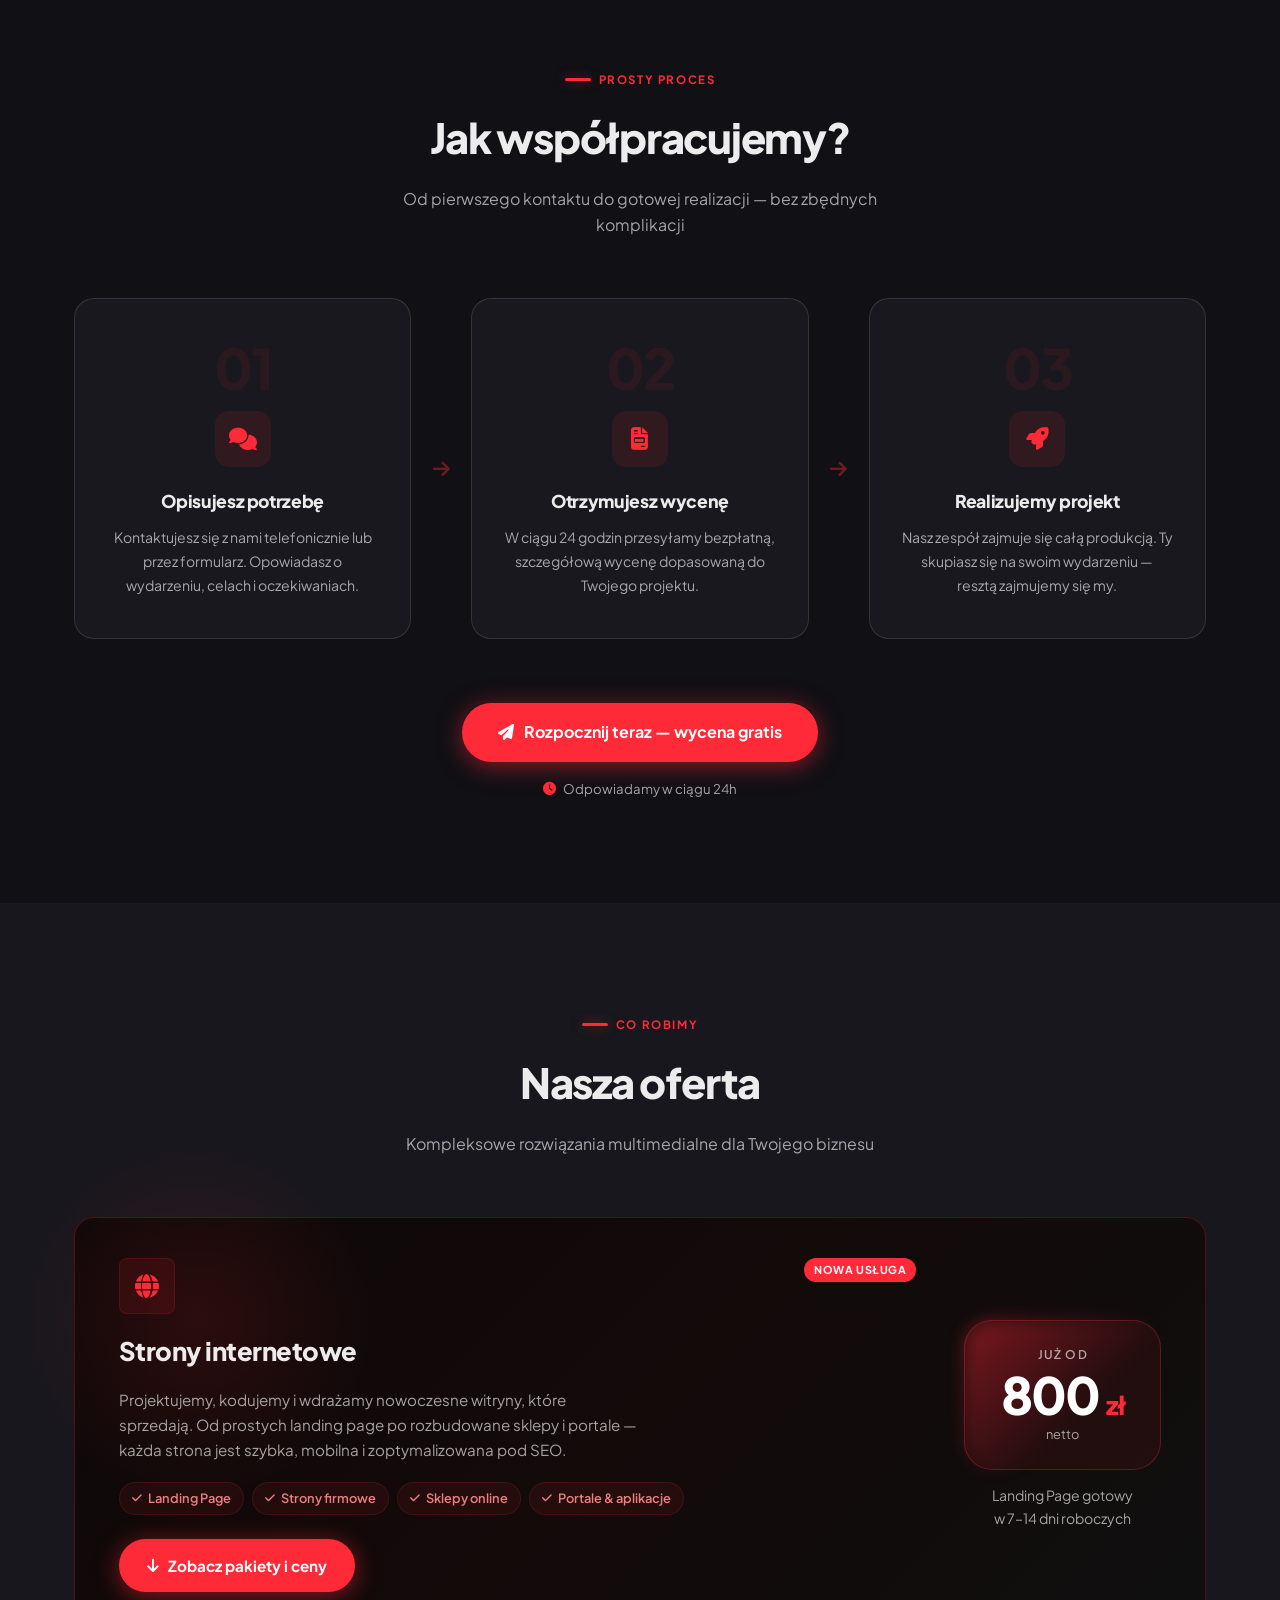
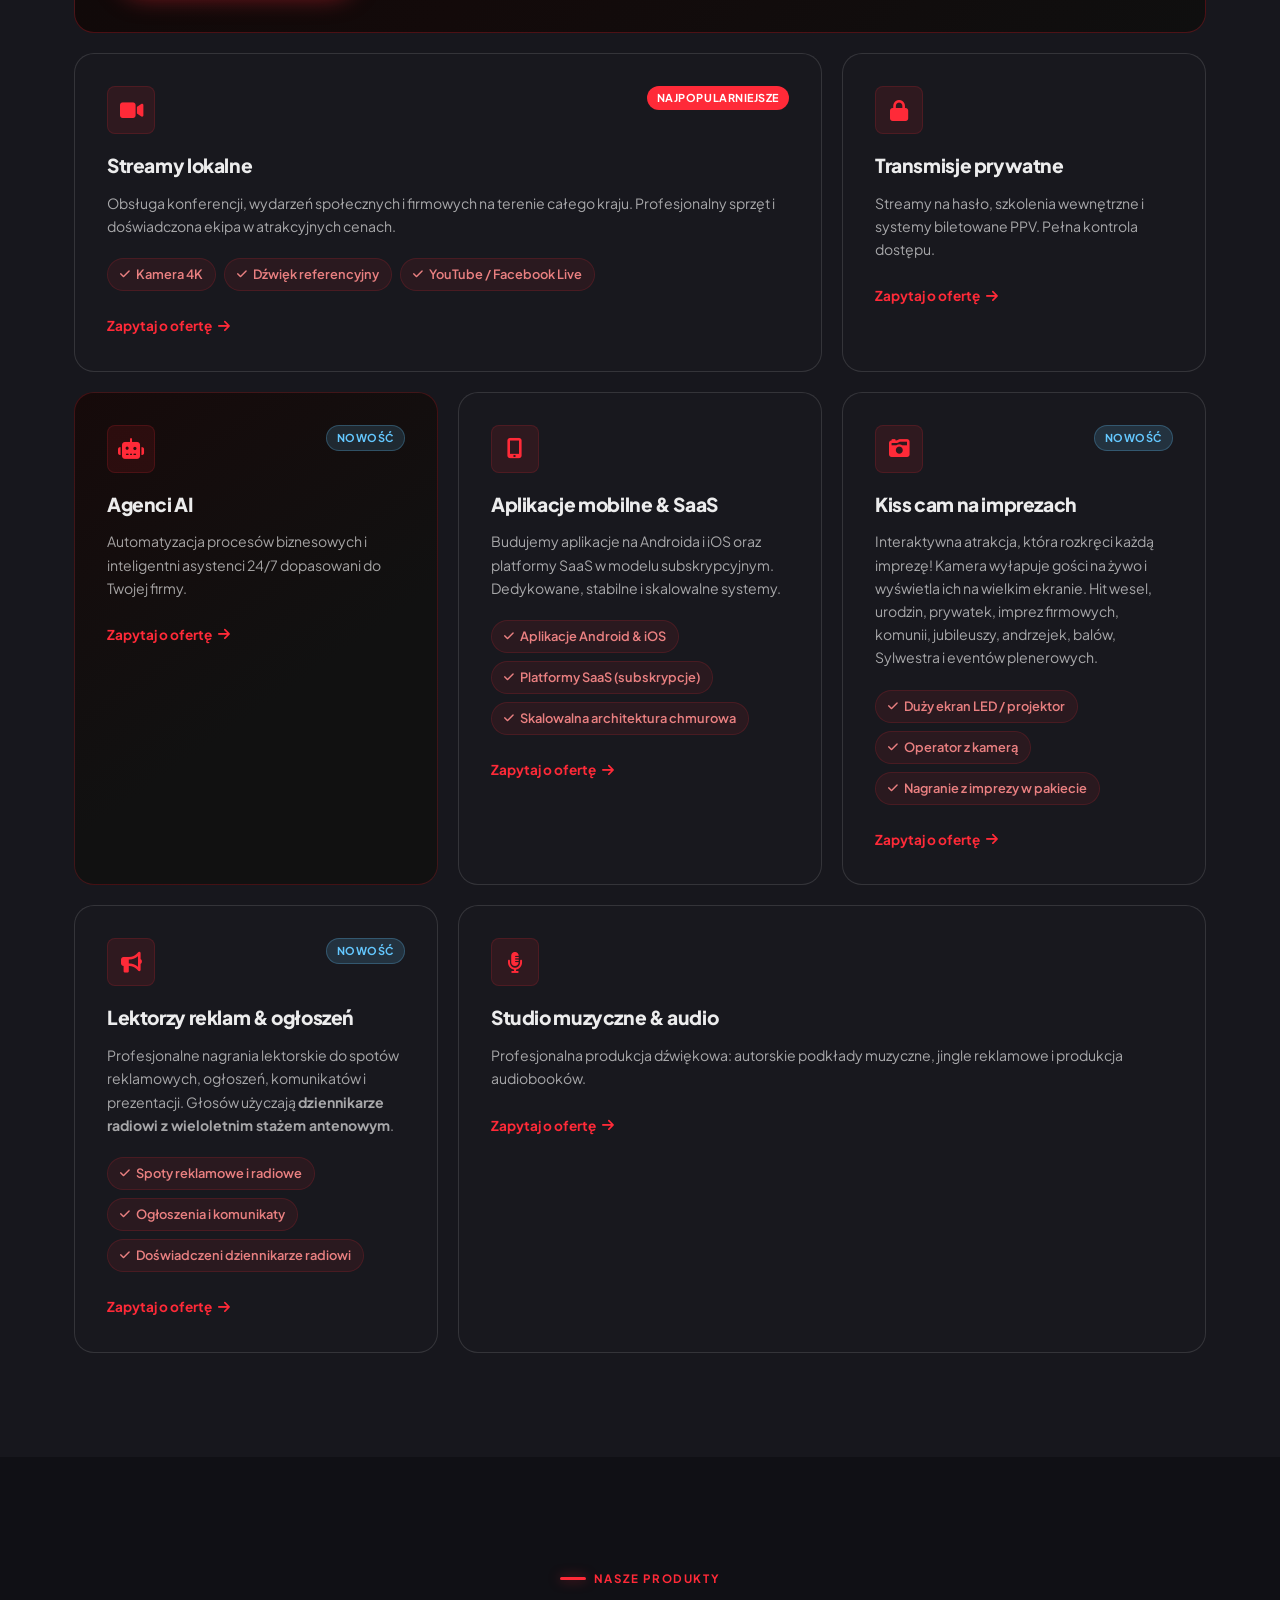
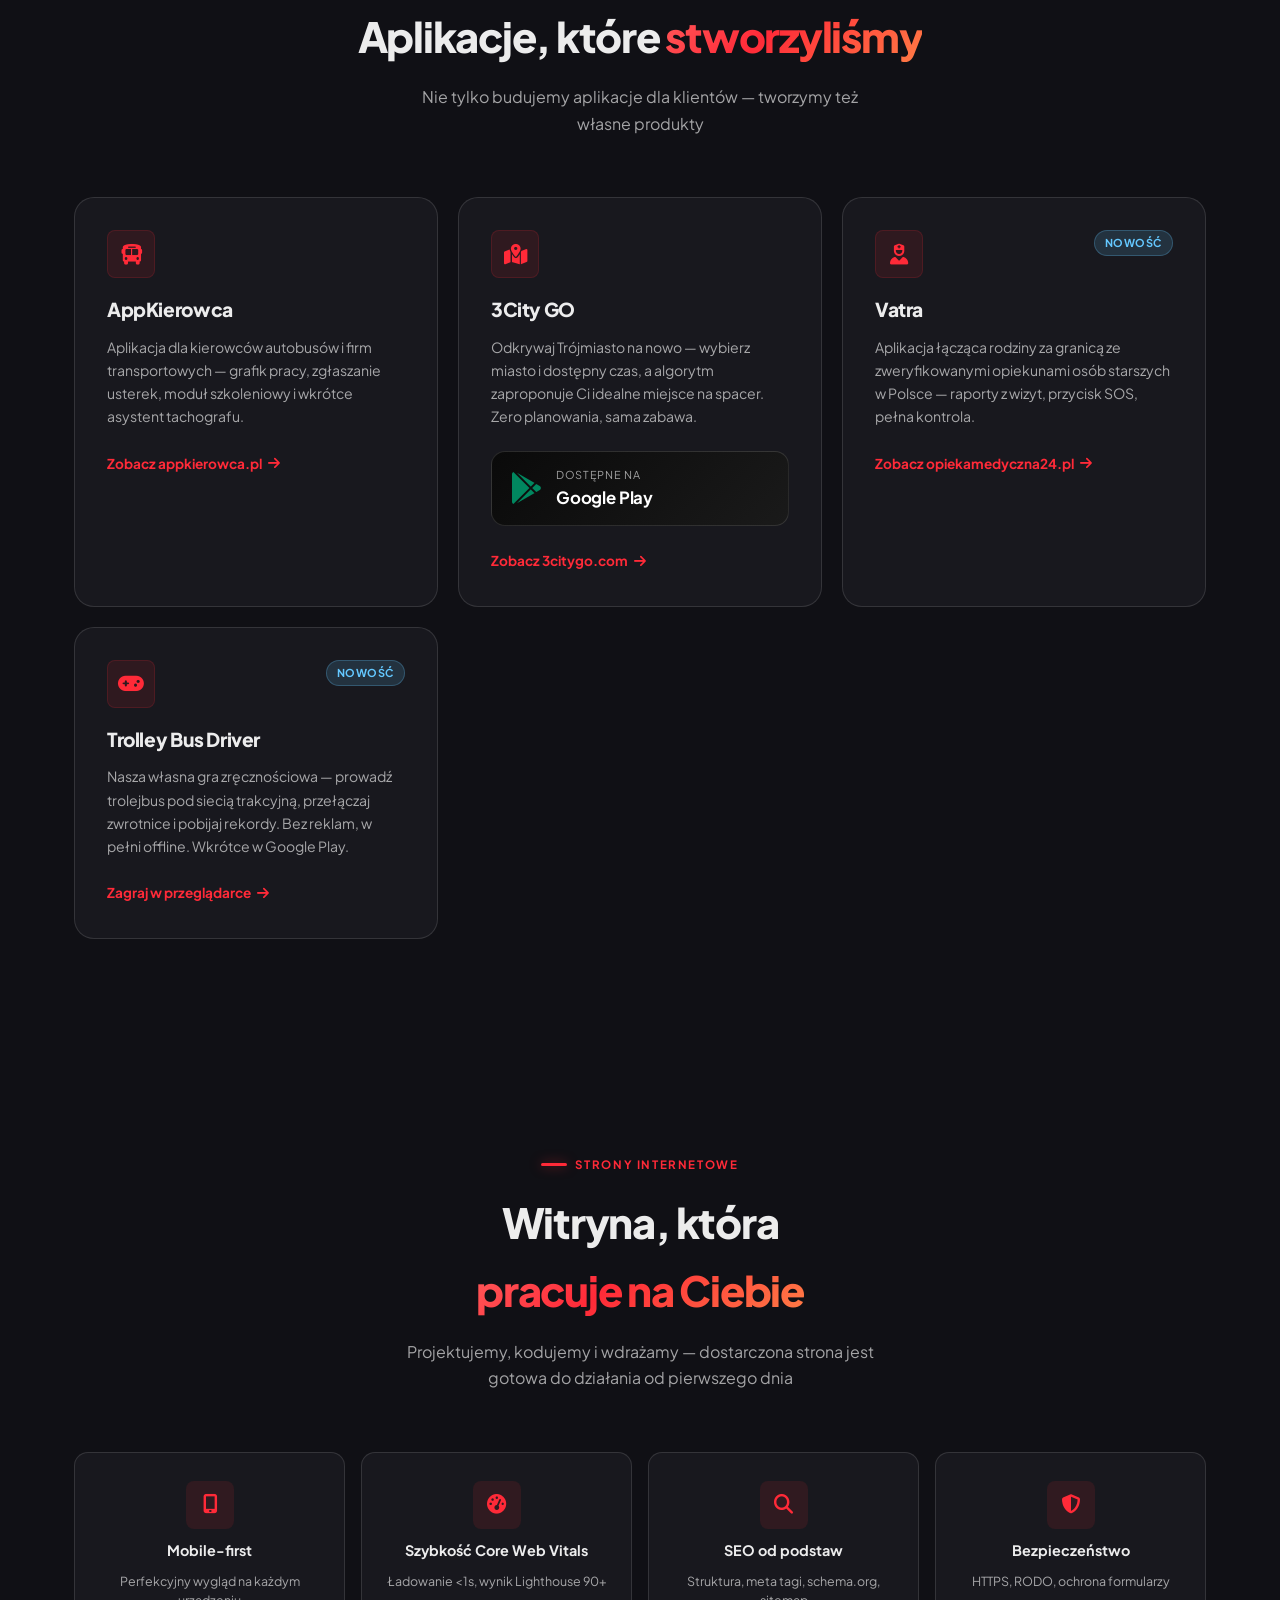
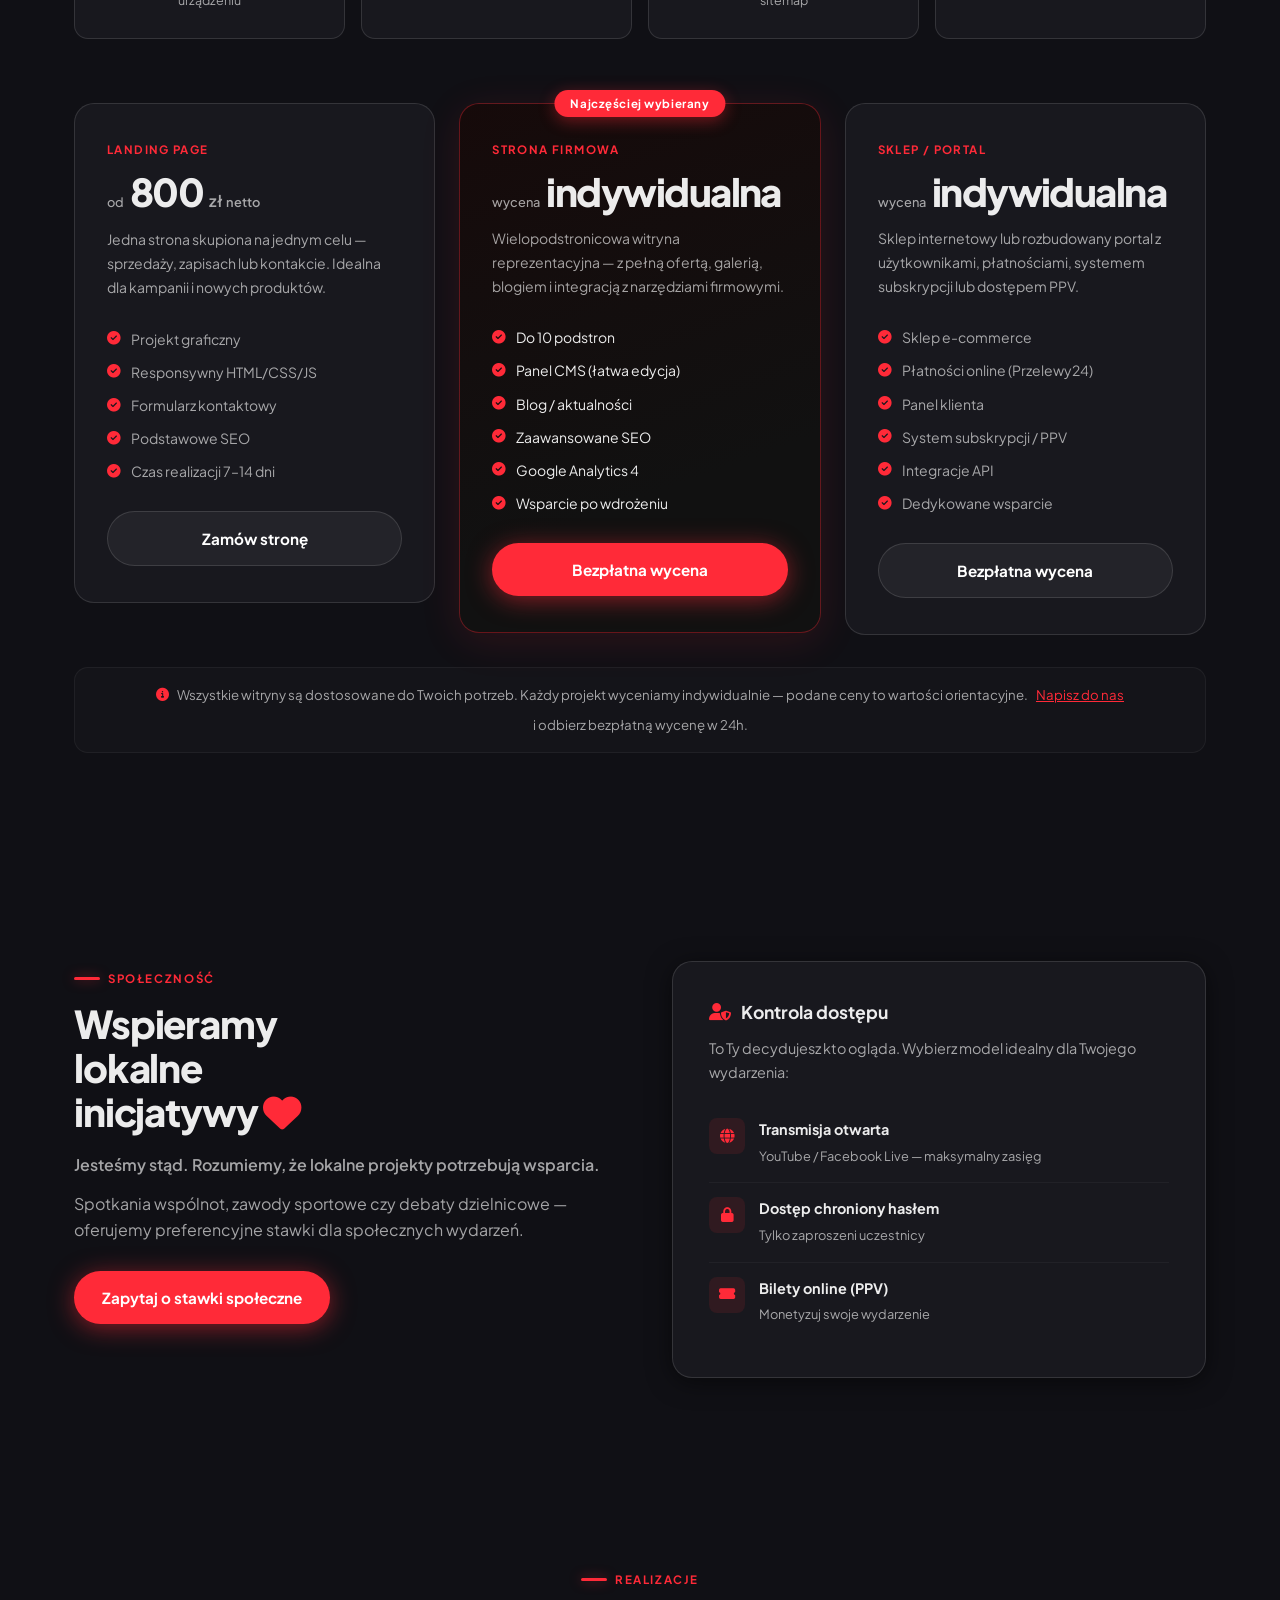
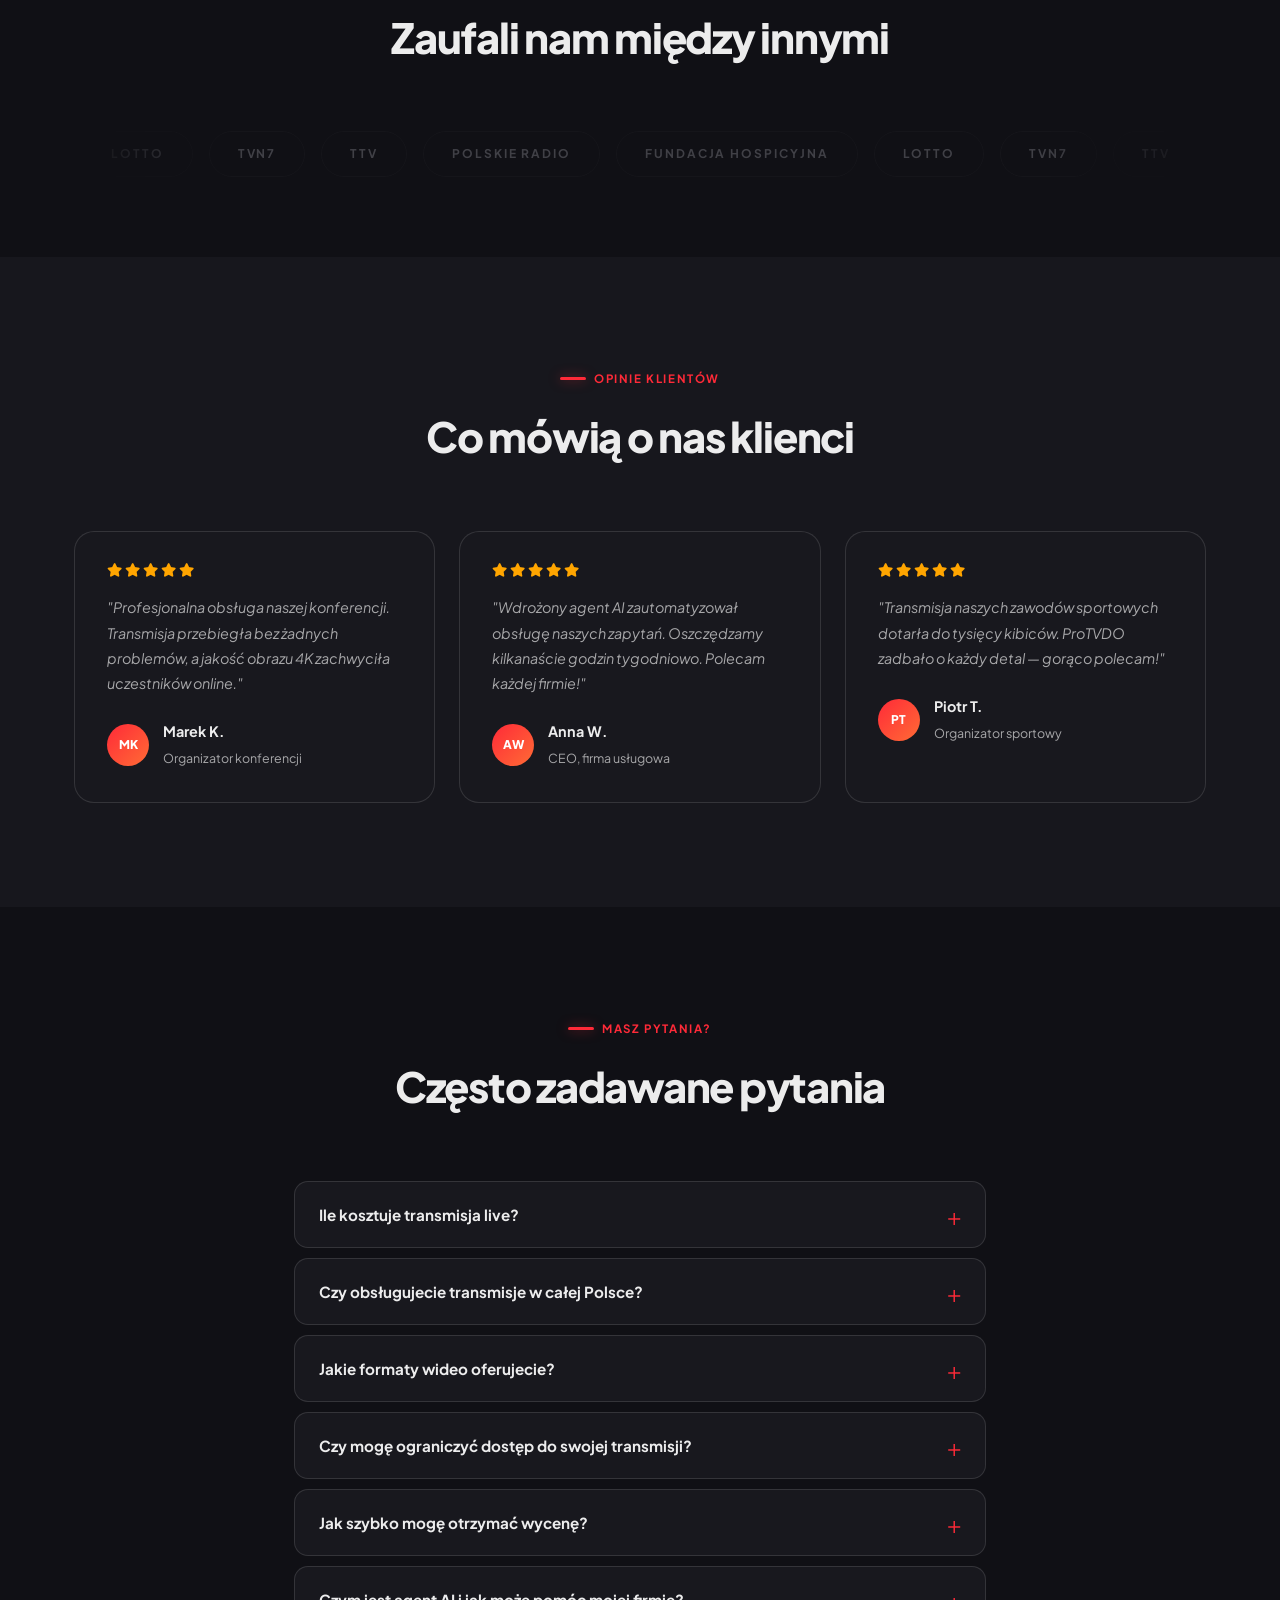
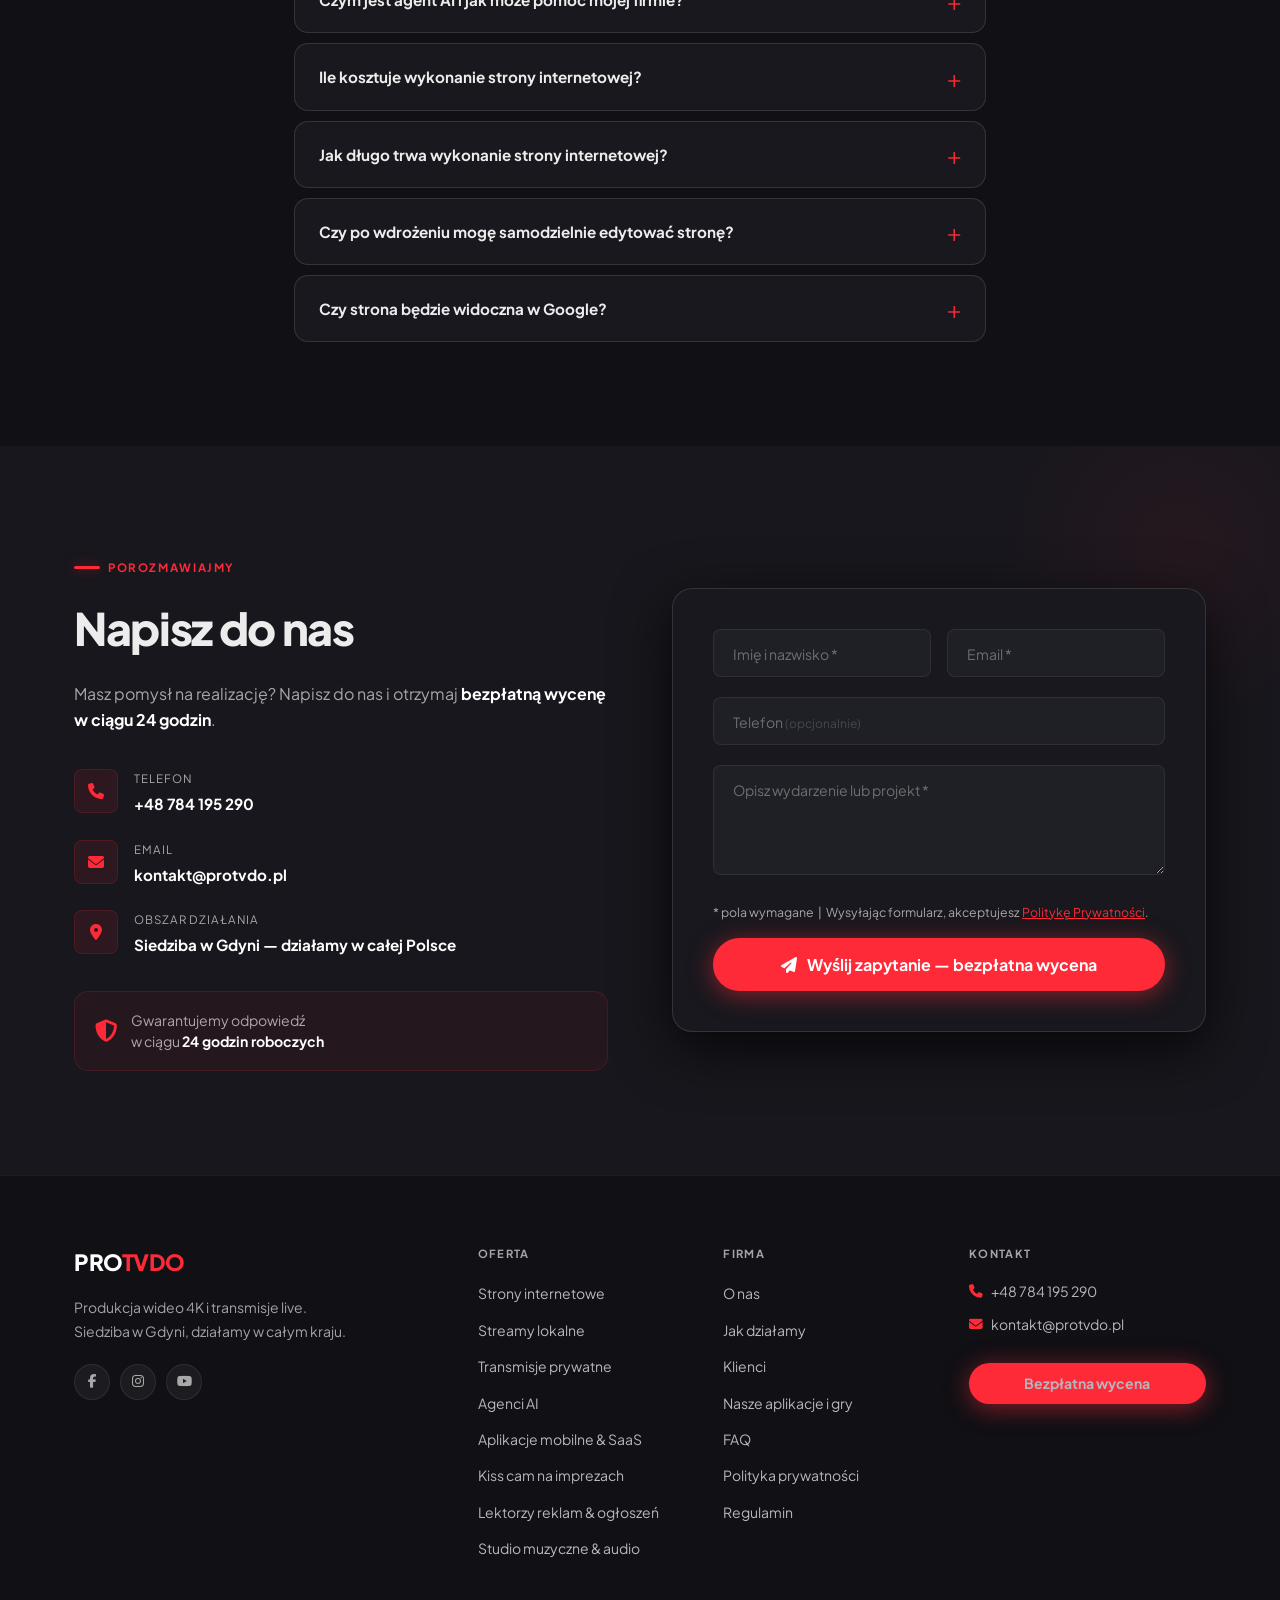
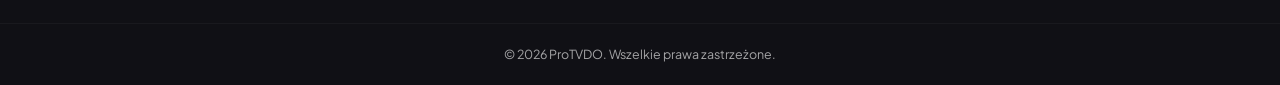
==== commit 4f8a7cbc: "Dodaj grę do sekcji aplikacji na protvdo.pl, SEO i zapisy prawne - index.html: karta gry Trolley Bus" ====
--- a/index.html
+++ b/index.html
@@ -8,7 +8,7 @@
   <!-- ═══ SEO: PODSTAWOWE META ═══ -->
   <title>Strony internetowe & produkcja wideo 4K | ProTVDO Gdynia</title>
   <meta name="description" content="ProTVDO Gdynia — strony internetowe od 800 zł netto, produkcja wideo 4K, transmisje live i agenci AI. Mamy siedzibę w Gdyni i działamy na terenie całego kraju. Bezpłatna wycena w 24h." />
-  <meta name="keywords" content="strony internetowe Gdynia, landing page Polska, sklep internetowy Gdynia, produkcja wideo 4K, transmisje live Polska, agenci AI, webdesign Gdynia, aplikacje mobilne Android iOS, oprogramowanie SaaS, lektor reklamowy, nagrania lektorskie, kiss cam wesele, kiss cam impreza, ProTVDO" />
+  <meta name="keywords" content="strony internetowe Gdynia, landing page Polska, sklep internetowy Gdynia, produkcja wideo 4K, transmisje live Polska, agenci AI, webdesign Gdynia, aplikacje mobilne Android iOS, oprogramowanie SaaS, lektor reklamowy, nagrania lektorskie, kiss cam wesele, kiss cam impreza, gry mobilne Android, tworzenie gier mobilnych, gra o trolejbusie, Trolley Bus Driver, gra zręcznościowa offline, aplikacje własne Gdynia, ProTVDO" />
   <meta name="author" content="ProTVDO" />
   <meta name="robots" content="index, follow, max-snippet:-1, max-image-preview:large, max-video-preview:-1" />
   <link rel="canonical" href="https://protvdo.pl/" />
@@ -183,6 +183,84 @@
   }
   </script>
 
+  <!-- ═══ SCHEMA.ORG: WŁASNE PRODUKTY (aplikacje i gry) ═══ -->
+  <!-- Trolley Bus Driver świadomie NIE ma tu adresu w Google Play ani
+       aggregateRating - gra jest w testach zamkniętych, więc podawanie linku
+       do sklepu albo ocen byłoby wprowadzaniem w błąd (i naraża na karę za
+       structured data). Uzupełnić po wydaniu produkcyjnym. -->
+  <script type="application/ld+json">
+  {
+    "@context": "https://schema.org",
+    "@type": "ItemList",
+    "name": "Aplikacje i gry stworzone przez ProTVDO",
+    "itemListElement": [
+      {
+        "@type": "ListItem",
+        "position": 1,
+        "item": {
+          "@type": "VideoGame",
+          "name": "Trolley Bus Driver",
+          "url": "https://protvdo.pl/trolley-bus-driver/",
+          "description": "Gra zręcznościowa o prowadzeniu trolejbusu pod siecią trakcyjną — zwrotnice, przystanki, rosnąca trudność i nieskończona liczba etapów. Bez reklam, działa offline.",
+          "applicationCategory": "GameApplication",
+          "genre": ["Arcade", "Casual"],
+          "gamePlatform": ["Web browser", "Android"],
+          "playMode": "SinglePlayer",
+          "operatingSystem": "Android, Web",
+          "inLanguage": ["pl", "en", "de", "fr"],
+          "isFamilyFriendly": true,
+          "author": { "@id": "https://protvdo.pl/#organization" },
+          "publisher": { "@id": "https://protvdo.pl/#organization" },
+          "offers": {
+            "@type": "Offer",
+            "price": "0",
+            "priceCurrency": "PLN",
+            "availability": "https://schema.org/InStock"
+          }
+        }
+      },
+      {
+        "@type": "ListItem",
+        "position": 2,
+        "item": {
+          "@type": "MobileApplication",
+          "name": "3City GO",
+          "url": "https://3citygo.com",
+          "installUrl": "https://play.google.com/store/apps/details?id=com.threecitygo.app",
+          "description": "Aplikacja podpowiadająca miejsca na spacer w Trójmieście na podstawie wybranego miasta i dostępnego czasu.",
+          "applicationCategory": "TravelApplication",
+          "operatingSystem": "Android",
+          "publisher": { "@id": "https://protvdo.pl/#organization" }
+        }
+      },
+      {
+        "@type": "ListItem",
+        "position": 3,
+        "item": {
+          "@type": "WebApplication",
+          "name": "AppKierowca",
+          "url": "https://appkierowca.pl",
+          "description": "Aplikacja dla kierowców autobusów i firm transportowych — grafik pracy, zgłaszanie usterek, moduł szkoleniowy, asystent tachografu.",
+          "applicationCategory": "BusinessApplication",
+          "publisher": { "@id": "https://protvdo.pl/#organization" }
+        }
+      },
+      {
+        "@type": "ListItem",
+        "position": 4,
+        "item": {
+          "@type": "WebApplication",
+          "name": "Vatra",
+          "url": "https://opiekamedyczna24.pl",
+          "description": "Aplikacja łącząca rodziny za granicą ze zweryfikowanymi opiekunami osób starszych w Polsce — raporty z wizyt, przycisk SOS.",
+          "applicationCategory": "HealthApplication",
+          "publisher": { "@id": "https://protvdo.pl/#organization" }
+        }
+      }
+    ]
+  }
+  </script>
+
   <!-- ═══ SCHEMA.ORG: FAQPage (wszystkie pytania) ═══ -->
   <script type="application/ld+json">
   {
@@ -608,6 +686,19 @@
           <a href="https://opiekamedyczna24.pl" class="card-link card-link--stretched" target="_blank" rel="noopener noreferrer">Zobacz opiekamedyczna24.pl <i class="fas fa-arrow-right" aria-hidden="true"></i></a>
         </article>
 
+        <!-- Gra jest na razie w testach zamkniętych Google Play, więc świadomie
+             NIE ma tu plakietki Google Play - publiczny link prowadziłby do
+             "nie znaleziono". Dodać ją po wydaniu produkcyjnym. -->
+        <article class="bento-card reveal-up" data-reveal-delay="350" aria-label="Trolley Bus Driver — gra zręcznościowa">
+          <div class="bento-header">
+            <div class="icon-box" aria-hidden="true"><i class="fas fa-gamepad" aria-hidden="true"></i></div>
+            <span class="new-tag">Nowość</span>
+          </div>
+          <h3>Trolley Bus Driver</h3>
+          <p>Nasza własna gra zręcznościowa — prowadź trolejbus pod siecią trakcyjną, przełączaj zwrotnice i pobijaj rekordy. Bez reklam, w pełni offline. Wkrótce w Google Play.</p>
+          <a href="/trolley-bus-driver/" class="card-link card-link--stretched" target="_blank" rel="noopener">Zagraj w przeglądarce <i class="fas fa-arrow-right" aria-hidden="true"></i></a>
+        </article>
+
       </div>
     </div>
   </section>
@@ -1019,8 +1110,10 @@
           <li><a href="#o-nas">O nas</a></li>
           <li><a href="#jak-dzialamy">Jak działamy</a></li>
           <li><a href="#realizacje">Klienci</a></li>
+          <li><a href="#aplikacje">Nasze aplikacje i gry</a></li>
           <li><a href="#faq">FAQ</a></li>
           <li><a href="polityka.html">Polityka prywatności</a></li>
+          <li><a href="regulamin.html">Regulamin</a></li>
         </ul>
       </nav>
       <div class="footer-contact">
